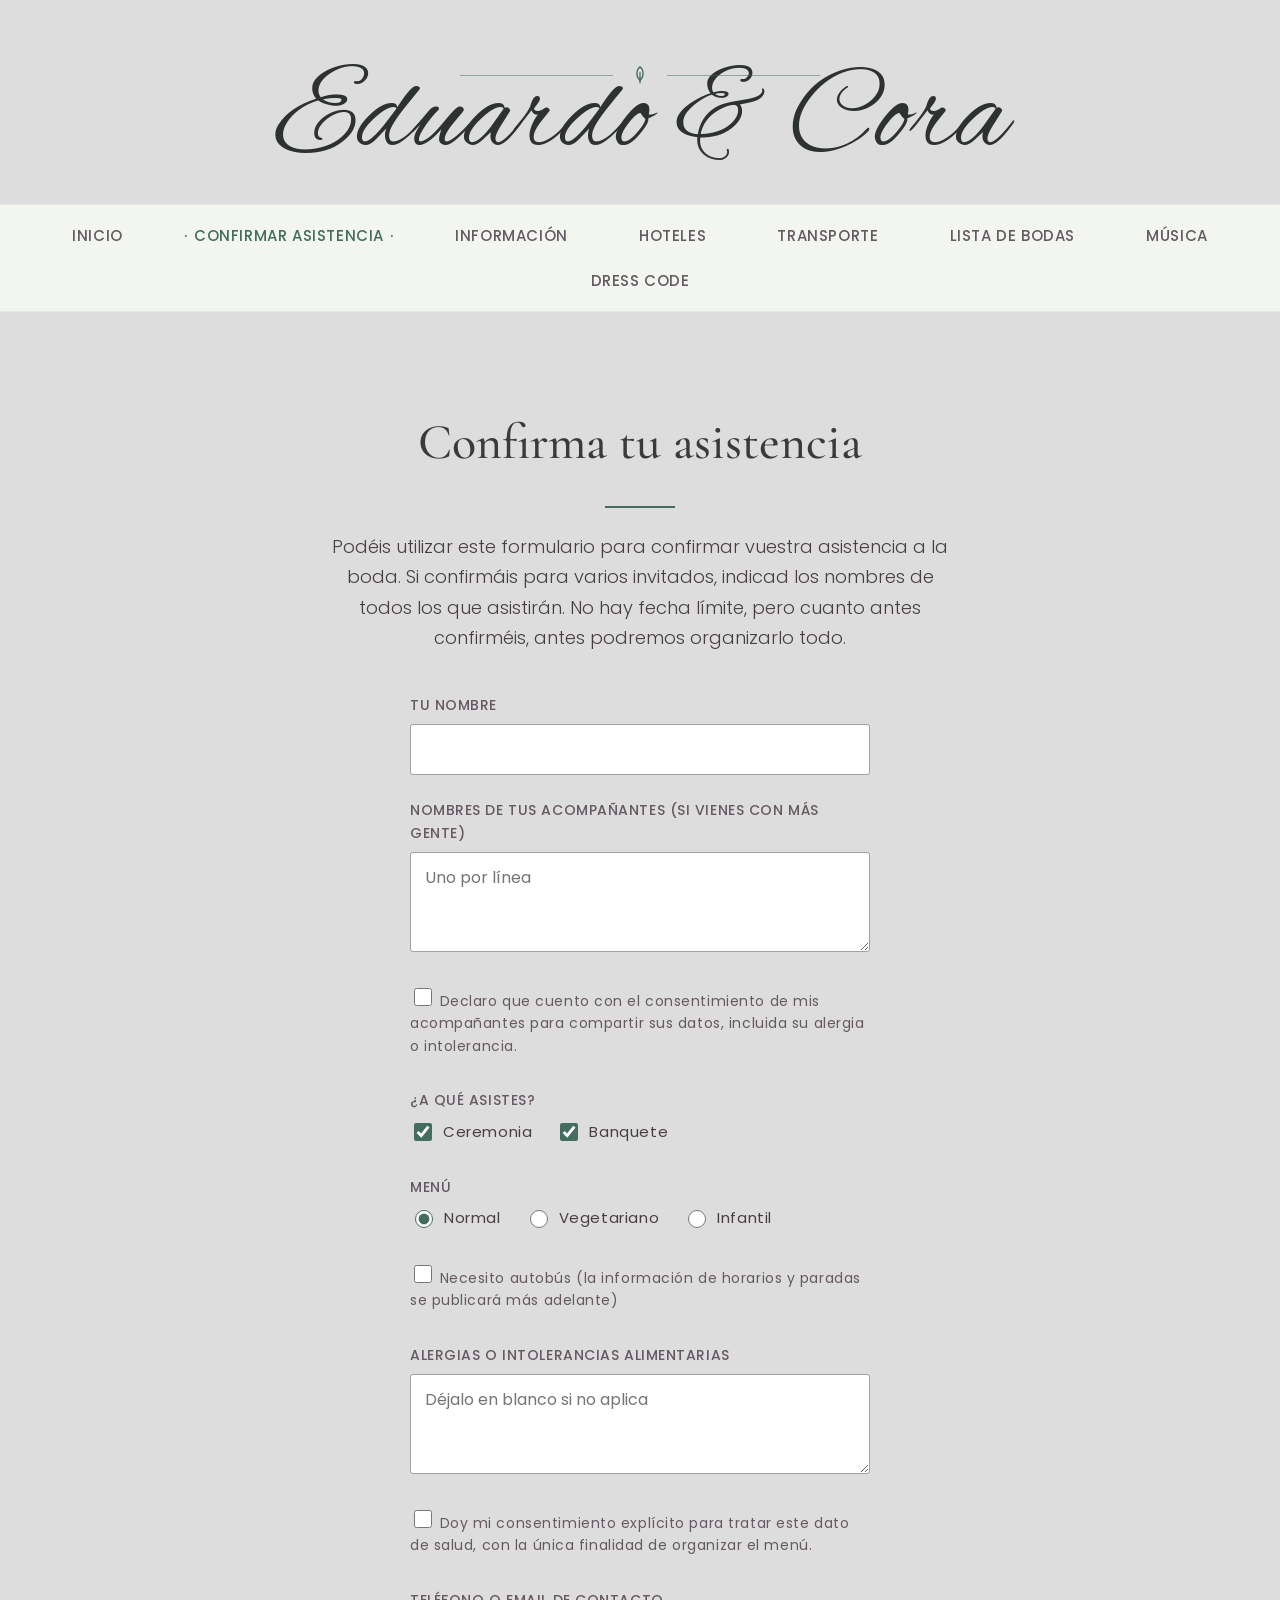
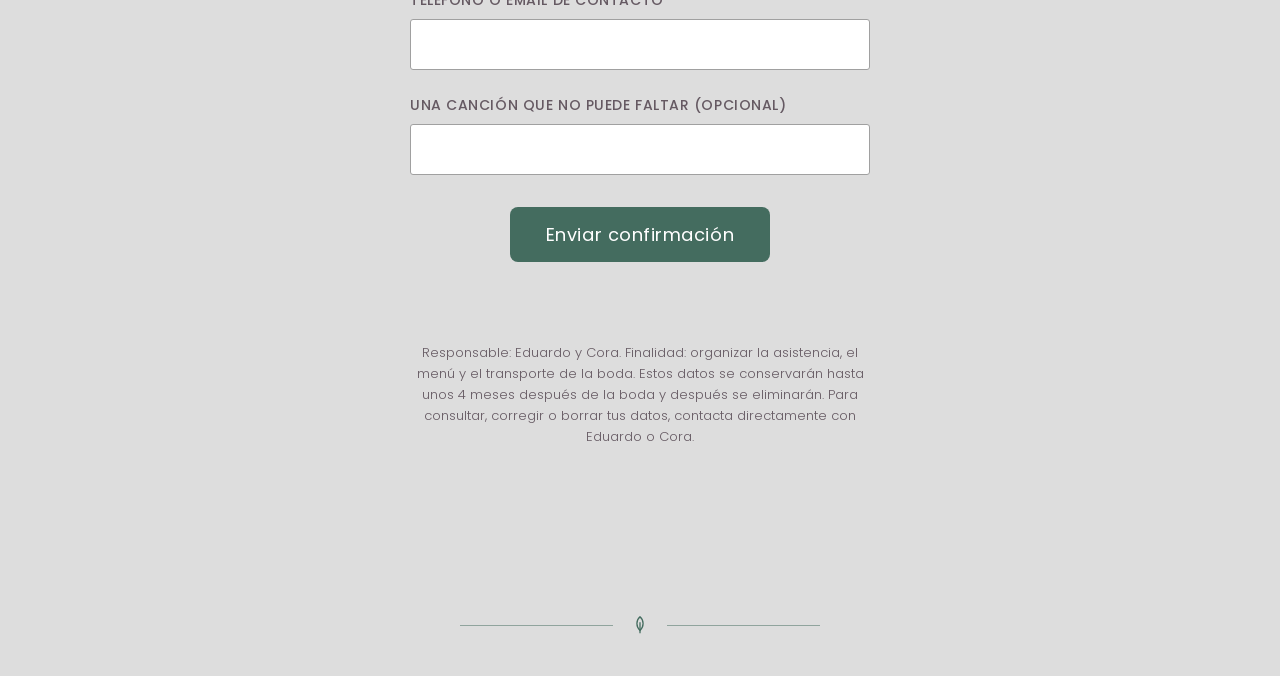
==== confirmar-asistencia.html @ 15d7e295 "Web de boda Edu & Cora: calco de alta fidelidad (Green Leaves/bodayweb.es) con contenido real Multip" ====
<!DOCTYPE html>
<html lang="es">
<head>
<meta charset="UTF-8">
<meta name="viewport" content="width=device-width, initial-scale=1">
<title>Confirmar asistencia — Eduardo &amp; Cora</title>
<meta name="description" content="Confirma tu asistencia a la boda de Eduardo y Cora, el 1 de mayo de 2027.">
<meta name="robots" content="noindex, nofollow">
<link rel="canonical" href="confirmar-asistencia.html">
<link rel="stylesheet" href="styles.css">
</head>
<body>

<header class="site-header">
  <div class="deco-flourish" aria-hidden="true"><svg viewBox="0 0 24 24" fill="none" stroke="currentColor" stroke-width="1.4"><path d="M12 3c-4.5 4-4.5 10.5 0 15 4.5-4.5 4.5-11 0-15z"/><path d="M12 21V9"/></svg></div>
  <h1 class="couple-names" style="font-size:var(--t-script-name);font-family:var(--script);color:var(--name-color);border:0;text-align:center;margin:-2.6rem 0 0;">Eduardo &amp; Cora</h1>
</header>

<nav class="site-nav" aria-label="Navegación principal">
  <ul>
    <li><a href="index.html">Inicio</a></li>
    <li><a href="confirmar-asistencia.html" aria-current="page">Confirmar asistencia</a></li>
    <li><a href="informacion.html">Información</a></li>
    <li><a href="hoteles.html">Hoteles</a></li>
    <li><a href="transporte.html">Transporte</a></li>
    <li><a href="lista-de-bodas.html">Lista de bodas</a></li>
    <li><a href="musica.html">Música</a></li>
    <li><a href="dress-code.html">Dress code</a></li>
  </ul>
</nav>

<main>
  <div class="wrap">
    <section class="section rv">
      <h1>Confirma tu asistencia</h1>
      <hr class="divider">
      <p class="lede">Podéis utilizar este formulario para confirmar vuestra asistencia a la boda. Si confirmáis para varios invitados, indicad los nombres de todos los que asistirán. No hay fecha límite, pero cuanto antes confirméis, antes podremos organizarlo todo.</p>

      <form id="rsvpForm" class="stack" novalidate>
        <input type="text" name="web" tabindex="-1" autocomplete="off" style="position:absolute;left:-9999px;" aria-hidden="true">

        <div class="field">
          <label for="rsvpNombre">Tu nombre</label>
          <input type="text" id="rsvpNombre" name="nombre" required>
        </div>

        <div class="field">
          <label for="rsvpAcompanantes">Nombres de tus acompañantes (si vienes con más gente)</label>
          <textarea id="rsvpAcompanantes" name="acompanantes" placeholder="Uno por línea"></textarea>
        </div>

        <div class="field">
          <label class="check-group" style="text-transform:none;font-weight:400;">
            <input type="checkbox" id="rsvpConsentAcomp" name="consiente_acompanantes" value="si">
            Declaro que cuento con el consentimiento de mis acompañantes para compartir sus datos, incluida su alergia o intolerancia.
          </label>
        </div>

        <div class="field">
          <label>¿A qué asistes?</label>
          <div class="check-group">
            <label><input type="checkbox" name="asiste_ceremonia" value="si" checked> Ceremonia</label>
            <label><input type="checkbox" name="asiste_banquete" value="si" checked> Banquete</label>
          </div>
        </div>

        <div class="field">
          <label>Menú</label>
          <div class="radio-group">
            <label><input type="radio" name="menu" value="normal" checked> Normal</label>
            <label><input type="radio" name="menu" value="vegetariano"> Vegetariano</label>
            <label><input type="radio" name="menu" value="infantil"> Infantil</label>
          </div>
        </div>

        <div class="field">
          <label class="check-group" style="text-transform:none;font-weight:400;">
            <input type="checkbox" name="necesita_bus" value="si">
            Necesito autobús (la información de horarios y paradas se publicará más adelante)
          </label>
        </div>

        <div class="field">
          <label for="rsvpAlergias">Alergias o intolerancias alimentarias</label>
          <textarea id="rsvpAlergias" name="alergias" placeholder="Déjalo en blanco si no aplica"></textarea>
        </div>

        <div class="field">
          <label class="check-group" style="text-transform:none;font-weight:400;">
            <input type="checkbox" id="rsvpConsentSalud" name="consiente_salud" value="si">
            Doy mi consentimiento explícito para tratar este dato de salud, con la única finalidad de organizar el menú.
          </label>
        </div>

        <div class="field">
          <label for="rsvpContacto">Teléfono o email de contacto</label>
          <input type="text" id="rsvpContacto" name="contacto" data-validate="email-or-phone" required>
        </div>

        <div class="field">
          <label for="rsvpCancion">Una canción que no puede faltar (opcional)</label>
          <input type="text" id="rsvpCancion" name="cancion">
        </div>

        <div class="form-actions">
          <button type="submit" class="btn">Enviar confirmación</button>
        </div>
        <div class="form-msg" role="alert"></div>

        <p style="font-size:13px;color:var(--ink-soft);text-align:center;line-height:1.6;">
          Responsable: Eduardo y Cora. Finalidad: organizar la asistencia, el menú y el transporte de la boda.
          Estos datos se conservarán hasta unos 4 meses después de la boda y después se eliminarán.
          Para consultar, corregir o borrar tus datos, contacta directamente con Eduardo o Cora.
        </p>
      </form>
    </section>
  </div>
</main>

<div class="modal-overlay" id="rsvpSuccessModal">
  <div class="modal">
    <h2>Confirmación enviada</h2>
    <p>Gracias — hemos recibido vuestra confirmación correctamente.</p>
    <button type="button" class="btn" data-close-modal>Cerrar</button>
  </div>
</div>

<footer class="site-footer">
  <div class="deco-flourish" aria-hidden="true"><svg viewBox="0 0 24 24" fill="none" stroke="currentColor" stroke-width="1.4"><path d="M12 3c-4.5 4-4.5 10.5 0 15 4.5-4.5 4.5-11 0-15z"/><path d="M12 21V9"/></svg></div>
</footer>

<script src="assets/js/main.js" defer></script>
</body>
</html>
---- styles.css ----
/* ============================================================
   Edu & Cora — sistema visual
   Calco de alta fidelidad de Green Leaves (bodayweb.es).
   Valores medidos literalmente del CSS fuente de la referencia
   (base 10px → 1rem = 10px). Fuentes: equivalentes libres
   (ver nota de fuentes al final de este bloque).
   ============================================================ */

@import url('https://fonts.googleapis.com/css2?family=Cormorant+Garamond:wght@400;500;600&family=Alex+Brush&family=Poppins:wght@300;400;500;600&display=swap');

:root{
  /* Color — medido de la referencia, un único acento (verde salvia) */
  --bg: #DDDDDD;
  --surface: #FFFFFF;
  --ink: #463E44;
  --ink-soft: #655962;
  --h1-home: #3A3A3A;
  --name-color: #2E3132;
  --accent: #446C5F;
  --accent-hover: #335248;
  --nav-bg: #F2F5F0;
  --error: #DD3E44;
  --border-input: #A0A0A0;
  --border-input-focus: #446C5F;
  --divider: #655962;
  --song-card-bg: #F7F7F7;

  /* Tipografía — Poppins es match exacto; Cormorant Garamond y Alex Brush
     son equivalentes libres de helloParishSerifMedium / missKatherineScript
     (fuentes propietarias del template origen, sin licencia confirmada) */
  --display: 'Cormorant Garamond', Georgia, serif;
  --script: 'Alex Brush', cursive;
  --body: 'Poppins', sans-serif;

  /* Escala — salto brutal de la referencia (120px firma / 18px cuerpo),
     con clamp() para que respire en móvil (la referencia no es responsive:
     desviación consciente, ver informe de entrega) */
  --t-script-name: clamp(52px, 12vw, 120px);
  --t-script-lg: clamp(44px, 9vw, 120px);
  --t-display: clamp(30px, 5.5vw, 50px);
  --t-sub: clamp(19px, 2.5vw, 22px);
  --t-body: clamp(15px, 1.6vw, 18px);
  --t-small: 14px;
  --t-nav: 15px;

  /* Espaciado en escala */
  --s1: 8px; --s2: 16px; --s3: 24px; --s4: 40px; --s5: 64px; --s6: 96px;
  --section: clamp(48px, 8vw, 90px);

  /* Movimiento */
  --ease: cubic-bezier(.22,.7,.25,1);
  --ease-out: cubic-bezier(.16,1,.3,1);
  --ease-bounce: cubic-bezier(.17,.67,.57,1.47);
  --fast: 180ms; --normal: 320ms; --slow: 600ms;

  --r-sm: 3px; --r-md: 8px; --r-pill: 99px;
}

*{ box-sizing: border-box; }
html{ font-size: 10px; }
body{
  margin: 0;
  background: var(--bg);
  color: var(--ink);
  font-family: var(--body);
  font-weight: 300;
  font-size: var(--t-body);
  line-height: 1.6;
  -webkit-font-smoothing: antialiased;
}
img{ max-width: 100%; display: block; }
a{ color: inherit; text-decoration: none; }
b, strong{ font-family: var(--body); font-weight: 500; }

.wrap{
  width: min(980px, 100% - 32px);
  margin: 0 auto;
}

/* ---------- Header ---------- */
.site-header{
  padding: var(--s5) 0 var(--s3);
  text-align: center;
}
.deco-flourish{
  display: flex;
  align-items: center;
  justify-content: center;
  gap: var(--s2);
  width: min(360px, 70%);
  margin: 0 auto;
  color: var(--accent);
}
.deco-flourish::before,
.deco-flourish::after{
  content: '';
  flex: 1;
  height: 1px;
  background: currentColor;
  opacity: .5;
}
.deco-flourish svg{ width: 22px; height: 22px; flex-shrink: 0; }
.couple-names{
  font-family: var(--script);
  font-size: var(--t-script-name);
  color: var(--name-color);
  margin: -2.6rem 0 0;
  line-height: 1;
}

/* ---------- Nav ---------- */
.site-nav{
  background: var(--nav-bg);
  border-top: 1px solid rgba(0,0,0,.05);
  border-bottom: 1px solid rgba(0,0,0,.05);
}
.site-nav ul{
  list-style: none;
  display: flex;
  flex-wrap: wrap;
  justify-content: center;
  gap: var(--s2) var(--s4);
  margin: 0;
  padding: var(--s2) var(--s2);
}
.site-nav a{
  font-family: var(--body);
  font-weight: 500;
  font-size: var(--t-nav);
  letter-spacing: .04em;
  text-transform: uppercase;
  color: var(--ink-soft);
  padding: var(--s1) 0;
  position: relative;
}
.site-nav a::before,
.site-nav a::after{
  content: '·';
  color: transparent;
  padding: 0 6px;
  transition: color var(--fast) var(--ease);
}
.site-nav a[aria-current="page"]{ color: var(--accent); }
.site-nav a[aria-current="page"]::before,
.site-nav a[aria-current="page"]::after{ color: var(--accent); }
.site-nav a:hover{ color: var(--accent); }

/* ---------- Panel / superficie de contenido ---------- */
.panel{
  background: var(--surface);
  border: 1px solid #E5E5E5;
  box-shadow: 0 3px 8px rgba(0,0,0,.12);
  border-radius: var(--r-sm);
}

main{ padding: var(--section) 0; }
.section{ padding-bottom: var(--section); }
.section:last-child{ padding-bottom: 0; }

h1, .h1{
  font-family: var(--display);
  font-weight: 500;
  font-size: var(--t-display);
  color: var(--h1-home);
  text-align: center;
  margin: 0 0 var(--s3);
}
.divider{
  width: 7rem;
  height: 2px;
  background: var(--accent);
  margin: var(--s3) auto;
  border: 0;
}
.lede{
  max-width: 640px;
  margin: 0 auto var(--s4);
  text-align: center;
  font-size: var(--t-body);
  font-weight: 300;
  line-height: 1.7;
}

/* ---------- Hero / carrusel foto ---------- */
.hero-frame{
  overflow: hidden;
  max-width: 935px;
  margin: 0 auto var(--section);
}
.hero-frame img{ width: 100%; height: auto; aspect-ratio: 935/415; object-fit: cover; }

/* ---------- Fecha + countdown ---------- */
.save-date{
  text-align: center;
  margin: var(--section) 0;
}
.save-date .label{
  font-style: italic;
  font-size: var(--t-small);
  color: var(--ink-soft);
  letter-spacing: .04em;
}
.save-date .date{
  font-family: var(--display);
  font-weight: 500;
  font-size: var(--t-display);
  color: var(--accent);
  margin-top: var(--s1);
}
.countdown{
  display: flex;
  justify-content: center;
  gap: var(--s4);
  margin-top: var(--s4);
  padding-top: var(--s4);
  border-top: 2px solid var(--accent);
  width: 7rem;
  margin-left: auto;
  margin-right: auto;
  min-width: 100%;
}
.countdown-item{
  text-align: center;
  min-width: 64px;
}
.countdown-item b{
  display: block;
  font-family: var(--display);
  font-size: clamp(28px, 4vw, 40px);
  color: var(--accent);
  font-weight: 500;
}
.countdown-item span{
  font-size: var(--t-small);
  color: var(--ink-soft);
  text-transform: lowercase;
}

/* ---------- Botones ---------- */
.btn{
  display: inline-block;
  appearance: none;
  border: none;
  cursor: pointer;
  background: var(--accent);
  color: #fff;
  font-family: var(--body);
  font-weight: 400;
  font-size: 18px;
  letter-spacing: .03em;
  padding: 14px 36px;
  border-radius: var(--r-md);
  transition: background var(--fast) var(--ease), transform var(--fast) var(--ease);
}
.btn:hover{ background: var(--accent-hover); }
.btn:active{ transform: scale(.98); }
.btn:focus-visible{ outline: 2px solid var(--accent-hover); outline-offset: 3px; }
.btn.shake{ animation: shake .7s; }
@keyframes shake{
  10%,90%{ transform: translateX(-1px); }
  20%,80%{ transform: translateX(2px); }
  30%,50%,70%{ transform: translateX(-4px); }
  40%,60%{ transform: translateX(4px); }
}

/* ---------- Formularios ---------- */
form.stack{
  max-width: 460px;
  margin: 0 auto;
  display: flex;
  flex-direction: column;
  gap: var(--s3);
}
.field label{
  display: block;
  font-size: var(--t-small);
  font-weight: 500;
  letter-spacing: .04em;
  text-transform: uppercase;
  color: var(--ink-soft);
  margin-bottom: var(--s1);
}
.field input[type="text"],
.field input[type="email"],
.field input[type="tel"],
.field textarea,
.field select{
  width: 100%;
  font-family: var(--body);
  font-weight: 400;
  font-size: 16px;
  color: var(--ink);
  background: var(--surface);
  border: 1px solid var(--border-input);
  border-radius: var(--r-sm);
  padding: 12px 14px;
  transition: border-color var(--fast) var(--ease);
}
.field textarea{ min-height: 100px; resize: vertical; }
.field input:focus,
.field textarea:focus,
.field select:focus{
  outline: none;
  border-color: var(--border-input-focus);
}
.field-error{
  color: var(--error);
  font-size: var(--t-small);
  margin-top: 4px;
}
.check-group,
.radio-group{
  display: flex;
  flex-wrap: wrap;
  gap: var(--s2) var(--s3);
}
.check-group label,
.radio-group label{
  display: flex;
  align-items: center;
  gap: 8px;
  font-size: 15px;
  color: var(--ink);
  text-transform: none;
  font-weight: 400;
}
.check-group input,
.radio-group input{
  width: 18px; height: 18px;
  accent-color: var(--accent);
}
.form-msg{
  text-align: center;
  color: var(--error);
  font-size: var(--t-small);
  min-height: 20px;
}
.form-actions{ text-align: center; margin-top: var(--s1); }

/* ---------- Modal de confirmación ---------- */
.modal-overlay{
  position: fixed; inset: 0;
  background: rgba(0,0,0,.6);
  display: none;
  align-items: center; justify-content: center;
  z-index: 100;
  padding: var(--s3);
}
.modal-overlay.open{ display: flex; }
.modal{
  background: var(--surface);
  border-radius: var(--r-sm);
  padding: var(--s4);
  max-width: 380px;
  text-align: center;
  transform: scale(.9);
  opacity: 0;
  transition: transform var(--normal) var(--ease-bounce), opacity var(--normal) var(--ease);
}
.modal-overlay.open .modal{ transform: scale(1); opacity: 1; }
.modal h2{
  font-family: var(--display);
  font-size: 26px;
  color: var(--h1-home);
  margin: 0 0 var(--s2);
}
.modal p{ margin: 0 0 var(--s3); }

/* ---------- Pestañas (Información) ---------- */
.tabs{
  display: flex;
  justify-content: center;
  gap: var(--s2);
  flex-wrap: wrap;
  margin-bottom: var(--section);
}
.tab-btn{
  border: 2px solid var(--accent);
  background: transparent;
  color: var(--accent);
  font-family: var(--body);
  font-weight: 500;
  font-size: 15px;
  letter-spacing: .04em;
  text-transform: uppercase;
  padding: 10px 28px;
  border-radius: 7px;
  cursor: pointer;
  transition: background var(--fast) var(--ease), color var(--fast) var(--ease);
}
.tab-btn[aria-selected="true"]{ background: var(--accent); color: #fff; }
.tab-panel{ display: none; }
.tab-panel.active{ display: block; }

.info-title{
  font-family: var(--body);
  font-weight: 600;
  font-size: 20px;
  color: var(--ink-soft);
  text-align: center;
  border-bottom: 1px solid var(--ink-soft);
  padding-bottom: var(--s2);
  margin-bottom: var(--s3);
  max-width: 460px;
  margin-left: auto; margin-right: auto;
}
.info-text{
  max-width: 640px;
  margin: 0 auto var(--s4);
  line-height: 1.6;
  text-align: center;
}
.map-frame{
  border: 0;
  width: 100%;
  aspect-ratio: 16/9;
  border-radius: var(--r-sm);
  filter: grayscale(15%);
}
.gallery-2{
  display: grid;
  grid-template-columns: repeat(2, 1fr);
  gap: var(--s3);
  max-width: 980px;
  margin: 0 auto var(--section);
}
.gallery-2 img{ border-radius: var(--r-sm); box-shadow: 0 3px 8px rgba(0,0,0,.12); }

/* ---------- Hoteles ---------- */
.hotel-card{
  max-width: 640px;
  margin: 0 auto var(--s4);
  padding-bottom: var(--s4);
  border-bottom: 1px solid #E5E5E5;
}
.hotel-card:last-child{ border-bottom: 0; }
.hotel-card h3{
  font-family: var(--display);
  font-weight: 500;
  font-size: 26px;
  color: var(--h1-home);
  text-align: center;
  margin: 0 0 var(--s2);
}
.hotel-card ul{
  list-style: none;
  padding: 0;
  margin: var(--s2) 0 0;
  text-align: center;
}
.hotel-card li{ margin-bottom: 6px; }
.hotel-card li::before{ content: '· '; color: var(--accent); }

/* ---------- Música ---------- */
.song-list{
  max-width: 640px;
  margin: var(--s4) auto 0;
  display: flex;
  flex-direction: column;
  gap: var(--s2);
}
.song-card{
  background: var(--song-card-bg);
  border-radius: var(--r-sm);
  padding: var(--s2) var(--s3);
  display: flex;
  align-items: center;
  justify-content: space-between;
  gap: var(--s2);
}
.song-card .meta b{ display: block; font-weight: 500; }
.song-card .meta span{ color: var(--ink-soft); font-size: var(--t-small); }
.song-votes{
  display: flex;
  align-items: center;
  gap: var(--s2);
}
.song-votes .count{
  font-family: var(--display);
  font-size: 24px;
  color: var(--accent);
  min-width: 28px;
  text-align: right;
}
.vote-btn{
  width: 32px; height: 32px;
  border-radius: 50%;
  background: var(--accent);
  color: #fff;
  border: 0;
  font-size: 18px;
  line-height: 1;
  cursor: pointer;
  transition: background var(--fast) var(--ease), transform var(--fast) var(--ease);
}
.vote-btn:hover{ background: var(--accent-hover); }
.vote-btn:active{ transform: scale(.9); }

/* ---------- Regalo / IBAN ---------- */
.gift-photo{
  max-width: 750px;
  margin: 0 auto var(--section);
}
.iban-box{
  max-width: 460px;
  margin: 0 auto var(--s4);
  text-align: center;
  padding: var(--s3);
  border: 1px dashed var(--border-input);
  border-radius: var(--r-sm);
}
.iban-box .pending{ color: var(--ink-soft); font-style: italic; }
.thanks-script{
  font-family: var(--script);
  font-size: var(--t-script-lg);
  color: var(--name-color);
  text-align: center;
  margin-top: var(--s4);
}

/* ---------- Pendiente / próximamente ---------- */
.pending-note{
  max-width: 480px;
  margin: 0 auto;
  text-align: center;
  padding: var(--s4) var(--s3);
  border: 1px dashed var(--border-input);
  border-radius: var(--r-sm);
  color: var(--ink-soft);
  font-style: italic;
}

/* ---------- Footer ---------- */
.site-footer{
  padding: var(--s5) 0 var(--s4);
  text-align: center;
}

/* ---------- Reveal on scroll ---------- */
.rv{ opacity: 0; transform: translateY(24px); transition: opacity 900ms var(--ease-out), transform 900ms var(--ease-out); }
.rv.in{ opacity: 1; transform: none; }

/* ---------- Responsive ----------
   La referencia (Bodayweb) NO es responsive: ancho fijo 980px sin layout
   mobile. Desviación consciente y avisada: aquí sí se hace, porque es
   base de calidad no negociable del estudio, no una elección estética
   del calco. Se preserva la misma jerarquía y proporciones, apiladas. */
@media (max-width: 680px){
  .site-nav ul{ gap: var(--s1) var(--s3); font-size: 13px; }
  .countdown{ gap: var(--s2); flex-wrap: wrap; }
  .countdown-item{ min-width: 56px; }
  .gallery-2{ grid-template-columns: 1fr; }
  form.stack{ max-width: 100%; }
}

@media (prefers-reduced-motion: reduce){
  *{ animation: none !important; transition: none !important; }
  .rv{ opacity: 1 !important; transform: none !important; }
}
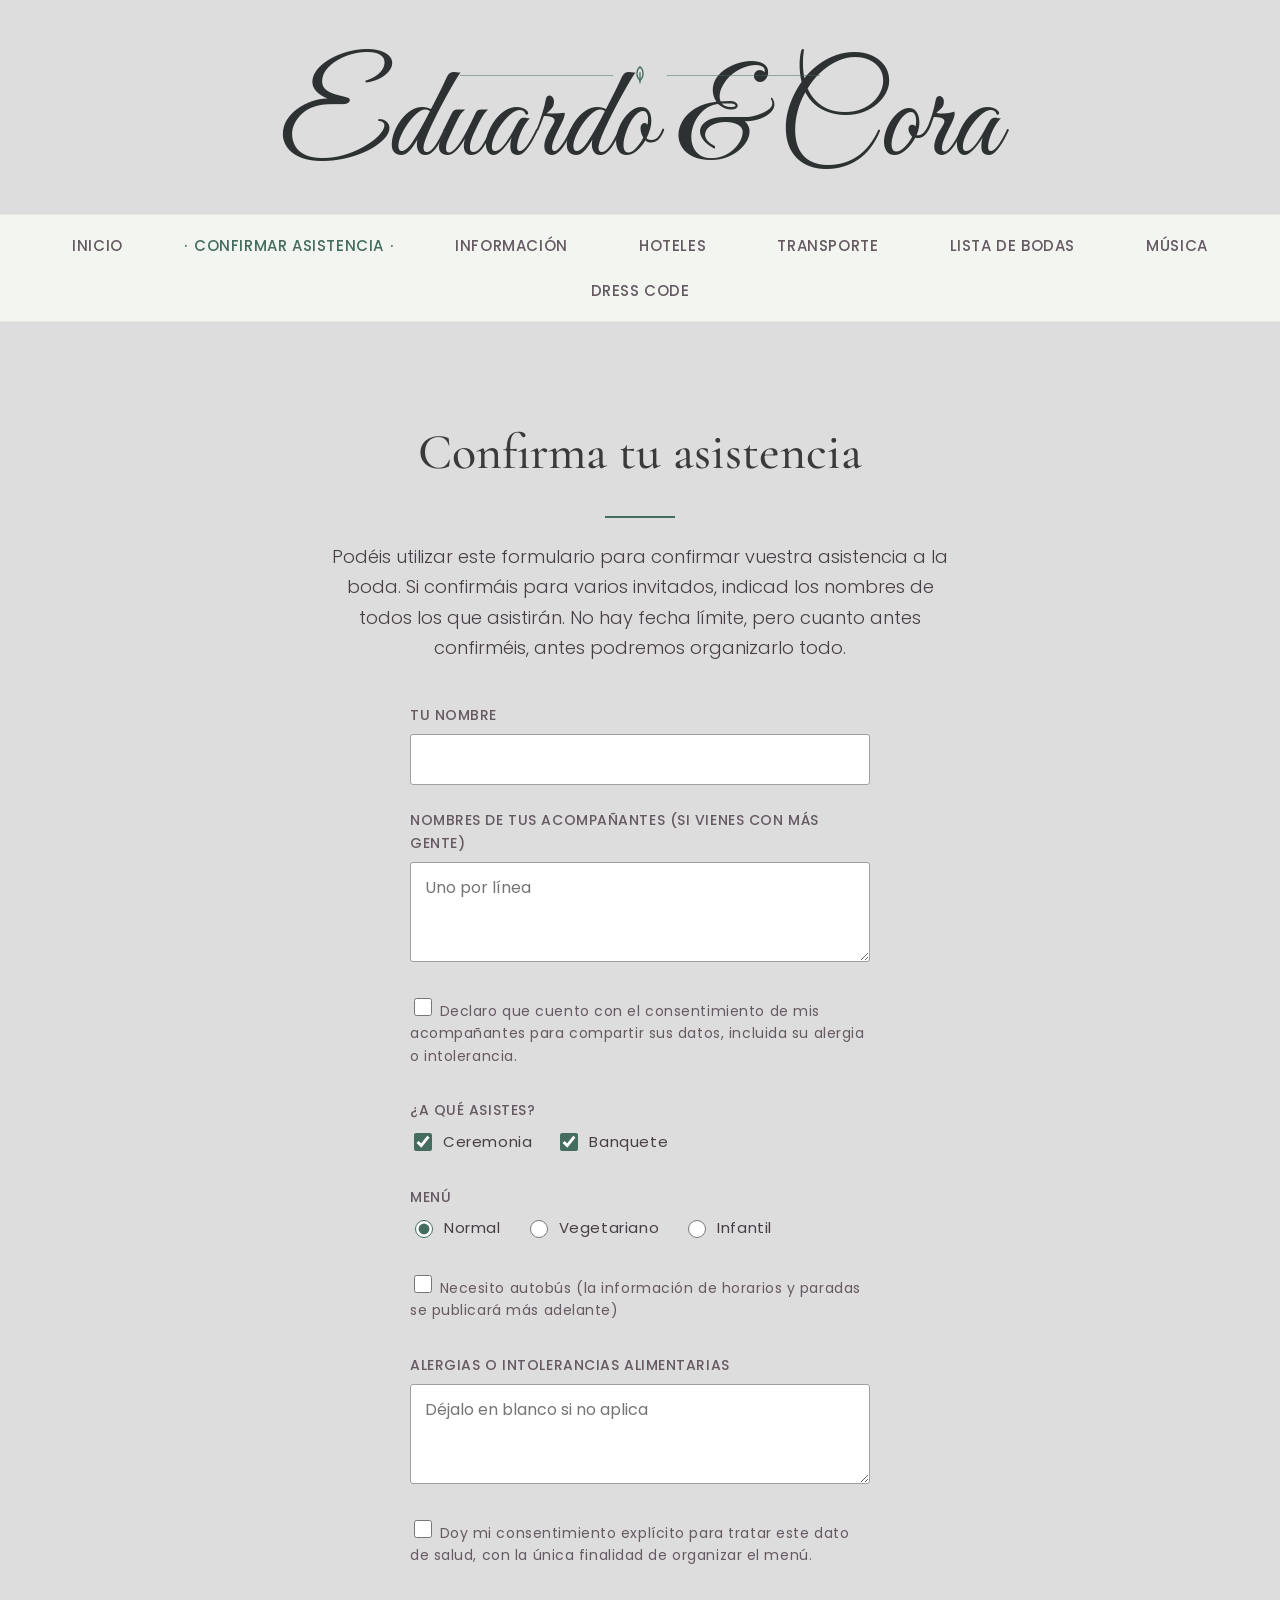
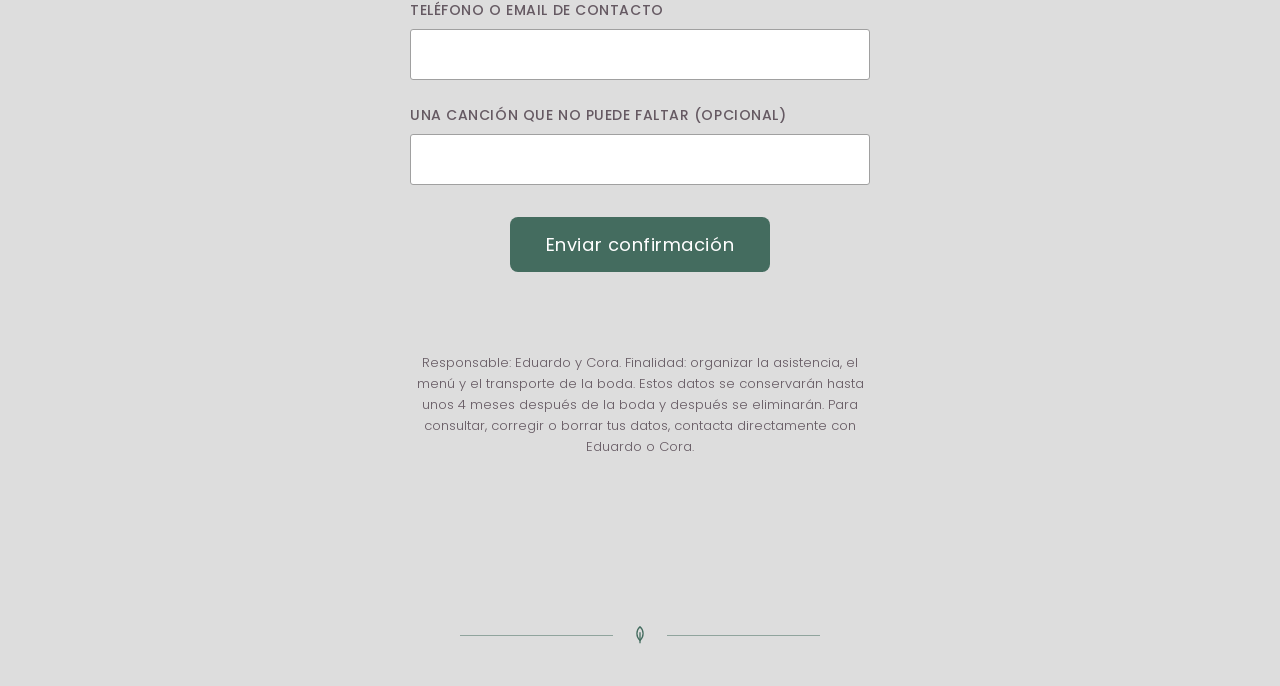
==== commit 4d92be84: "responsive: menu hamburguesa en movil (<=820px) + URLs limpias - Nav de 8 entradas plegado en boton " ====
--- a/confirmar-asistencia.html
+++ b/confirmar-asistencia.html
@@ -6,7 +6,7 @@
 <title>Confirmar asistencia — Eduardo &amp; Cora</title>
 <meta name="description" content="Confirma tu asistencia a la boda de Eduardo y Cora, el 1 de mayo de 2027.">
 <meta name="robots" content="noindex, nofollow">
-<link rel="canonical" href="confirmar-asistencia.html">
+<link rel="canonical" href="confirmar-asistencia">
 <link rel="stylesheet" href="styles.css">
 </head>
 <body>
@@ -17,15 +17,16 @@
 </header>
 
 <nav class="site-nav" aria-label="Navegación principal">
-  <ul>
-    <li><a href="index.html">Inicio</a></li>
-    <li><a href="confirmar-asistencia.html" aria-current="page">Confirmar asistencia</a></li>
-    <li><a href="informacion.html">Información</a></li>
-    <li><a href="hoteles.html">Hoteles</a></li>
-    <li><a href="transporte.html">Transporte</a></li>
-    <li><a href="lista-de-bodas.html">Lista de bodas</a></li>
-    <li><a href="musica.html">Música</a></li>
-    <li><a href="dress-code.html">Dress code</a></li>
+  <button class="nav-toggle" type="button" aria-expanded="false" aria-controls="siteMenu"><span class="nav-toggle-icon" aria-hidden="true"></span>Menú</button>
+  <ul id="siteMenu">
+    <li><a href="./">Inicio</a></li>
+    <li><a href="confirmar-asistencia" aria-current="page">Confirmar asistencia</a></li>
+    <li><a href="informacion">Información</a></li>
+    <li><a href="hoteles">Hoteles</a></li>
+    <li><a href="transporte">Transporte</a></li>
+    <li><a href="lista-de-bodas">Lista de bodas</a></li>
+    <li><a href="musica">Música</a></li>
+    <li><a href="dress-code">Dress code</a></li>
   </ul>
 </nav>
 
--- a/styles.css
+++ b/styles.css
@@ -6,7 +6,7 @@
    (ver nota de fuentes al final de este bloque).
    ============================================================ */
 
-@import url('https://fonts.googleapis.com/css2?family=Cormorant+Garamond:wght@400;500;600&family=Alex+Brush&family=Poppins:wght@300;400;500;600&display=swap');
+@import url('https://fonts.googleapis.com/css2?family=Cormorant+Garamond:wght@400;500;600&family=Great+Vibes&family=Poppins:wght@300;400;500;600&display=swap');
 
 :root{
   /* Color — medido de la referencia, un único acento (verde salvia) */
@@ -25,18 +25,22 @@
   --divider: #655962;
   --song-card-bg: #F7F7F7;
 
-  /* Tipografía — Poppins es match exacto; Cormorant Garamond y Alex Brush
+  /* Tipografía — Poppins es match exacto; Cormorant Garamond y Great Vibes
      son equivalentes libres de helloParishSerifMedium / missKatherineScript
-     (fuentes propietarias del template origen, sin licencia confirmada) */
+     (fuentes propietarias del template origen, sin licencia confirmada).
+     Great Vibes: caligráfica de invitación clásica, más formal que un
+     brush script casual — pedido explícito 1-sep-2026 ("fuente apropiada
+     para un convite"). */
   --display: 'Cormorant Garamond', Georgia, serif;
-  --script: 'Alex Brush', cursive;
+  --script: 'Great Vibes', cursive;
   --body: 'Poppins', sans-serif;
 
   /* Escala — salto brutal de la referencia (120px firma / 18px cuerpo),
      con clamp() para que respire en móvil (la referencia no es responsive:
-     desviación consciente, ver informe de entrega) */
-  --t-script-name: clamp(52px, 12vw, 120px);
-  --t-script-lg: clamp(44px, 9vw, 120px);
+     desviación consciente, ver informe de entrega). Great Vibes tiene menos
+     peso visual que un brush script a igual tamaño → +8% para compensar. */
+  --t-script-name: clamp(56px, 13vw, 130px);
+  --t-script-lg: clamp(48px, 10vw, 130px);
   --t-display: clamp(30px, 5.5vw, 50px);
   --t-sub: clamp(19px, 2.5vw, 22px);
   --t-body: clamp(15px, 1.6vw, 18px);
@@ -72,6 +76,32 @@
 a{ color: inherit; text-decoration: none; }
 b, strong{ font-family: var(--body); font-weight: 500; }
 
+/* ---------- Fondo con imagen — solo Inicio (pedido 1-sep-2026: "el fondo
+   se ve muy plano, destaca los textos"). Lavado casi blanco para que siga
+   leyéndose como tonos claros, no como una foto a tamaño real.
+   Corregido 1-sep-2026: era un mosaico repetido (background-size:640px +
+   repeat) y quedaba mal — ahora es UNA sola imagen fija, sin repetir. */
+body.page-home{
+  background-image:
+    linear-gradient(rgba(255,255,255,.82), rgba(255,255,255,.9)),
+    url('assets/images/placeholder-hero.webp');
+  background-size: cover;
+  background-position: center;
+  background-attachment: fixed;
+  background-repeat: no-repeat;
+}
+
+/* ---------- Tarjeta de texto — para que el texto no se lave contra la
+   imagen de fondo (mismo pedido de arriba) ---------- */
+.text-card{
+  background: rgba(255,255,255,.86);
+  backdrop-filter: blur(6px);
+  -webkit-backdrop-filter: blur(6px);
+  border-radius: var(--r-sm);
+  box-shadow: 0 3px 8px rgba(0,0,0,.08);
+  padding: var(--s4) var(--s3);
+}
+
 .wrap{
   width: min(980px, 100% - 32px);
   margin: 0 auto;
@@ -81,6 +111,21 @@
 .site-header{
   padding: var(--s5) 0 var(--s3);
   text-align: center;
+}
+/* Franja de foto detrás del nombre — solo Inicio. Overlay claro para que
+   el script siga legible y "destaque" en vez de lavarse contra la foto. */
+.site-header--photo{
+  position: relative;
+  padding: var(--s6) 0 var(--s5);
+  background-image:
+    linear-gradient(180deg, rgba(255,255,255,.55) 0%, rgba(255,255,255,.75) 55%, rgba(255,255,255,.95) 100%),
+    url('assets/images/placeholder-hero.webp');
+  background-size: cover;
+  background-position: center 30%;
+  border-radius: 0 0 28px 28px;
+}
+.site-header--photo .couple-names{
+  text-shadow: 0 2px 20px rgba(255,255,255,.85), 0 1px 4px rgba(255,255,255,.9);
 }
 .deco-flourish{
   display: flex;
@@ -145,6 +190,64 @@
 .site-nav a[aria-current="page"]::after{ color: var(--accent); }
 .site-nav a:hover{ color: var(--accent); }
 
+/* ---------- Nav móvil: hamburguesa ----------
+   Con 8 entradas en uppercase el nav envolvía en 2-3 filas por debajo de
+   ~820px y comía media pantalla — por debajo de ese ancho se pliega en un
+   botón. El desplegable empuja el contenido (no es overlay): más robusto
+   y coherente con la página-columna del calco. */
+.nav-toggle{ display: none; }
+.nav-toggle-icon{
+  position: relative;
+  display: block;
+  width: 20px; height: 2px;
+  background: currentColor;
+  transition: background var(--fast) var(--ease);
+}
+.nav-toggle-icon::before,
+.nav-toggle-icon::after{
+  content: '';
+  position: absolute;
+  left: 0;
+  width: 20px; height: 2px;
+  background: currentColor;
+  transition: transform var(--fast) var(--ease);
+}
+.nav-toggle-icon::before{ top: -6px; }
+.nav-toggle-icon::after{ top: 6px; }
+.site-nav.open .nav-toggle-icon{ background: transparent; }
+.site-nav.open .nav-toggle-icon::before{ transform: translateY(6px) rotate(45deg); }
+.site-nav.open .nav-toggle-icon::after{ transform: translateY(-6px) rotate(-45deg); }
+
+@media (max-width: 820px){
+  .nav-toggle{
+    display: flex;
+    align-items: center;
+    justify-content: center;
+    gap: 12px;
+    width: 100%;
+    padding: 14px var(--s2);
+    background: none;
+    border: 0;
+    cursor: pointer;
+    font-family: var(--body);
+    font-weight: 500;
+    font-size: var(--t-nav);
+    letter-spacing: .04em;
+    text-transform: uppercase;
+    color: var(--ink-soft);
+  }
+  .nav-toggle:focus-visible{ outline: 2px solid var(--accent); outline-offset: -2px; }
+  .site-nav ul{ display: none; flex-direction: column; gap: 0; padding: 0 0 var(--s2); }
+  .site-nav.open ul{ display: flex; animation: navDrop 240ms var(--ease-out); }
+  .site-nav li{ text-align: center; }
+  /* 12px arriba/abajo + línea de 15px ≈ 44px: área táctil suficiente */
+  .site-nav a{ display: block; padding: 12px var(--s2); }
+}
+@keyframes navDrop{
+  from{ opacity: 0; transform: translateY(-6px); }
+  to{ opacity: 1; transform: none; }
+}
+
 /* ---------- Panel / superficie de contenido ---------- */
 .panel{
   background: var(--surface);
@@ -188,6 +291,16 @@
   margin: 0 auto var(--section);
 }
 .hero-frame img{ width: 100%; height: auto; aspect-ratio: 935/415; object-fit: cover; }
+/* La foto real de la pareja es vertical (3:4) — panel propio, contenido y
+   sin recorte agresivo, en vez de forzar el ancho panorámico del calco. */
+.hero-frame--portrait{
+  max-width: 420px;
+}
+.hero-frame--portrait img{
+  aspect-ratio: 3/4;
+  object-fit: cover;
+  object-position: center top;
+}
 
 /* ---------- Fecha + countdown ---------- */
 .save-date{
@@ -214,10 +327,7 @@
   margin-top: var(--s4);
   padding-top: var(--s4);
   border-top: 2px solid var(--accent);
-  width: 7rem;
-  margin-left: auto;
-  margin-right: auto;
-  min-width: 100%;
+  width: 100%;
 }
 .countdown-item{
   text-align: center;
@@ -546,14 +656,34 @@
    base de calidad no negociable del estudio, no una elección estética
    del calco. Se preserva la misma jerarquía y proporciones, apiladas. */
 @media (max-width: 680px){
-  .site-nav ul{ gap: var(--s1) var(--s3); font-size: 13px; }
+  /* (el nav ya va plegado en hamburguesa desde 820px, ver bloque Nav móvil) */
   .countdown{ gap: var(--s2); flex-wrap: wrap; }
   .countdown-item{ min-width: 56px; }
   .gallery-2{ grid-template-columns: 1fr; }
   form.stack{ max-width: 100%; }
+  .site-header--photo{ background-attachment: scroll; }
+  /* fixed + scroll de Safari iOS repinta mal, así que aquí va `scroll` —
+     pero con `cover` eso estira la imagen a la altura de TODA la página
+     (móvil es una columna larga) y la deja casi invisible. Tamaño fijo
+     anclado arriba en su lugar: sigue siendo una sola imagen, sin repetir. */
+  body.page-home{
+    background-attachment: scroll;
+    background-size: auto, 640px auto;
+    background-position: center, center -40px;
+  }
 }
 
 @media (prefers-reduced-motion: reduce){
   *{ animation: none !important; transition: none !important; }
   .rv{ opacity: 1 !important; transform: none !important; }
 }
+
+/* ============================================================
+   Imágenes:
+   - assets/images/pareja-hero.webp      → foto real de Eduardo y Cora
+     (aportada por el cliente 1-sep-2026), panel de Inicio.
+   - assets/images/placeholder-hero.webp → Unsplash, foto
+     1508717272800-9fff97da7e8f (licencia libre). Ambientación de flores
+     en la franja del header y fondo de Inicio — una sola instancia, sin
+     repetir (corregido 1-sep-2026, se veía en mosaico y quedaba mal).
+   ============================================================ */
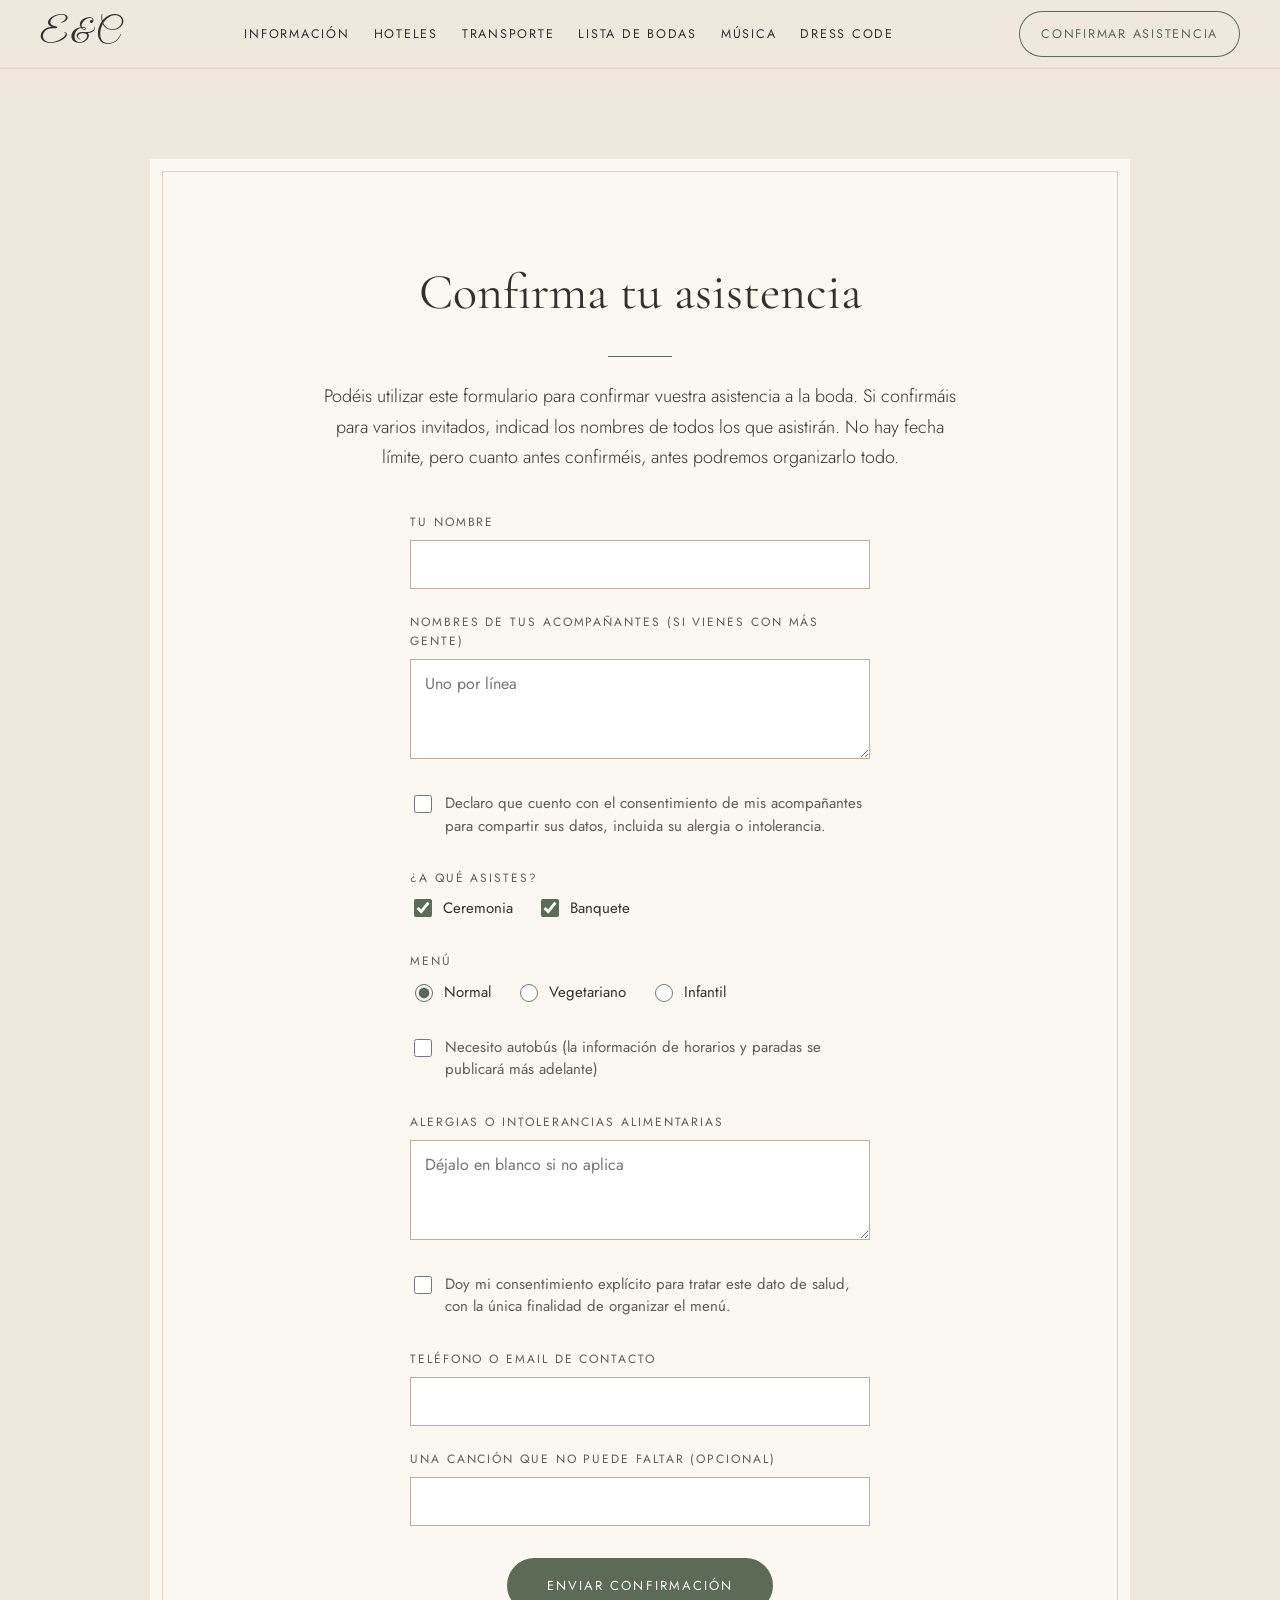
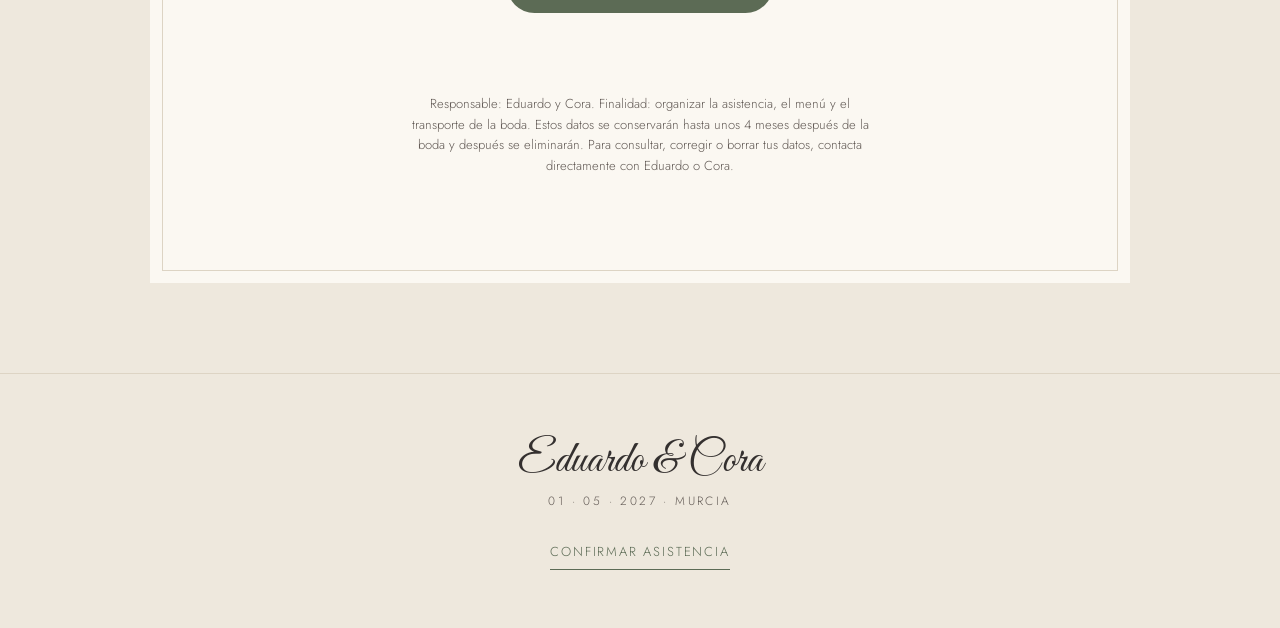
==== commit d83e4fe7: "Rediseño propio 'Invitación' (Propuesta B): menú fijo con CTA de confirmar siempre visible, Inicio c" ====
--- a/confirmar-asistencia.html
+++ b/confirmar-asistencia.html
@@ -11,23 +11,21 @@
 </head>
 <body>
 
-<header class="site-header">
-  <div class="deco-flourish" aria-hidden="true"><svg viewBox="0 0 24 24" fill="none" stroke="currentColor" stroke-width="1.4"><path d="M12 3c-4.5 4-4.5 10.5 0 15 4.5-4.5 4.5-11 0-15z"/><path d="M12 21V9"/></svg></div>
-  <h1 class="couple-names" style="font-size:var(--t-script-name);font-family:var(--script);color:var(--name-color);border:0;text-align:center;margin:-2.6rem 0 0;">Eduardo &amp; Cora</h1>
-</header>
-
 <nav class="site-nav" aria-label="Navegación principal">
-  <button class="nav-toggle" type="button" aria-expanded="false" aria-controls="siteMenu"><span class="nav-toggle-icon" aria-hidden="true"></span>Menú</button>
-  <ul id="siteMenu">
-    <li><a href="./">Inicio</a></li>
-    <li><a href="confirmar-asistencia" aria-current="page">Confirmar asistencia</a></li>
-    <li><a href="informacion">Información</a></li>
-    <li><a href="hoteles">Hoteles</a></li>
-    <li><a href="transporte">Transporte</a></li>
-    <li><a href="lista-de-bodas">Lista de bodas</a></li>
-    <li><a href="musica">Música</a></li>
-    <li><a href="dress-code">Dress code</a></li>
-  </ul>
+  <div class="nav-bar">
+    <a class="nav-mono" href="./" aria-label="Eduardo y Cora — Inicio">E &amp; C</a>
+    <ul id="siteMenu">
+      <li class="nav-home"><a href="./">Inicio</a></li>
+      <li><a href="informacion">Información</a></li>
+      <li><a href="hoteles">Hoteles</a></li>
+      <li><a href="transporte">Transporte</a></li>
+      <li><a href="lista-de-bodas">Lista de bodas</a></li>
+      <li><a href="musica">Música</a></li>
+      <li><a href="dress-code">Dress code</a></li>
+    </ul>
+    <a class="nav-cta" href="confirmar-asistencia" aria-current="page"><span class="nav-cta-long">Confirmar asistencia</span><span class="nav-cta-short">Confirmar</span></a>
+    <button class="nav-toggle" type="button" aria-expanded="false" aria-controls="siteMenu"><span class="nav-toggle-icon" aria-hidden="true"></span>Menú</button>
+  </div>
 </nav>
 
 <main>
@@ -127,7 +125,9 @@
 </div>
 
 <footer class="site-footer">
-  <div class="deco-flourish" aria-hidden="true"><svg viewBox="0 0 24 24" fill="none" stroke="currentColor" stroke-width="1.4"><path d="M12 3c-4.5 4-4.5 10.5 0 15 4.5-4.5 4.5-11 0-15z"/><path d="M12 21V9"/></svg></div>
+  <p class="footer-names">Eduardo &amp; Cora</p>
+  <p class="footer-date">01 · 05 · 2027 · Murcia</p>
+  <a class="footer-cta" href="confirmar-asistencia">Confirmar asistencia</a>
 </footer>
 
 <script src="assets/js/main.js" defer></script>
--- a/styles.css
+++ b/styles.css
@@ -1,39 +1,44 @@
 /* ============================================================
    Edu & Cora — sistema visual
-   Calco de alta fidelidad de Green Leaves (bodayweb.es).
-   Valores medidos literalmente del CSS fuente de la referencia
-   (base 10px → 1rem = 10px). Fuentes: equivalentes libres
-   (ver nota de fuentes al final de este bloque).
+   24-sep-2026: diseño PROPIO "Invitación" (Propuesta B del lienzo de
+   rediseño, elegida por el owner). Deja de ser calco de Green Leaves:
+   papel crudo, una tarjeta con filete, un solo acento salvia, sin
+   sombras. Se conservan las tres fuentes que eligió la pareja.
    ============================================================ */
 
-@import url('https://fonts.googleapis.com/css2?family=Cormorant+Garamond:wght@400;500;600&family=Great+Vibes&family=Poppins:wght@300;400;500;600&display=swap');
+@import url('https://fonts.googleapis.com/css2?family=Cormorant+Garamond:wght@400;500;600&family=Great+Vibes&family=Jost:wght@300;400;500;600&display=swap');
 
 :root{
   /* Color — medido de la referencia, un único acento (verde salvia) */
-  --bg: #DDDDDD;
-  --surface: #FFFFFF;
-  --ink: #463E44;
-  --ink-soft: #655962;
-  --h1-home: #3A3A3A;
-  --name-color: #2E3132;
-  --accent: #446C5F;
-  --accent-hover: #335248;
-  --nav-bg: #F2F5F0;
-  --error: #DD3E44;
-  --border-input: #A0A0A0;
-  --border-input-focus: #446C5F;
-  --divider: #655962;
-  --song-card-bg: #F7F7F7;
-
-  /* Tipografía — Poppins es match exacto; Cormorant Garamond y Great Vibes
-     son equivalentes libres de helloParishSerifMedium / missKatherineScript
-     (fuentes propietarias del template origen, sin licencia confirmada).
-     Great Vibes: caligráfica de invitación clásica, más formal que un
-     brush script casual — pedido explícito 1-sep-2026 ("fuente apropiada
-     para un convite"). */
+  --bg: #EEE8DD;          /* papel crudo */
+  --surface: #FBF8F2;     /* la tarjeta */
+  --field: #FFFFFF;
+  --ink: #34302F;
+  --ink-soft: #625A55;
+  --h1-home: #34302F;
+  --name-color: #34302F;
+  --accent: #5C6B55;      /* salvia — único acento */
+  --accent-hover: #48553F;
+  --line: #DDD4C4;        /* filetes */
+  --nav-bg: #EEE8DD;
+  --error: #B3363B;
+  --border-input: #B9AF9F;
+  --border-input-focus: #5C6B55;
+  --divider: #5C6B55;
+  --song-card-bg: #F3EEE5;
+
+  /* Tipografía — Cormorant Garamond y Great Vibes son equivalentes libres de
+     helloParishSerifMedium / missKatherineScript (fuentes propietarias del
+     template origen, sin licencia confirmada). Great Vibes: caligráfica de
+     invitación clásica, más formal que un brush script casual — pedido
+     explícito 1-sep-2026 ("fuente apropiada para un convite"). Body:
+     Poppins (match exacto del original) sustituida por Jost el 3-sep-2026
+     — mismo pedido, esta vez sobre el texto de cuerpo ("fuente más de
+     bodas"); Jost es más elegante y menos corporativa manteniendo la
+     legibilidad de un sans a tamaño de párrafo. */
   --display: 'Cormorant Garamond', Georgia, serif;
   --script: 'Great Vibes', cursive;
-  --body: 'Poppins', sans-serif;
+  --body: 'Jost', sans-serif;
 
   /* Escala — salto brutal de la referencia (120px firma / 18px cuerpo),
      con clamp() para que respire en móvil (la referencia no es responsive:
@@ -76,57 +81,11 @@
 a{ color: inherit; text-decoration: none; }
 b, strong{ font-family: var(--body); font-weight: 500; }
 
-/* ---------- Fondo con imagen — solo Inicio (pedido 1-sep-2026: "el fondo
-   se ve muy plano, destaca los textos"). Lavado casi blanco para que siga
-   leyéndose como tonos claros, no como una foto a tamaño real.
-   Corregido 1-sep-2026: era un mosaico repetido (background-size:640px +
-   repeat) y quedaba mal — ahora es UNA sola imagen fija, sin repetir. */
-body.page-home{
-  background-image:
-    linear-gradient(rgba(255,255,255,.82), rgba(255,255,255,.9)),
-    url('assets/images/placeholder-hero.webp');
-  background-size: cover;
-  background-position: center;
-  background-attachment: fixed;
-  background-repeat: no-repeat;
-}
-
-/* ---------- Tarjeta de texto — para que el texto no se lave contra la
-   imagen de fondo (mismo pedido de arriba) ---------- */
-.text-card{
-  background: rgba(255,255,255,.86);
-  backdrop-filter: blur(6px);
-  -webkit-backdrop-filter: blur(6px);
-  border-radius: var(--r-sm);
-  box-shadow: 0 3px 8px rgba(0,0,0,.08);
-  padding: var(--s4) var(--s3);
-}
-
 .wrap{
   width: min(980px, 100% - 32px);
   margin: 0 auto;
 }
 
-/* ---------- Header ---------- */
-.site-header{
-  padding: var(--s5) 0 var(--s3);
-  text-align: center;
-}
-/* Franja de foto detrás del nombre — solo Inicio. Overlay claro para que
-   el script siga legible y "destaque" en vez de lavarse contra la foto. */
-.site-header--photo{
-  position: relative;
-  padding: var(--s6) 0 var(--s5);
-  background-image:
-    linear-gradient(180deg, rgba(255,255,255,.55) 0%, rgba(255,255,255,.75) 55%, rgba(255,255,255,.95) 100%),
-    url('assets/images/placeholder-hero.webp');
-  background-size: cover;
-  background-position: center 30%;
-  border-radius: 0 0 28px 28px;
-}
-.site-header--photo .couple-names{
-  text-shadow: 0 2px 20px rgba(255,255,255,.85), 0 1px 4px rgba(255,255,255,.9);
-}
 .deco-flourish{
   display: flex;
   align-items: center;
@@ -153,53 +112,84 @@
   line-height: 1;
 }
 
-/* ---------- Nav ---------- */
+/* ---------- Nav (24-sep-2026) ----------
+   Barra fina fija arriba: monograma a la izquierda, enlaces, y
+   "Confirmar asistencia" como botón siempre visible — es la acción que
+   importa (el formulario), así que no va escondida entre siete enlaces.
+   Por debajo de 900px los enlaces se pliegan en "Menú"; el botón de
+   confirmar se queda fuera del desplegable, en la barra. */
 .site-nav{
-  background: var(--nav-bg);
-  border-top: 1px solid rgba(0,0,0,.05);
-  border-bottom: 1px solid rgba(0,0,0,.05);
+  position: sticky;
+  top: 0;
+  z-index: 50;
+  background: rgba(238,232,221,.94);
+  -webkit-backdrop-filter: blur(8px);
+  backdrop-filter: blur(8px);
+  border-bottom: 1px solid var(--line);
+}
+.nav-bar{
+  display: flex;
+  align-items: center;
+  gap: var(--s3);
+  width: min(1200px, 100% - 32px);
+  min-height: 68px;
+  margin: 0 auto;
+}
+.nav-mono{
+  font-family: var(--script);
+  font-size: 32px;
+  line-height: 1;
+  color: var(--ink);
+  padding: 6px 0;
+  white-space: nowrap;
 }
 .site-nav ul{
   list-style: none;
   display: flex;
-  flex-wrap: wrap;
   justify-content: center;
-  gap: var(--s2) var(--s4);
+  gap: var(--s3);
+  flex: 1;
   margin: 0;
-  padding: var(--s2) var(--s2);
-}
-.site-nav a{
+  padding: 0;
+}
+.site-nav ul a{
+  display: block;
   font-family: var(--body);
-  font-weight: 500;
-  font-size: var(--t-nav);
-  letter-spacing: .04em;
+  font-weight: 400;
+  font-size: 12.5px;
+  letter-spacing: .14em;
   text-transform: uppercase;
-  color: var(--ink-soft);
-  padding: var(--s1) 0;
-  position: relative;
-}
-.site-nav a::before,
-.site-nav a::after{
-  content: '·';
-  color: transparent;
-  padding: 0 6px;
-  transition: color var(--fast) var(--ease);
-}
-.site-nav a[aria-current="page"]{ color: var(--accent); }
-.site-nav a[aria-current="page"]::before,
-.site-nav a[aria-current="page"]::after{ color: var(--accent); }
-.site-nav a:hover{ color: var(--accent); }
-
-/* ---------- Nav móvil: hamburguesa ----------
-   Con 8 entradas en uppercase el nav envolvía en 2-3 filas por debajo de
-   ~820px y comía media pantalla — por debajo de ese ancho se pliega en un
-   botón. El desplegable empuja el contenido (no es overlay): más robusto
-   y coherente con la página-columna del calco. */
+  color: var(--ink);
+  padding: 12px 0;
+  border-bottom: 1px solid transparent;
+  transition: color var(--fast) var(--ease), border-color var(--fast) var(--ease);
+}
+.site-nav ul a:hover{ color: var(--accent); }
+.site-nav ul a[aria-current="page"]{ color: var(--accent); border-bottom-color: var(--accent); }
+.site-nav .nav-home{ display: none; }
+.nav-cta{
+  font-family: var(--body);
+  font-weight: 400;
+  font-size: 12.5px;
+  letter-spacing: .14em;
+  text-transform: uppercase;
+  white-space: nowrap;
+  color: #FBF8F2;
+  background: var(--accent);
+  padding: 13px 22px;
+  border-radius: var(--r-pill);
+  transition: background var(--fast) var(--ease);
+}
+.nav-cta:hover{ background: var(--accent-hover); }
+.nav-cta[aria-current="page"]{ background: transparent; color: var(--accent); box-shadow: inset 0 0 0 1px var(--accent); }
+.nav-cta-short{ display: none; }
+.site-nav a:focus-visible, .nav-toggle:focus-visible{ outline: 2px solid var(--accent); outline-offset: 3px; }
+
 .nav-toggle{ display: none; }
 .nav-toggle-icon{
   position: relative;
   display: block;
-  width: 20px; height: 2px;
+  width: 18px; height: 1.5px;
   background: currentColor;
   transition: background var(--fast) var(--ease);
 }
@@ -208,40 +198,54 @@
   content: '';
   position: absolute;
   left: 0;
-  width: 20px; height: 2px;
+  width: 18px; height: 1.5px;
   background: currentColor;
   transition: transform var(--fast) var(--ease);
 }
-.nav-toggle-icon::before{ top: -6px; }
-.nav-toggle-icon::after{ top: 6px; }
+.nav-toggle-icon::before{ top: -5px; }
+.nav-toggle-icon::after{ top: 5px; }
 .site-nav.open .nav-toggle-icon{ background: transparent; }
-.site-nav.open .nav-toggle-icon::before{ transform: translateY(6px) rotate(45deg); }
-.site-nav.open .nav-toggle-icon::after{ transform: translateY(-6px) rotate(-45deg); }
-
-@media (max-width: 820px){
+.site-nav.open .nav-toggle-icon::before{ transform: translateY(5px) rotate(45deg); }
+.site-nav.open .nav-toggle-icon::after{ transform: translateY(-5px) rotate(-45deg); }
+
+@media (max-width: 900px){
+  .nav-bar{ flex-wrap: wrap; gap: 10px; min-height: 60px; }
+  .nav-mono{ margin-right: auto; }
   .nav-toggle{
     display: flex;
     align-items: center;
-    justify-content: center;
-    gap: 12px;
-    width: 100%;
-    padding: 14px var(--s2);
+    gap: 10px;
+    min-height: 44px;
+    padding: 0 16px;
     background: none;
-    border: 0;
+    border: 1px solid var(--ink);
+    border-radius: var(--r-pill);
     cursor: pointer;
     font-family: var(--body);
-    font-weight: 500;
-    font-size: var(--t-nav);
-    letter-spacing: .04em;
+    font-weight: 400;
+    font-size: 12px;
+    letter-spacing: .14em;
     text-transform: uppercase;
-    color: var(--ink-soft);
+    color: var(--ink);
   }
-  .nav-toggle:focus-visible{ outline: 2px solid var(--accent); outline-offset: -2px; }
-  .site-nav ul{ display: none; flex-direction: column; gap: 0; padding: 0 0 var(--s2); }
+  .nav-cta{ padding: 0 16px; min-height: 44px; display: flex; align-items: center; }
+  .site-nav ul{
+    order: 5;
+    flex-basis: 100%;
+    display: none;
+    flex-direction: column;
+    gap: 0;
+    padding: 4px 0 12px;
+    border-top: 1px solid var(--line);
+  }
   .site-nav.open ul{ display: flex; animation: navDrop 240ms var(--ease-out); }
-  .site-nav li{ text-align: center; }
-  /* 12px arriba/abajo + línea de 15px ≈ 44px: área táctil suficiente */
-  .site-nav a{ display: block; padding: 12px var(--s2); }
+  .site-nav .nav-home{ display: block; }
+  .site-nav ul a{ padding: 14px 0; font-size: 13px; text-align: center; border-bottom: 0; }
+  .site-nav ul a[aria-current="page"]{ border-bottom: 0; }
+}
+@media (max-width: 420px){
+  .nav-cta-long{ display: none; }
+  .nav-cta-short{ display: inline; }
 }
 @keyframes navDrop{
   from{ opacity: 0; transform: translateY(-6px); }
@@ -251,9 +255,7 @@
 /* ---------- Panel / superficie de contenido ---------- */
 .panel{
   background: var(--surface);
-  border: 1px solid #E5E5E5;
-  box-shadow: 0 3px 8px rgba(0,0,0,.12);
-  border-radius: var(--r-sm);
+  border: 1px solid var(--line);
 }
 
 main{ padding: var(--section) 0; }
@@ -262,15 +264,15 @@
 
 h1, .h1{
   font-family: var(--display);
-  font-weight: 500;
+  font-weight: 400;
   font-size: var(--t-display);
   color: var(--h1-home);
   text-align: center;
   margin: 0 0 var(--s3);
 }
 .divider{
-  width: 7rem;
-  height: 2px;
+  width: 64px;
+  height: 1px;
   background: var(--accent);
   margin: var(--s3) auto;
   border: 0;
@@ -284,42 +286,7 @@
   line-height: 1.7;
 }
 
-/* ---------- Hero / carrusel foto ---------- */
-.hero-frame{
-  overflow: hidden;
-  max-width: 935px;
-  margin: 0 auto var(--section);
-}
-.hero-frame img{ width: 100%; height: auto; aspect-ratio: 935/415; object-fit: cover; }
-/* La foto real de la pareja es vertical (3:4) — panel propio, contenido y
-   sin recorte agresivo, en vez de forzar el ancho panorámico del calco. */
-.hero-frame--portrait{
-  max-width: 420px;
-}
-.hero-frame--portrait img{
-  aspect-ratio: 3/4;
-  object-fit: cover;
-  object-position: center top;
-}
-
-/* ---------- Fecha + countdown ---------- */
-.save-date{
-  text-align: center;
-  margin: var(--section) 0;
-}
-.save-date .label{
-  font-style: italic;
-  font-size: var(--t-small);
-  color: var(--ink-soft);
-  letter-spacing: .04em;
-}
-.save-date .date{
-  font-family: var(--display);
-  font-weight: 500;
-  font-size: var(--t-display);
-  color: var(--accent);
-  margin-top: var(--s1);
-}
+/* ---------- Cuenta atrás (base; la de Inicio se ajusta abajo) ---------- */
 .countdown{
   display: flex;
   justify-content: center;
@@ -356,10 +323,12 @@
   color: #fff;
   font-family: var(--body);
   font-weight: 400;
-  font-size: 18px;
-  letter-spacing: .03em;
-  padding: 14px 36px;
-  border-radius: var(--r-md);
+  font-size: 13px;
+  letter-spacing: .16em;
+  text-transform: uppercase;
+  color: #FBF8F2;
+  padding: 18px 40px;
+  border-radius: var(--r-pill);
   transition: background var(--fast) var(--ease), transform var(--fast) var(--ease);
 }
 .btn:hover{ background: var(--accent-hover); }
@@ -383,9 +352,9 @@
 }
 .field label{
   display: block;
-  font-size: var(--t-small);
-  font-weight: 500;
-  letter-spacing: .04em;
+  font-size: 12px;
+  font-weight: 400;
+  letter-spacing: .16em;
   text-transform: uppercase;
   color: var(--ink-soft);
   margin-bottom: var(--s1);
@@ -400,9 +369,9 @@
   font-weight: 400;
   font-size: 16px;
   color: var(--ink);
-  background: var(--surface);
+  background: var(--field);
   border: 1px solid var(--border-input);
-  border-radius: var(--r-sm);
+  border-radius: 0;
   padding: 12px 14px;
   transition: border-color var(--fast) var(--ease);
 }
@@ -424,11 +393,16 @@
   flex-wrap: wrap;
   gap: var(--s2) var(--s3);
 }
+/* Las casillas llevan texto de frase, no de rótulo: sin el espaciado de
+   letras de .field label (se veía "D e c l a r o…") */
+.field label.check-group{ display: flex; letter-spacing: normal; font-size: 15px; line-height: 1.5; align-items: flex-start; flex-wrap: nowrap; gap: 10px; }
+.field label.check-group input{ margin-top: 3px; flex-shrink: 0; }
 .check-group label,
 .radio-group label{
   display: flex;
   align-items: center;
   gap: 8px;
+  letter-spacing: normal;
   font-size: 15px;
   color: var(--ink);
   text-transform: none;
@@ -489,12 +463,13 @@
   background: transparent;
   color: var(--accent);
   font-family: var(--body);
-  font-weight: 500;
-  font-size: 15px;
-  letter-spacing: .04em;
+  font-weight: 400;
+  font-size: 12.5px;
+  letter-spacing: .16em;
   text-transform: uppercase;
-  padding: 10px 28px;
-  border-radius: 7px;
+  padding: 12px 28px;
+  border: 1px solid var(--accent);
+  border-radius: var(--r-pill);
   cursor: pointer;
   transition: background var(--fast) var(--ease), color var(--fast) var(--ease);
 }
@@ -504,11 +479,13 @@
 
 .info-title{
   font-family: var(--body);
-  font-weight: 600;
-  font-size: 20px;
+  font-weight: 400;
+  font-size: 13px;
+  letter-spacing: .25em;
+  color: var(--accent) !important;
   color: var(--ink-soft);
   text-align: center;
-  border-bottom: 1px solid var(--ink-soft);
+  border-bottom: 1px solid var(--line);
   padding-bottom: var(--s2);
   margin-bottom: var(--s3);
   max-width: 460px;
@@ -534,19 +511,19 @@
   max-width: 980px;
   margin: 0 auto var(--section);
 }
-.gallery-2 img{ border-radius: var(--r-sm); box-shadow: 0 3px 8px rgba(0,0,0,.12); }
+.gallery-2 img{ border-radius: 0; }
 
 /* ---------- Hoteles ---------- */
 .hotel-card{
   max-width: 640px;
   margin: 0 auto var(--s4);
   padding-bottom: var(--s4);
-  border-bottom: 1px solid #E5E5E5;
+  border-bottom: 1px solid var(--line);
 }
 .hotel-card:last-child{ border-bottom: 0; }
 .hotel-card h3{
   font-family: var(--display);
-  font-weight: 500;
+  font-weight: 400;
   font-size: 26px;
   color: var(--h1-home);
   text-align: center;
@@ -640,10 +617,134 @@
   font-style: italic;
 }
 
+
+/* ---------- Páginas interiores: el contenido va en la tarjeta ----------
+   Mismo papel con filete que la invitación de Inicio, para que toda la
+   web se lea como una sola pieza de papelería. */
+main > .wrap{
+  background: var(--surface);
+  padding: 12px;
+}
+main > .wrap > .section{
+  border: 1px solid var(--line);
+  padding: clamp(40px, 7vw, 80px) clamp(20px, 5vw, 64px);
+}
+.site-header{ text-align: center; padding: var(--s4) 0 0; }
+
+/* ---------- Inicio: la invitación ---------- */
+main.home{
+  display: flex;
+  flex-direction: column;
+  align-items: center;
+  gap: clamp(40px, 6vw, 64px);
+  padding: clamp(24px, 5vw, 64px) 16px clamp(48px, 8vw, 96px);
+}
+.invite{
+  width: min(760px, 100%);
+  background: var(--surface);
+  padding: clamp(10px, 2vw, 18px);
+}
+.invite-inner{
+  border: 1px solid var(--accent);
+  padding: clamp(40px, 7vw, 72px) clamp(20px, 7vw, 80px) clamp(44px, 7vw, 80px);
+  display: flex;
+  flex-direction: column;
+  align-items: center;
+  gap: clamp(18px, 2.4vw, 28px);
+  text-align: center;
+}
+.invite-arch{
+  width: clamp(210px, 40vw, 300px);
+  aspect-ratio: 300 / 380;
+  border-radius: 999px 999px 0 0;
+  overflow: hidden;
+}
+.invite-arch img{ width: 100%; height: 100%; object-fit: cover; object-position: center 30%; }
+.invite-kicker{
+  margin: 12px 0 0;
+  font-size: 12px;
+  letter-spacing: .3em;
+  text-transform: uppercase;
+  color: var(--accent);
+  line-height: 1.8;
+  max-width: 30ch;
+}
+.invite-names{
+  margin: 0;
+  font-family: var(--script);
+  font-weight: 400;
+  font-size: clamp(50px, 13vw, 96px);
+  line-height: 1.05;
+  text-wrap: balance;
+  color: var(--ink);
+}
+.invite-names .amp{ font-size: .64em; }
+.invite-date{
+  margin: 0;
+  display: flex;
+  align-items: center;
+  gap: clamp(14px, 3vw, 28px);
+  font-family: var(--display);
+  font-size: clamp(17px, 2.4vw, 26px);
+  letter-spacing: .12em;
+  text-transform: uppercase;
+}
+.invite-date .rule{ width: 1px; height: clamp(46px, 7vw, 64px); background: var(--accent); }
+.invite-date .day{ font-size: clamp(50px, 7vw, 72px); letter-spacing: 0; line-height: 1; }
+.invite-year{ margin: 0; font-family: var(--display); font-size: clamp(20px, 2.4vw, 26px); letter-spacing: .25em; }
+.invite-events{
+  display: grid;
+  grid-template-columns: repeat(2, minmax(0, 1fr));
+  width: 100%;
+  margin-top: 8px;
+  border-top: 1px solid var(--line);
+}
+.invite-event{ display: flex; flex-direction: column; gap: 4px; padding: 26px 12px 0; }
+.invite-event + .invite-event{ border-left: 1px solid var(--line); }
+.event-label{ font-size: 12px; letter-spacing: .25em; text-transform: uppercase; color: var(--accent); }
+.event-place{ font-family: var(--display); font-size: clamp(23px, 2.4vw, 28px); line-height: 1.2; }
+.invite-event a{ font-size: 14px; text-decoration: underline; text-underline-offset: 4px; padding: 10px 0; align-self: center; }
+.invite-event a:hover{ color: var(--accent); }
+.invite .btn{ margin-top: 12px; }
+
+main.home .countdown{
+  display: flex;
+  align-items: baseline;
+  justify-content: center;
+  gap: clamp(22px, 5vw, 48px);
+  margin: 0;
+  padding: 0;
+  border: 0;
+  width: auto;
+}
+main.home .countdown-item b{ font-weight: 400; font-size: clamp(40px, 6vw, 64px); color: var(--ink); line-height: 1; }
+main.home .countdown-item span{ font-size: 11px; letter-spacing: .2em; text-transform: uppercase; color: var(--ink-soft); }
+.home-welcome{
+  margin: 0;
+  max-width: 640px;
+  text-align: center;
+  font-family: var(--display);
+  font-style: italic;
+  font-size: clamp(21px, 2.6vw, 28px);
+  line-height: 1.45;
+}
+.home-dress{ margin: 0; font-size: 12.5px; letter-spacing: .16em; text-transform: uppercase; }
+.home-dress a{ color: var(--accent); border-bottom: 1px solid currentColor; }
+
 /* ---------- Footer ---------- */
 .site-footer{
-  padding: var(--s5) 0 var(--s4);
-  text-align: center;
+  padding: var(--s5) 16px var(--s5);
+  text-align: center;
+  border-top: 1px solid var(--line);
+}
+.footer-names{ margin: 0; font-family: var(--script); font-size: 44px; line-height: 1.1; }
+.footer-date{ margin: 6px 0 var(--s3); font-size: 12px; letter-spacing: .2em; text-transform: uppercase; color: var(--ink-soft); }
+.footer-cta{ font-size: 13px; letter-spacing: .14em; text-transform: uppercase; color: var(--accent); border-bottom: 1px solid currentColor; padding: 8px 0; }
+
+@media (max-width: 560px){
+  .invite-events{ grid-template-columns: 1fr; }
+  .invite-event + .invite-event{ border-left: 0; border-top: 1px solid var(--line); margin-top: 20px; }
+  main.home .countdown-item:last-child{ display: none; }
 }
 
 /* ---------- Reveal on scroll ---------- */
@@ -661,16 +762,6 @@
   .countdown-item{ min-width: 56px; }
   .gallery-2{ grid-template-columns: 1fr; }
   form.stack{ max-width: 100%; }
-  .site-header--photo{ background-attachment: scroll; }
-  /* fixed + scroll de Safari iOS repinta mal, así que aquí va `scroll` —
-     pero con `cover` eso estira la imagen a la altura de TODA la página
-     (móvil es una columna larga) y la deja casi invisible. Tamaño fijo
-     anclado arriba en su lugar: sigue siendo una sola imagen, sin repetir. */
-  body.page-home{
-    background-attachment: scroll;
-    background-size: auto, 640px auto;
-    background-position: center, center -40px;
-  }
 }
 
 @media (prefers-reduced-motion: reduce){
@@ -680,10 +771,8 @@
 
 /* ============================================================
    Imágenes:
-   - assets/images/pareja-hero.webp      → foto real de Eduardo y Cora
-     (aportada por el cliente 1-sep-2026), panel de Inicio.
-   - assets/images/placeholder-hero.webp → Unsplash, foto
-     1508717272800-9fff97da7e8f (licencia libre). Ambientación de flores
-     en la franja del header y fondo de Inicio — una sola instancia, sin
-     repetir (corregido 1-sep-2026, se veía en mosaico y quedaba mal).
+   - assets/images/pareja-hero.webp → foto real de Eduardo y Cora
+     (aportada por el cliente 1-sep-2026), arco de la invitación de Inicio.
+   (La foto de flores de Unsplash que hacía de fondo se retiró el
+   24-sep-2026 con el rediseño: era un relleno, no de la pareja.)
    ============================================================ */
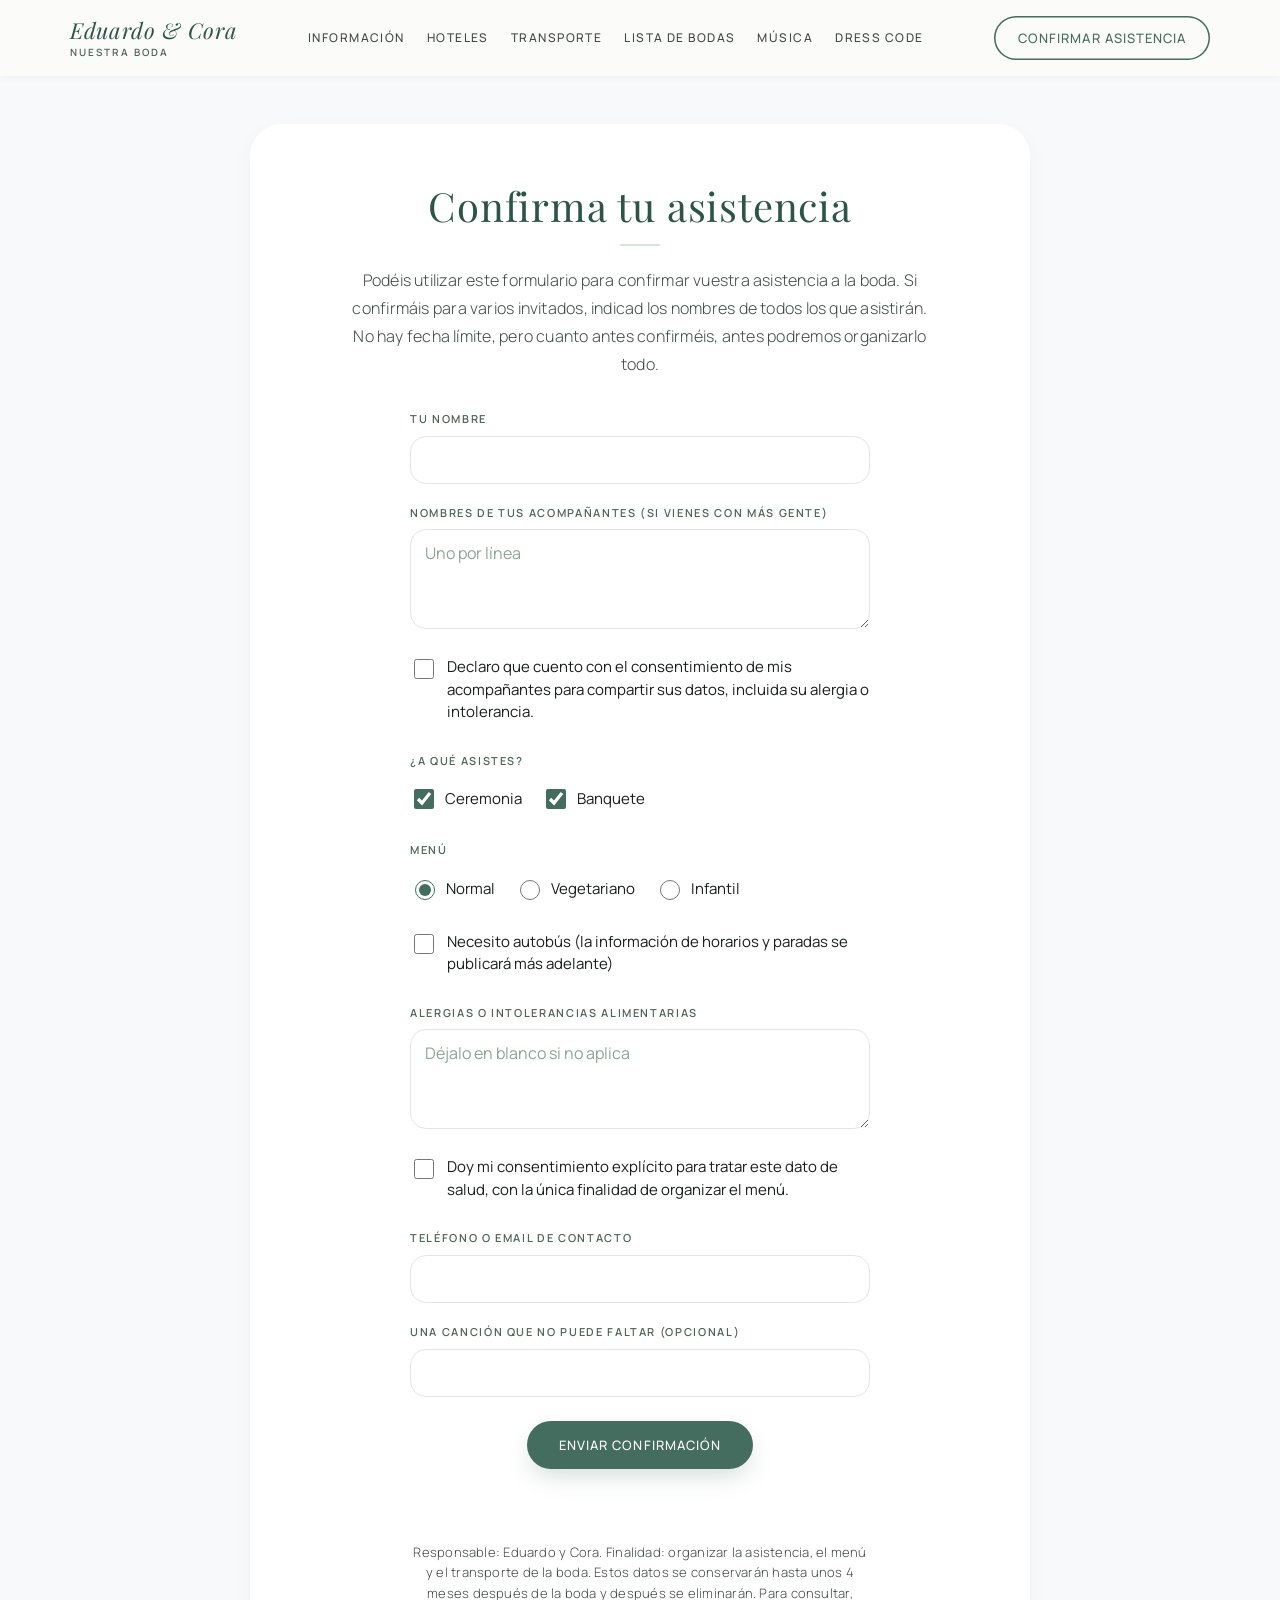
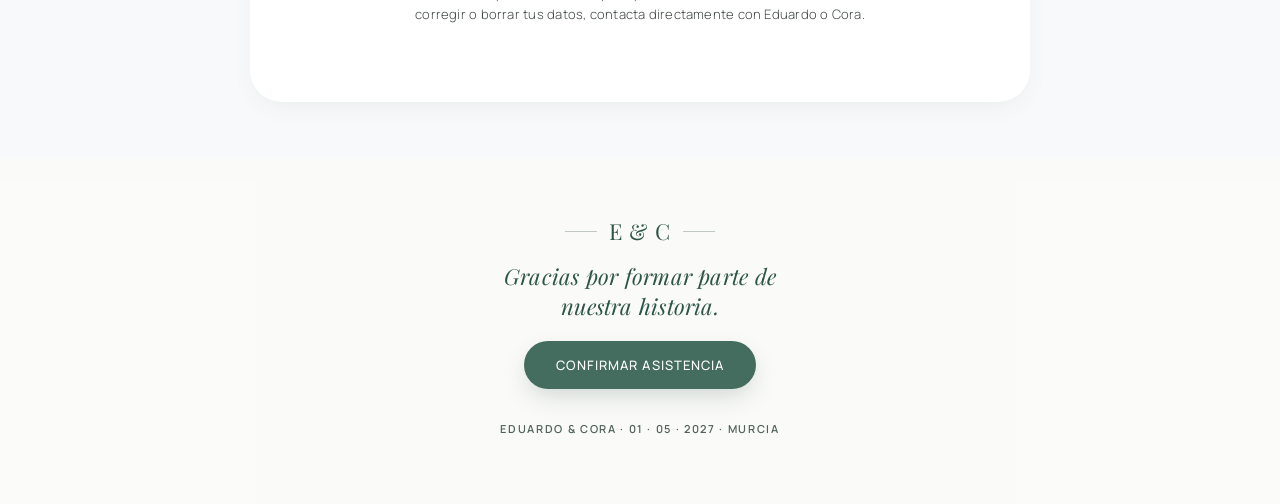
==== commit ef7cfecf: "Diseño 'Botanical Romance' (maqueta Stitch del owner) con los datos reales: barra superior + menú a " ====
--- a/confirmar-asistencia.html
+++ b/confirmar-asistencia.html
@@ -13,9 +13,9 @@
 
 <nav class="site-nav" aria-label="Navegación principal">
   <div class="nav-bar">
-    <a class="nav-mono" href="./" aria-label="Eduardo y Cora — Inicio">E &amp; C</a>
-    <ul id="siteMenu">
-      <li class="nav-home"><a href="./">Inicio</a></li>
+    <button class="nav-toggle" type="button" aria-expanded="false" aria-controls="siteMenu" aria-label="Abrir menú"><svg class="ico" viewBox="0 0 24 24" aria-hidden="true"><path d="M4 7h16M4 12h16M4 17h16"/></svg></button>
+    <a class="nav-brand" href="./"><span class="nav-names">Eduardo &amp; Cora</span><span class="nav-sub">Nuestra boda</span></a>
+    <ul class="nav-links">
       <li><a href="informacion">Información</a></li>
       <li><a href="hoteles">Hoteles</a></li>
       <li><a href="transporte">Transporte</a></li>
@@ -23,9 +23,38 @@
       <li><a href="musica">Música</a></li>
       <li><a href="dress-code">Dress code</a></li>
     </ul>
-    <a class="nav-cta" href="confirmar-asistencia" aria-current="page"><span class="nav-cta-long">Confirmar asistencia</span><span class="nav-cta-short">Confirmar</span></a>
-    <button class="nav-toggle" type="button" aria-expanded="false" aria-controls="siteMenu"><span class="nav-toggle-icon" aria-hidden="true"></span>Menú</button>
+    <a class="btn nav-cta" href="confirmar-asistencia" aria-current="page">Confirmar asistencia</a>
+    <a class="nav-heart" href="confirmar-asistencia" aria-label="Confirmar asistencia"><svg class="ico" viewBox="0 0 24 24" aria-hidden="true"><path d="M12 20s-7-4.4-7-10a4 4 0 0 1 7-2.6A4 4 0 0 1 19 10c0 5.6-7 10-7 10z"/></svg></a>
   </div>
+  <div class="nav-drawer" id="siteMenu">
+    <div class="drawer-head">
+      <span class="nav-names">Eduardo &amp; Cora</span>
+      <button class="nav-close" type="button" data-nav-close aria-label="Cerrar menú"><svg class="ico" viewBox="0 0 24 24" aria-hidden="true"><path d="M6 6l12 12M18 6 6 18"/></svg></button>
+    </div>
+    <ul>
+      <li><a href="./"><span>Inicio</span><svg class="ico" viewBox="0 0 24 24" aria-hidden="true"><path d="M5 12h14M13 6l6 6-6 6"/></svg></a></li>
+      <li><a href="informacion"><span>Información</span><svg class="ico" viewBox="0 0 24 24" aria-hidden="true"><path d="M5 12h14M13 6l6 6-6 6"/></svg></a></li>
+      <li><a href="hoteles"><span>Hoteles</span><svg class="ico" viewBox="0 0 24 24" aria-hidden="true"><path d="M5 12h14M13 6l6 6-6 6"/></svg></a></li>
+      <li><a href="transporte"><span>Transporte</span><svg class="ico" viewBox="0 0 24 24" aria-hidden="true"><path d="M5 12h14M13 6l6 6-6 6"/></svg></a></li>
+      <li><a href="lista-de-bodas"><span>Lista de bodas</span><svg class="ico" viewBox="0 0 24 24" aria-hidden="true"><path d="M5 12h14M13 6l6 6-6 6"/></svg></a></li>
+      <li><a href="musica"><span>Música</span><svg class="ico" viewBox="0 0 24 24" aria-hidden="true"><path d="M5 12h14M13 6l6 6-6 6"/></svg></a></li>
+      <li><a href="dress-code"><span>Dress code</span><svg class="ico" viewBox="0 0 24 24" aria-hidden="true"><path d="M5 12h14M13 6l6 6-6 6"/></svg></a></li>
+      <li class="drawer-rsvp"><a href="confirmar-asistencia" aria-current="page"><span>Confirmar asistencia</span><svg class="ico" viewBox="0 0 24 24" aria-hidden="true"><path d="M12 20s-7-4.4-7-10a4 4 0 0 1 7-2.6A4 4 0 0 1 19 10c0 5.6-7 10-7 10z"/></svg></a></li>
+    </ul>
+    <div class="drawer-foot">
+      <p class="mono">E &amp; C</p>
+      <p class="kicker">01 · 05 · 2027 · Murcia</p>
+    </div>
+  </div>
+</nav>
+<nav class="tab-bar" aria-label="Accesos rápidos">
+  <ul>
+    <li><a href="./"><svg class="ico" viewBox="0 0 24 24" aria-hidden="true"><path d="M3 11l9-7 9 7v9a1 1 0 0 1-1 1h-5v-6h-6v6H4a1 1 0 0 1-1-1z"/></svg>Inicio</a></li>
+    <li><a href="confirmar-asistencia" aria-current="page"><svg class="ico" viewBox="0 0 24 24" aria-hidden="true"><rect x="3" y="5" width="18" height="14" rx="2"/><path d="m3 7 9 6 9-6"/></svg>RSVP</a></li>
+    <li><a href="lista-de-bodas"><svg class="ico" viewBox="0 0 24 24" aria-hidden="true"><rect x="3" y="8" width="18" height="4" rx="1"/><path d="M5 12v8h14v-8M12 8v12M12 8C10 4 6.5 4.5 7 7c.3 1.2 2.5 1 5 1zm0 0c2-4 5.5-3.5 5-1-.3 1.2-2.5 1-5 1z"/></svg>Regalos</a></li>
+    <li><a href="informacion"><svg class="ico" viewBox="0 0 24 24" aria-hidden="true"><circle cx="12" cy="12" r="9"/><path d="M12 11v6M12 7.5v.5"/></svg>Info</a></li>
+    <li><a href="musica"><svg class="ico" viewBox="0 0 24 24" aria-hidden="true"><path d="M9 18V5l11-2v13"/><circle cx="6" cy="18" r="3"/><circle cx="17" cy="16" r="3"/></svg>Música</a></li>
+  </ul>
 </nav>
 
 <main>
@@ -125,9 +154,10 @@
 </div>
 
 <footer class="site-footer">
-  <p class="footer-names">Eduardo &amp; Cora</p>
-  <p class="footer-date">01 · 05 · 2027 · Murcia</p>
-  <a class="footer-cta" href="confirmar-asistencia">Confirmar asistencia</a>
+  <div class="footer-mono" aria-hidden="true"><span class="rule"></span><span>E &amp; C</span><span class="rule"></span></div>
+  <p class="footer-thanks">Gracias por formar parte de nuestra historia.</p>
+  <a class="btn" href="confirmar-asistencia">Confirmar asistencia</a>
+  <p class="kicker">Eduardo &amp; Cora · 01 · 05 · 2027 · Murcia</p>
 </footer>
 
 <script src="assets/js/main.js" defer></script>
--- a/styles.css
+++ b/styles.css
@@ -1,340 +1,146 @@
 /* ============================================================
-   Edu & Cora — sistema visual
-   24-sep-2026: diseño PROPIO "Invitación" (Propuesta B del lienzo de
-   rediseño, elegida por el owner). Deja de ser calco de Green Leaves:
-   papel crudo, una tarjeta con filete, un solo acento salvia, sin
-   sombras. Se conservan las tres fuentes que eligió la pareja.
+   Edu & Cora — sistema visual "Botanical Romance"
+   24-sep-2026: diseño de Stitch aportado por el owner
+   (Eduycora/stitch_green_leaves_wedding_website). Se toma la PIEL y la
+   composición; los textos, fechas, lugares y fotos son los reales de la
+   pareja (la maqueta traía nombres, una finca y fotos de relleno).
+   Sustituye a la Propuesta B "Invitación" de la misma mañana.
+   Tokens: los del DESIGN.md de Stitch, traducidos a variables propias
+   (sin el Tailwind de CDN, que es solo para desarrollo).
    ============================================================ */
 
-@import url('https://fonts.googleapis.com/css2?family=Cormorant+Garamond:wght@400;500;600&family=Great+Vibes&family=Jost:wght@300;400;500;600&display=swap');
+@import url('https://fonts.googleapis.com/css2?family=Manrope:wght@300;400;500;600&family=Playfair+Display:ital,wght@0,400;0,500;1,400&display=swap');
 
 :root{
-  /* Color — medido de la referencia, un único acento (verde salvia) */
-  --bg: #EEE8DD;          /* papel crudo */
-  --surface: #FBF8F2;     /* la tarjeta */
-  --field: #FFFFFF;
-  --ink: #34302F;
-  --ink-soft: #625A55;
-  --h1-home: #34302F;
-  --name-color: #34302F;
-  --accent: #5C6B55;      /* salvia — único acento */
-  --accent-hover: #48553F;
-  --line: #DDD4C4;        /* filetes */
-  --nav-bg: #EEE8DD;
-  --error: #B3363B;
-  --border-input: #B9AF9F;
-  --border-input-focus: #5C6B55;
-  --divider: #5C6B55;
-  --song-card-bg: #F3EEE5;
-
-  /* Tipografía — Cormorant Garamond y Great Vibes son equivalentes libres de
-     helloParishSerifMedium / missKatherineScript (fuentes propietarias del
-     template origen, sin licencia confirmada). Great Vibes: caligráfica de
-     invitación clásica, más formal que un brush script casual — pedido
-     explícito 1-sep-2026 ("fuente apropiada para un convite"). Body:
-     Poppins (match exacto del original) sustituida por Jost el 3-sep-2026
-     — mismo pedido, esta vez sobre el texto de cuerpo ("fuente más de
-     bodas"); Jost es más elegante y menos corporativa manteniendo la
-     legibilidad de un sans a tamaño de párrafo. */
-  --display: 'Cormorant Garamond', Georgia, serif;
-  --script: 'Great Vibes', cursive;
-  --body: 'Jost', sans-serif;
-
-  /* Escala — salto brutal de la referencia (120px firma / 18px cuerpo),
-     con clamp() para que respire en móvil (la referencia no es responsive:
-     desviación consciente, ver informe de entrega). Great Vibes tiene menos
-     peso visual que un brush script a igual tamaño → +8% para compensar. */
-  --t-script-name: clamp(56px, 13vw, 130px);
-  --t-script-lg: clamp(48px, 10vw, 130px);
-  --t-display: clamp(30px, 5.5vw, 50px);
-  --t-sub: clamp(19px, 2.5vw, 22px);
-  --t-body: clamp(15px, 1.6vw, 18px);
-  --t-small: 14px;
-  --t-nav: 15px;
-
-  /* Espaciado en escala */
-  --s1: 8px; --s2: 16px; --s3: 24px; --s4: 40px; --s5: 64px; --s6: 96px;
-  --section: clamp(48px, 8vw, 90px);
-
-  /* Movimiento */
+  /* Color */
+  --canvas: #FBFBF9;          /* cream-canvas */
+  --surface: #F8F9FA;
+  --card: #FFFFFF;
+  --sage: #F2F5F0;            /* sage-wash */
+  --sage-2: #D3E8D9;          /* secondary-container */
+  --line: #E3E7E1;            /* border-delicate */
+  --ink: #191C1D;
+  --ink-soft: #414845;        /* on-surface-variant */
+  --ink-muted: #56695D;       /* on-secondary-container */
+  --primary: #2C5448;         /* títulos */
+  --accent: #446C5F;          /* botones (primary-container) */
+  --accent-hover: #37574D;
+  --secondary: #506357;       /* rótulos */
+  --gold: #815D40;            /* tertiary-container: fecha destacada */
+  --on-dark: #C0EBDB;
+  --on-dark-soft: #A5D0C0;
+  --error: #BA1A1A;
+
+  /* Tipografía */
+  --serif: 'Playfair Display', Georgia, serif;
+  --sans: 'Manrope', system-ui, sans-serif;
+
+  /* Forma y sombra */
+  --r: 1rem;
+  --r-lg: 2rem;
+  --pill: 9999px;
+  --shadow: 0 8px 24px -6px rgba(44,84,72,.08);
+  --shadow-lg: 0 12px 36px -8px rgba(44,84,72,.12);
+  --shadow-btn: 0 10px 25px -5px rgba(68,108,95,.25);
+
+  /* Espacio */
+  --gutter: 1rem;
+  --s-xs: .375rem; --s-sm: .75rem; --s-md: 1.25rem; --s-lg: 2rem; --s-xl: 3.5rem;
+  --bar: 80px;
+
   --ease: cubic-bezier(.22,.7,.25,1);
   --ease-out: cubic-bezier(.16,1,.3,1);
-  --ease-bounce: cubic-bezier(.17,.67,.57,1.47);
-  --fast: 180ms; --normal: 320ms; --slow: 600ms;
-
-  --r-sm: 3px; --r-md: 8px; --r-pill: 99px;
+
+  /* Alias de los nombres antiguos que aún usan estilos en línea de algunas
+     páginas y del panel (panel.php, musica, dress-code, lista-de-bodas) */
+  --display: var(--serif);
+  --body: var(--sans);
+  --script: var(--serif);
+  --name-color: var(--primary);
+  --s3: 24px; --s4: 40px; --s5: 64px;
+  --section: clamp(48px, 8vw, 90px);
+  --t-script-lg: 34px;
+  --t-sub: 19px;
 }
 
 *{ box-sizing: border-box; }
-html{ font-size: 10px; }
+html{ -webkit-text-size-adjust: 100%; }
 body{
   margin: 0;
-  background: var(--bg);
+  min-height: 100vh;
+  background: var(--surface);
   color: var(--ink);
-  font-family: var(--body);
+  font-family: var(--sans);
   font-weight: 300;
-  font-size: var(--t-body);
+  font-size: 15px;
   line-height: 1.6;
+  letter-spacing: .015em;
   -webkit-font-smoothing: antialiased;
-}
+  padding-top: var(--bar);
+  padding-bottom: calc(var(--bar) + env(safe-area-inset-bottom, 0px));
+}
+body.nav-lock{ overflow: hidden; }
 img{ max-width: 100%; display: block; }
 a{ color: inherit; text-decoration: none; }
-b, strong{ font-family: var(--body); font-weight: 500; }
-
-.wrap{
-  width: min(980px, 100% - 32px);
-  margin: 0 auto;
-}
-
-.deco-flourish{
-  display: flex;
+b, strong{ font-weight: 500; }
+::selection{ background: var(--sage-2); }
+.ico{ width: 22px; height: 22px; flex-shrink: 0; fill: none; stroke: currentColor; stroke-width: 1.6; stroke-linecap: round; stroke-linejoin: round; }
+.ico-sm{ width: 18px; height: 18px; }
+:focus-visible{ outline: 2px solid var(--accent); outline-offset: 3px; }
+
+/* Rótulo en versalitas (label-caps) */
+.kicker{
+  display: block;
+  font-family: var(--sans);
+  font-size: 11px;
+  font-weight: 600;
+  line-height: 16px;
+  letter-spacing: .2em;
+  text-transform: uppercase;
+  color: var(--secondary);
+}
+
+/* ---------- Botones ---------- */
+.btn{
+  display: inline-flex;
   align-items: center;
   justify-content: center;
-  gap: var(--s2);
-  width: min(360px, 70%);
-  margin: 0 auto;
-  color: var(--accent);
-}
-.deco-flourish::before,
-.deco-flourish::after{
-  content: '';
-  flex: 1;
-  height: 1px;
-  background: currentColor;
-  opacity: .5;
-}
-.deco-flourish svg{ width: 22px; height: 22px; flex-shrink: 0; }
-.couple-names{
-  font-family: var(--script);
-  font-size: var(--t-script-name);
-  color: var(--name-color);
-  margin: -2.6rem 0 0;
-  line-height: 1;
-}
-
-/* ---------- Nav (24-sep-2026) ----------
-   Barra fina fija arriba: monograma a la izquierda, enlaces, y
-   "Confirmar asistencia" como botón siempre visible — es la acción que
-   importa (el formulario), así que no va escondida entre siete enlaces.
-   Por debajo de 900px los enlaces se pliegan en "Menú"; el botón de
-   confirmar se queda fuera del desplegable, en la barra. */
-.site-nav{
-  position: sticky;
-  top: 0;
-  z-index: 50;
-  background: rgba(238,232,221,.94);
-  -webkit-backdrop-filter: blur(8px);
-  backdrop-filter: blur(8px);
-  border-bottom: 1px solid var(--line);
-}
-.nav-bar{
-  display: flex;
-  align-items: center;
-  gap: var(--s3);
-  width: min(1200px, 100% - 32px);
-  min-height: 68px;
-  margin: 0 auto;
-}
-.nav-mono{
-  font-family: var(--script);
-  font-size: 32px;
-  line-height: 1;
-  color: var(--ink);
-  padding: 6px 0;
-  white-space: nowrap;
-}
-.site-nav ul{
-  list-style: none;
-  display: flex;
-  justify-content: center;
-  gap: var(--s3);
-  flex: 1;
-  margin: 0;
-  padding: 0;
-}
-.site-nav ul a{
-  display: block;
-  font-family: var(--body);
-  font-weight: 400;
-  font-size: 12.5px;
-  letter-spacing: .14em;
-  text-transform: uppercase;
-  color: var(--ink);
-  padding: 12px 0;
-  border-bottom: 1px solid transparent;
-  transition: color var(--fast) var(--ease), border-color var(--fast) var(--ease);
-}
-.site-nav ul a:hover{ color: var(--accent); }
-.site-nav ul a[aria-current="page"]{ color: var(--accent); border-bottom-color: var(--accent); }
-.site-nav .nav-home{ display: none; }
-.nav-cta{
-  font-family: var(--body);
-  font-weight: 400;
-  font-size: 12.5px;
-  letter-spacing: .14em;
-  text-transform: uppercase;
-  white-space: nowrap;
-  color: #FBF8F2;
-  background: var(--accent);
-  padding: 13px 22px;
-  border-radius: var(--r-pill);
-  transition: background var(--fast) var(--ease);
-}
-.nav-cta:hover{ background: var(--accent-hover); }
-.nav-cta[aria-current="page"]{ background: transparent; color: var(--accent); box-shadow: inset 0 0 0 1px var(--accent); }
-.nav-cta-short{ display: none; }
-.site-nav a:focus-visible, .nav-toggle:focus-visible{ outline: 2px solid var(--accent); outline-offset: 3px; }
-
-.nav-toggle{ display: none; }
-.nav-toggle-icon{
-  position: relative;
-  display: block;
-  width: 18px; height: 1.5px;
-  background: currentColor;
-  transition: background var(--fast) var(--ease);
-}
-.nav-toggle-icon::before,
-.nav-toggle-icon::after{
-  content: '';
-  position: absolute;
-  left: 0;
-  width: 18px; height: 1.5px;
-  background: currentColor;
-  transition: transform var(--fast) var(--ease);
-}
-.nav-toggle-icon::before{ top: -5px; }
-.nav-toggle-icon::after{ top: 5px; }
-.site-nav.open .nav-toggle-icon{ background: transparent; }
-.site-nav.open .nav-toggle-icon::before{ transform: translateY(5px) rotate(45deg); }
-.site-nav.open .nav-toggle-icon::after{ transform: translateY(-5px) rotate(-45deg); }
-
-@media (max-width: 900px){
-  .nav-bar{ flex-wrap: wrap; gap: 10px; min-height: 60px; }
-  .nav-mono{ margin-right: auto; }
-  .nav-toggle{
-    display: flex;
-    align-items: center;
-    gap: 10px;
-    min-height: 44px;
-    padding: 0 16px;
-    background: none;
-    border: 1px solid var(--ink);
-    border-radius: var(--r-pill);
-    cursor: pointer;
-    font-family: var(--body);
-    font-weight: 400;
-    font-size: 12px;
-    letter-spacing: .14em;
-    text-transform: uppercase;
-    color: var(--ink);
-  }
-  .nav-cta{ padding: 0 16px; min-height: 44px; display: flex; align-items: center; }
-  .site-nav ul{
-    order: 5;
-    flex-basis: 100%;
-    display: none;
-    flex-direction: column;
-    gap: 0;
-    padding: 4px 0 12px;
-    border-top: 1px solid var(--line);
-  }
-  .site-nav.open ul{ display: flex; animation: navDrop 240ms var(--ease-out); }
-  .site-nav .nav-home{ display: block; }
-  .site-nav ul a{ padding: 14px 0; font-size: 13px; text-align: center; border-bottom: 0; }
-  .site-nav ul a[aria-current="page"]{ border-bottom: 0; }
-}
-@media (max-width: 420px){
-  .nav-cta-long{ display: none; }
-  .nav-cta-short{ display: inline; }
-}
-@keyframes navDrop{
-  from{ opacity: 0; transform: translateY(-6px); }
-  to{ opacity: 1; transform: none; }
-}
-
-/* ---------- Panel / superficie de contenido ---------- */
-.panel{
-  background: var(--surface);
-  border: 1px solid var(--line);
-}
-
-main{ padding: var(--section) 0; }
-.section{ padding-bottom: var(--section); }
-.section:last-child{ padding-bottom: 0; }
-
-h1, .h1{
-  font-family: var(--display);
-  font-weight: 400;
-  font-size: var(--t-display);
-  color: var(--h1-home);
-  text-align: center;
-  margin: 0 0 var(--s3);
-}
-.divider{
-  width: 64px;
-  height: 1px;
-  background: var(--accent);
-  margin: var(--s3) auto;
+  gap: 8px;
+  min-height: 48px;
+  padding: 0 2rem;
   border: 0;
-}
-.lede{
-  max-width: 640px;
-  margin: 0 auto var(--s4);
-  text-align: center;
-  font-size: var(--t-body);
-  font-weight: 300;
-  line-height: 1.7;
-}
-
-/* ---------- Cuenta atrás (base; la de Inicio se ajusta abajo) ---------- */
-.countdown{
-  display: flex;
-  justify-content: center;
-  gap: var(--s4);
-  margin-top: var(--s4);
-  padding-top: var(--s4);
-  border-top: 2px solid var(--accent);
-  width: 100%;
-}
-.countdown-item{
-  text-align: center;
-  min-width: 64px;
-}
-.countdown-item b{
-  display: block;
-  font-family: var(--display);
-  font-size: clamp(28px, 4vw, 40px);
-  color: var(--accent);
-  font-weight: 500;
-}
-.countdown-item span{
-  font-size: var(--t-small);
-  color: var(--ink-soft);
-  text-transform: lowercase;
-}
-
-/* ---------- Botones ---------- */
-.btn{
-  display: inline-block;
-  appearance: none;
-  border: none;
-  cursor: pointer;
+  border-radius: var(--pill);
   background: var(--accent);
   color: #fff;
-  font-family: var(--body);
-  font-weight: 400;
+  font-family: var(--sans);
   font-size: 13px;
-  letter-spacing: .16em;
+  font-weight: 500;
+  letter-spacing: .08em;
   text-transform: uppercase;
-  color: #FBF8F2;
-  padding: 18px 40px;
-  border-radius: var(--r-pill);
-  transition: background var(--fast) var(--ease), transform var(--fast) var(--ease);
+  cursor: pointer;
+  box-shadow: var(--shadow-btn);
+  transition: background .25s var(--ease), transform .15s var(--ease);
 }
 .btn:hover{ background: var(--accent-hover); }
 .btn:active{ transform: scale(.98); }
-.btn:focus-visible{ outline: 2px solid var(--accent-hover); outline-offset: 3px; }
 .btn.shake{ animation: shake .7s; }
+.btn-soft{
+  background: var(--sage);
+  color: var(--primary);
+  box-shadow: none;
+  min-height: 44px;
+  width: 100%;
+}
+.btn-soft:hover{ background: var(--sage-2); }
+.btn-light{ background: #fff; color: var(--primary); box-shadow: none; width: 100%; }
+.btn-light:hover{ background: var(--canvas); }
+.link-arrow{
+  display: inline-flex; align-items: center; gap: 4px;
+  min-height: 44px;
+  font-size: 12px; font-weight: 500; letter-spacing: .08em; text-transform: uppercase;
+  color: var(--primary);
+}
+.link-arrow:hover{ text-decoration: underline; text-underline-offset: 4px; }
 @keyframes shake{
   10%,90%{ transform: translateX(-1px); }
   20%,80%{ transform: translateX(2px); }
@@ -342,427 +148,519 @@
   40%,60%{ transform: translateX(4px); }
 }
 
-/* ---------- Formularios ---------- */
-form.stack{
-  max-width: 460px;
-  margin: 0 auto;
+/* ============================================================
+   Navegación
+   Móvil (≤900px, la maqueta): barra fija arriba con menú + nombres +
+   corazón de confirmar; menú a pantalla completa; barra de pestañas fija
+   abajo (Inicio · RSVP · Regalos · Info · Música).
+   Escritorio: barra superior con nombres, enlaces y botón de confirmar;
+   sin barra inferior.
+   Ganchos que usa main.js: .site-nav, .nav-toggle, #siteMenu, .open
+   ============================================================ */
+.site-nav{
+  position: fixed;
+  top: 0; left: 0; right: 0;
+  z-index: 60;
+}
+.nav-bar{
+  height: var(--bar);
+  padding: env(safe-area-inset-top, 0px) var(--gutter) 0;
+  display: flex;
+  align-items: center;
+  justify-content: space-between;
+  gap: var(--s-sm);
+  background: rgba(251,251,249,.9);
+  -webkit-backdrop-filter: blur(20px);
+  backdrop-filter: blur(20px);
+  box-shadow: 0 1px 8px rgba(44,84,72,.05);
+}
+.nav-toggle,
+.nav-close,
+.nav-heart{
+  width: 44px; height: 44px;
+  display: inline-flex; align-items: center; justify-content: center;
+  border: 0; border-radius: var(--pill);
+  background: transparent;
+  color: var(--primary);
+  cursor: pointer;
+  transition: background .2s var(--ease);
+}
+.nav-toggle:hover, .nav-close:hover, .nav-heart:hover{ background: var(--sage); }
+.nav-toggle .ico{ width: 26px; height: 26px; }
+.nav-brand{ display: flex; flex-direction: column; align-items: center; text-align: center; }
+.nav-names{ font-family: var(--serif); font-style: italic; font-size: 22px; line-height: 1.3; color: var(--primary); letter-spacing: .03em; white-space: nowrap; }
+.nav-sub{ font-size: 10px; font-weight: 600; letter-spacing: .2em; text-transform: uppercase; color: var(--secondary); }
+.nav-links, .nav-cta{ display: none; }
+
+/* Menú a pantalla completa */
+.nav-drawer{
+  position: fixed;
+  inset: 0;
+  z-index: 70;
   display: flex;
   flex-direction: column;
-  gap: var(--s3);
-}
+  background: var(--canvas);
+  transform: translateX(100%);
+  visibility: hidden;
+  transition: transform .3s var(--ease), visibility 0s linear .3s;
+}
+.site-nav.open .nav-drawer{
+  transform: none;
+  visibility: visible;
+  transition: transform .3s var(--ease), visibility 0s;
+}
+.drawer-head{
+  height: var(--bar);
+  padding: env(safe-area-inset-top, 0px) var(--gutter) 0 calc(var(--gutter) + 6px);
+  display: flex; align-items: center; justify-content: space-between;
+}
+.drawer-head .nav-names{ font-size: 24px; }
+.nav-close{ color: var(--secondary); }
+.nav-drawer ul{
+  list-style: none;
+  margin: 0;
+  padding: var(--s-lg) 1.5rem;
+  flex: 1;
+  display: flex;
+  flex-direction: column;
+  justify-content: center;
+  gap: var(--s-xs);
+  overflow-y: auto;
+}
+.nav-drawer li a{
+  display: flex; align-items: center; justify-content: space-between;
+  min-height: 52px;
+  font-family: var(--serif);
+  font-size: 22px;
+  font-weight: 400;
+  color: var(--ink-soft);
+  transition: color .2s var(--ease);
+}
+.nav-drawer li a .ico{ color: var(--secondary); }
+.nav-drawer li a:hover,
+.nav-drawer li a[aria-current="page"]{ color: var(--primary); }
+.nav-drawer li a[aria-current="page"]{ font-weight: 500; }
+.nav-drawer li.drawer-rsvp a{ color: var(--primary); font-weight: 500; }
+.nav-drawer li.drawer-rsvp .ico{ color: var(--primary); }
+.drawer-foot{
+  padding: 1.5rem var(--gutter) calc(1.5rem + env(safe-area-inset-bottom, 0px));
+  background: rgba(242,245,240,.6);
+  text-align: center;
+}
+.drawer-foot p{ margin: 0; }
+.drawer-foot .mono{ font-family: var(--serif); font-style: italic; font-size: 22px; color: var(--primary); }
+.drawer-foot .kicker{ margin-top: var(--s-xs); }
+
+/* Barra de pestañas inferior (móvil) */
+.tab-bar{
+  position: fixed;
+  left: 0; right: 0; bottom: 0;
+  z-index: 55;
+  background: rgba(251,251,249,.92);
+  -webkit-backdrop-filter: blur(20px);
+  backdrop-filter: blur(20px);
+  box-shadow: 0 -1px 8px rgba(44,84,72,.06);
+  padding-bottom: env(safe-area-inset-bottom, 0px);
+}
+.tab-bar ul{
+  list-style: none;
+  margin: 0 auto;
+  padding: 0 var(--s-xs);
+  max-width: 560px;
+  height: var(--bar);
+  display: flex;
+  justify-content: space-around;
+  align-items: center;
+}
+.tab-bar a{
+  display: flex; flex-direction: column; align-items: center; justify-content: center;
+  min-width: 56px; min-height: 52px;
+  padding: 0 var(--s-xs);
+  color: var(--ink-soft);
+  font-size: 10px; font-weight: 600; letter-spacing: .12em; text-transform: uppercase;
+  transition: color .2s var(--ease);
+}
+.tab-bar a .ico{ margin-bottom: 4px; }
+.tab-bar a:hover,
+.tab-bar a[aria-current="page"]{ color: var(--primary); }
+
+@media (min-width: 901px){
+  body{ padding-top: 76px; padding-bottom: 0; }
+  .nav-bar{ height: 76px; padding: 0 max(24px, calc((100vw - 1140px) / 2)); }
+  .nav-toggle, .nav-heart, .nav-drawer, .tab-bar{ display: none; }
+  .nav-brand{ align-items: flex-start; text-align: left; }
+  .nav-links{
+    display: flex;
+    list-style: none;
+    margin: 0; padding: 0;
+    gap: 22px;
+  }
+  .nav-links a{
+    display: block;
+    padding: 12px 0;
+    font-size: 12px; font-weight: 500; letter-spacing: .12em; text-transform: uppercase;
+    color: var(--ink-soft);
+    border-bottom: 1px solid transparent;
+    transition: color .2s var(--ease), border-color .2s var(--ease);
+  }
+  .nav-links a:hover{ color: var(--primary); }
+  .nav-links a[aria-current="page"]{ color: var(--primary); border-bottom-color: var(--accent); }
+  .nav-cta{ display: inline-flex; min-height: 44px; padding: 0 1.5rem; box-shadow: none; }
+  .nav-cta[aria-current="page"]{ background: transparent; color: var(--accent); box-shadow: inset 0 0 0 1.5px var(--accent); }
+}
+@media (min-width: 901px) and (max-width: 1080px){
+  .nav-links{ gap: 14px; }
+  .nav-links a{ letter-spacing: .06em; }
+}
+
+/* ============================================================
+   Inicio
+   ============================================================ */
+main.home{ display: flex; flex-direction: column; }
+.hero{
+  display: flex;
+  flex-direction: column;
+  align-items: center;
+  padding: var(--s-md) var(--gutter) 0;
+  overflow: hidden;
+}
+.hero-sprig{ width: 192px; height: auto; margin-bottom: -8px; opacity: .9; pointer-events: none; }
+.hero-text{ text-align: center; margin-bottom: var(--s-md); }
+.hero-text .kicker{ letter-spacing: .25em; margin-bottom: 4px; }
+.hero-names{
+  margin: 0;
+  font-family: var(--serif);
+  font-style: italic;
+  font-weight: 400;
+  font-size: 28px;
+  line-height: 36px;
+  letter-spacing: .03em;
+  color: var(--primary);
+}
+.hero-date{
+  display: flex; align-items: center; justify-content: center; gap: 12px;
+  margin-top: 4px;
+  color: var(--secondary);
+}
+.hero-date .rule{ width: 24px; height: 1px; background: var(--sage-2); }
+.hero-date .star{ font-size: 11px; }
+.hero-date .kicker{ color: var(--ink-muted); letter-spacing: .15em; }
+
+.mat{
+  width: 100%;
+  max-width: 448px;
+  background: var(--sage);
+  padding: 12px;
+  border-radius: var(--r-lg);
+  box-shadow: var(--shadow-lg);
+}
+.mat-inner{ background: var(--card); padding: 8px; border-radius: var(--r); box-shadow: 0 1px 2px rgba(0,0,0,.05); }
+.mat-photo{ position: relative; aspect-ratio: 3 / 4; border-radius: var(--r); overflow: hidden; }
+.mat-photo img{ width: 100%; height: 100%; object-fit: cover; object-position: center 60%; }
+.mat-photo::after{ content: ''; position: absolute; inset: 0; background: linear-gradient(to top, rgba(44,84,72,.3), transparent 45%); pointer-events: none; }
+.mat-caption{
+  /* En la maqueta flota sobre la foto; con la foto real tapaba las caras
+     (están en la mitad de abajo), así que va debajo, dentro del paspartú. */
+  margin: 8px 0 0;
+  padding: 8px 12px;
+  text-align: center;
+  border-radius: var(--pill);
+  background: rgba(251,251,249,.85);
+  -webkit-backdrop-filter: blur(4px);
+  backdrop-filter: blur(4px);
+  font-family: var(--serif);
+  font-style: italic;
+  font-size: 16px;
+  line-height: 1.5;
+  color: var(--primary);
+}
+
+.letter{
+  padding: var(--s-xl) var(--gutter);
+  display: flex; flex-direction: column; align-items: center;
+  text-align: center;
+}
+.letter .kicker{ margin-bottom: 8px; }
+.section-title{
+  margin: 0 0 var(--s-sm);
+  font-family: var(--serif);
+  font-weight: 400;
+  font-size: 28px;
+  line-height: 38px;
+  letter-spacing: .02em;
+  color: var(--primary);
+}
+.mini-rule{ width: 40px; height: 2px; border-radius: 2px; background: var(--sage-2); margin: 0 0 var(--s-md); }
+.letter p{ max-width: 24rem; margin: 0 0 var(--s-sm); color: var(--ink-muted); }
+.letter p.big{ font-size: 17px; line-height: 28px; color: var(--ink-soft); }
+.letter .btn{ margin-top: var(--s-md); }
+
+.save-band{
+  background: rgba(242,245,240,.7);
+  padding: var(--s-xl) var(--gutter);
+  display: flex; justify-content: center;
+}
+.save-card{
+  width: 100%;
+  max-width: 448px;
+  background: var(--card);
+  padding: var(--s-md);
+  border-radius: var(--r-lg);
+  box-shadow: var(--shadow);
+  text-align: center;
+}
+.save-card h2{ margin: 4px 0 2px; font-family: var(--serif); font-weight: 500; font-size: 22px; line-height: 30px; color: var(--primary); }
+.save-date-text{ margin: 0 0 var(--s-md); font-family: var(--serif); font-style: italic; font-size: 22px; line-height: 34px; letter-spacing: .03em; color: var(--gold); }
+.countdown{ display: grid; grid-template-columns: repeat(4, minmax(0, 1fr)); gap: 8px; margin-bottom: var(--s-md); }
+.countdown-item{ background: rgba(242,245,240,.6); border-radius: var(--r); padding: 8px 4px; display: flex; flex-direction: column; align-items: center; }
+.countdown-item b{ font-family: var(--serif); font-weight: 500; font-size: 22px; line-height: 30px; color: var(--primary); }
+.countdown-item span{ font-size: 10px; font-weight: 600; letter-spacing: .15em; text-transform: uppercase; color: var(--secondary); margin-top: 2px; }
+.cal-btn{ min-height: 44px; background: var(--sage-2); color: #0D1F16; box-shadow: none; width: 100%; }
+.cal-btn:hover{ background: #C8DDCE; }
+.cal-options{ margin-top: var(--s-sm); padding: 12px; background: var(--canvas); border-radius: var(--r); text-align: left; }
+.cal-options[hidden]{ display: none; }
+.cal-options .kicker{ text-align: center; margin-bottom: 8px; }
+.cal-options a{
+  display: flex; align-items: center; justify-content: space-between; gap: 8px;
+  min-height: 48px;
+  padding: 0 12px;
+  margin-top: 8px;
+  border-radius: .5rem;
+  background: var(--card);
+  font-size: 14px; font-weight: 400;
+  color: var(--ink);
+  transition: background .2s var(--ease);
+}
+.cal-options a:hover{ background: var(--sage); }
+.cal-options a span{ display: inline-flex; align-items: center; gap: 8px; }
+.cal-options a .ico{ color: var(--primary); }
+.cal-options a .ico-sm{ color: var(--secondary); }
+
+.itinerary{ padding: var(--s-xl) var(--gutter); display: flex; flex-direction: column; align-items: center; }
+.itinerary-head{ text-align: center; max-width: 24rem; margin-bottom: var(--s-lg); }
+.itinerary-head .section-title{ margin: 4px 0 0; }
+.itinerary-head p{ margin: 4px 0 0; font-size: 13px; line-height: 20px; color: var(--ink-soft); font-weight: 400; }
+.event-list{ width: 100%; max-width: 448px; display: flex; flex-direction: column; gap: var(--s-md); }
+.event-card{ background: var(--card); border-radius: var(--r-lg); padding: var(--s-md); box-shadow: var(--shadow); display: flex; flex-direction: column; }
+.event-top{ display: flex; align-items: flex-start; justify-content: space-between; gap: 12px; margin-bottom: var(--s-sm); }
+.event-card h3{ margin: 2px 0 0; font-family: var(--serif); font-weight: 500; font-size: 22px; line-height: 30px; color: var(--primary); }
+.event-card .where{ margin: 2px 0 0; font-size: 13px; line-height: 20px; font-weight: 400; color: var(--ink-soft); }
+.icon-dot{ width: 40px; height: 40px; border-radius: var(--pill); background: var(--sage); color: var(--primary); display: flex; align-items: center; justify-content: center; flex-shrink: 0; }
+.icon-dot .ico{ width: 20px; height: 20px; }
+
+.quick{ padding: 0 var(--gutter) var(--s-lg); }
+.quick-grid{ max-width: 448px; margin: 0 auto; display: flex; flex-direction: column; gap: var(--s-md); }
+.q-card{ background: var(--card); border-radius: var(--r-lg); padding: var(--s-md); box-shadow: 0 8px 24px -6px rgba(44,84,72,.06); }
+.q-card h3{ margin: 0 0 4px; font-family: var(--serif); font-weight: 500; font-size: 22px; line-height: 30px; color: var(--primary); }
+.q-card p{ margin: 0; font-size: 13px; line-height: 20px; font-weight: 300; color: var(--ink-soft); }
+.q-label{ display: flex; align-items: center; gap: 6px; color: var(--secondary); margin-bottom: 8px; }
+.q-label .ico{ width: 20px; height: 20px; }
+.q-rsvp{ position: relative; overflow: hidden; background: var(--primary); color: #fff; box-shadow: 0 4px 12px rgba(44,84,72,.2); }
+.q-rsvp::after{ content: ''; position: absolute; right: -24px; bottom: -24px; width: 128px; height: 128px; border-radius: 50%; background: rgba(192,236,219,.1); filter: blur(24px); pointer-events: none; }
+.q-rsvp .q-label{ color: var(--on-dark); }
+.q-rsvp h3{ color: #fff; }
+.q-rsvp p{ color: var(--on-dark-soft); margin-bottom: var(--s-md); }
+.q-dress{ border: 1px solid rgba(211,232,217,.4); }
+.q-dress .q-head{ display: flex; align-items: center; justify-content: space-between; margin-bottom: 8px; }
+.q-dress .q-head .q-label{ margin: 0; }
+.q-dress .tag{ font-size: 11px; font-weight: 600; letter-spacing: .15em; text-transform: uppercase; color: var(--primary); }
+.q-dress .dress-line{ display: flex; align-items: center; justify-content: space-between; gap: 8px; padding: 12px; border-radius: var(--r); background: rgba(242,245,240,.6); color: var(--secondary); }
+.q-dress .dress-line a{ display: inline-flex; align-items: center; min-height: 44px; font-family: var(--serif); font-style: italic; font-size: 18px; color: var(--primary); }
+.q-dress .dress-line a span{ font-style: normal; font-weight: 500; color: var(--secondary); text-decoration: underline; text-underline-offset: 3px; }
+.q-pair{ display: grid; grid-template-columns: repeat(2, minmax(0, 1fr)); gap: var(--s-sm); }
+.q-pair .q-card{ display: flex; flex-direction: column; justify-content: space-between; }
+.q-pair .link-arrow{ letter-spacing: .04em; font-size: 11px; }
+.q-pair h3{ font-size: 17px; line-height: 24px; }
+.q-pair .q-label .kicker{ letter-spacing: .1em; }
+.q-pair .q-label .ico{ width: 18px; height: 18px; }
+.q-music{ background: var(--canvas); display: flex; align-items: center; justify-content: space-between; gap: var(--s-sm); }
+.round-btn{ width: 48px; height: 48px; border-radius: var(--pill); background: var(--accent); color: #fff; display: flex; align-items: center; justify-content: center; flex-shrink: 0; transition: background .2s var(--ease), transform .15s var(--ease); }
+.round-btn:hover{ background: var(--primary); }
+.round-btn:active{ transform: scale(.95); }
+.sprig-foot{ display: flex; justify-content: center; padding: var(--s-sm) var(--gutter); }
+.sprig-foot img{ width: 96px; height: auto; opacity: .6; transform: rotate(180deg); pointer-events: none; }
+
+@media (min-width: 901px){
+  .hero{
+    display: grid;
+    grid-template-columns: minmax(0, 1fr) minmax(0, 448px);
+    gap: 64px;
+    align-items: center;
+    max-width: 1140px;
+    margin: 0 auto;
+    padding: 64px 24px 32px;
+    overflow: visible;
+  }
+  .hero-left{ display: flex; flex-direction: column; align-items: center; }
+  .hero-sprig{ width: 260px; }
+  .hero-names{ font-size: 56px; line-height: 68px; letter-spacing: .02em; }
+  .hero-text .kicker{ font-size: 12px; }
+  .section-title{ font-size: 40px; line-height: 52px; letter-spacing: .04em; }
+  .letter p{ max-width: 34rem; }
+  .letter p.big{ font-size: 19px; line-height: 32px; }
+  .save-card{ max-width: 560px; padding: 2rem; }
+  .countdown-item b{ font-size: 30px; line-height: 40px; }
+  .event-list{ max-width: 1000px; display: grid; grid-template-columns: repeat(2, minmax(0, 1fr)); }
+  .quick-grid{
+    max-width: 1000px;
+    display: grid;
+    grid-template-columns: repeat(3, minmax(0, 1fr));
+    align-items: stretch;
+  }
+  .q-rsvp{ grid-column: span 2; }
+  .q-pair{ grid-column: span 2; }
+  .q-music{ grid-column: 1 / -1; }
+  .itinerary-head{ max-width: 40rem; }
+}
+@media (max-width: 900px){ .hero-left{ display: contents; } }
+@media (max-width: 360px){
+  .hero-date{ gap: 8px; }
+  .hero-date .rule{ display: none; }
+  .hero-date .kicker{ letter-spacing: .08em; }
+  .q-pair{ grid-template-columns: 1fr; }
+}
+
+/* ============================================================
+   Páginas interiores: el contenido va en una tarjeta blanca
+   ============================================================ */
+main > .wrap{
+  width: min(780px, 100% - 2 * var(--gutter));
+  margin: var(--s-lg) auto var(--s-xl);
+  background: var(--card);
+  border-radius: var(--r-lg);
+  box-shadow: var(--shadow);
+  padding: var(--s-lg) var(--s-md) var(--s-xl);
+}
+@media (min-width: 901px){ main > .wrap{ padding: 56px 64px 64px; margin-top: 48px; } }
+.section{ padding-bottom: var(--s-xl); }
+.section:last-child{ padding-bottom: 0; }
+h1, .h1{
+  margin: 0 0 var(--s-sm);
+  font-family: var(--serif);
+  font-weight: 400;
+  font-size: 28px;
+  line-height: 38px;
+  letter-spacing: .02em;
+  color: var(--primary);
+  text-align: center;
+}
+@media (min-width: 901px){ h1{ font-size: 40px; line-height: 52px; } }
+.divider{ width: 40px; height: 2px; border: 0; border-radius: 2px; background: var(--sage-2); margin: var(--s-sm) auto var(--s-md); }
+.lede{ max-width: 36rem; margin: 0 auto var(--s-lg); text-align: center; font-size: 16px; line-height: 1.75; color: var(--ink-soft); }
+.site-header{ text-align: center; padding: var(--s-lg) 0 0; }
+
+/* ---------- Formularios ---------- */
+form.stack{ max-width: 460px; margin: 0 auto; display: flex; flex-direction: column; gap: var(--s-md); }
 .field label{
   display: block;
-  font-size: 12px;
-  font-weight: 400;
-  letter-spacing: .16em;
-  text-transform: uppercase;
-  color: var(--ink-soft);
-  margin-bottom: var(--s1);
+  margin-bottom: 8px;
+  font-size: 11px; font-weight: 600; letter-spacing: .15em; text-transform: uppercase;
+  color: var(--secondary);
 }
 .field input[type="text"],
 .field input[type="email"],
 .field input[type="tel"],
+.field input[type="password"],
 .field textarea,
 .field select{
   width: 100%;
-  font-family: var(--body);
+  padding: 12px 14px;
+  font-family: var(--sans);
+  font-size: 16px;
   font-weight: 400;
-  font-size: 16px;
   color: var(--ink);
-  background: var(--field);
-  border: 1px solid var(--border-input);
-  border-radius: 0;
-  padding: 12px 14px;
-  transition: border-color var(--fast) var(--ease);
+  background: #fff;
+  border: 1px solid var(--line);
+  border-radius: var(--r);
+  transition: border-color .2s var(--ease), box-shadow .2s var(--ease);
 }
 .field textarea{ min-height: 100px; resize: vertical; }
-.field input:focus,
-.field textarea:focus,
-.field select:focus{
-  outline: none;
-  border-color: var(--border-input-focus);
-}
-.field-error{
-  color: var(--error);
-  font-size: var(--t-small);
-  margin-top: 4px;
-}
-.check-group,
-.radio-group{
-  display: flex;
-  flex-wrap: wrap;
-  gap: var(--s2) var(--s3);
-}
-/* Las casillas llevan texto de frase, no de rótulo: sin el espaciado de
-   letras de .field label (se veía "D e c l a r o…") */
-.field label.check-group{ display: flex; letter-spacing: normal; font-size: 15px; line-height: 1.5; align-items: flex-start; flex-wrap: nowrap; gap: 10px; }
+.field input::placeholder, .field textarea::placeholder{ color: #8FA396; }
+.field input:focus, .field textarea:focus, .field select:focus{ outline: none; border-color: var(--accent); box-shadow: 0 0 0 3px rgba(68,108,95,.12); }
+.field-error{ color: var(--error); font-size: 13px; margin-top: 4px; }
+/* Casillas: texto de frase, no de rótulo (sin versalitas ni tracking) */
+.field label.check-group{ display: flex; align-items: flex-start; gap: 10px; flex-wrap: nowrap; font-size: 15px; font-weight: 400; line-height: 1.5; letter-spacing: normal; text-transform: none; color: var(--ink); }
 .field label.check-group input{ margin-top: 3px; flex-shrink: 0; }
-.check-group label,
-.radio-group label{
-  display: flex;
-  align-items: center;
-  gap: 8px;
-  letter-spacing: normal;
-  font-size: 15px;
+.check-group, .radio-group{ display: flex; flex-wrap: wrap; gap: 4px var(--s-md); }
+.check-group label, .radio-group label{
+  display: flex; align-items: center; gap: 8px;
+  min-height: 44px;
+  margin: 0;
+  font-size: 15px; font-weight: 400; letter-spacing: normal; text-transform: none;
   color: var(--ink);
-  text-transform: none;
-  font-weight: 400;
-}
-.check-group input,
-.radio-group input{
-  width: 18px; height: 18px;
-  accent-color: var(--accent);
-}
-.form-msg{
-  text-align: center;
-  color: var(--error);
-  font-size: var(--t-small);
-  min-height: 20px;
-}
-.form-actions{ text-align: center; margin-top: var(--s1); }
-
-/* ---------- Modal de confirmación ---------- */
-.modal-overlay{
-  position: fixed; inset: 0;
-  background: rgba(0,0,0,.6);
-  display: none;
-  align-items: center; justify-content: center;
-  z-index: 100;
-  padding: var(--s3);
-}
+  cursor: pointer;
+}
+.check-group input, .radio-group input{ width: 20px; height: 20px; accent-color: var(--accent); }
+.form-msg{ text-align: center; color: var(--error); font-size: 13px; min-height: 20px; }
+.form-actions{ text-align: center; margin-top: 4px; }
+
+/* ---------- Modal ---------- */
+.modal-overlay{ position: fixed; inset: 0; z-index: 100; display: none; align-items: center; justify-content: center; padding: var(--s-md); background: rgba(25,28,29,.55); }
 .modal-overlay.open{ display: flex; }
-.modal{
-  background: var(--surface);
-  border-radius: var(--r-sm);
-  padding: var(--s4);
-  max-width: 380px;
-  text-align: center;
-  transform: scale(.9);
-  opacity: 0;
-  transition: transform var(--normal) var(--ease-bounce), opacity var(--normal) var(--ease);
-}
-.modal-overlay.open .modal{ transform: scale(1); opacity: 1; }
-.modal h2{
-  font-family: var(--display);
-  font-size: 26px;
-  color: var(--h1-home);
-  margin: 0 0 var(--s2);
-}
-.modal p{ margin: 0 0 var(--s3); }
+.modal{ max-width: 380px; padding: var(--s-lg); text-align: center; background: var(--card); border-radius: var(--r-lg); box-shadow: var(--shadow-lg); transform: scale(.94); opacity: 0; transition: transform .3s var(--ease-out), opacity .3s var(--ease); }
+.modal-overlay.open .modal{ transform: none; opacity: 1; }
+.modal h2{ margin: 0 0 var(--s-sm); font-family: var(--serif); font-weight: 400; font-size: 26px; color: var(--primary); }
+.modal p{ margin: 0 0 var(--s-md); color: var(--ink-soft); }
 
 /* ---------- Pestañas (Información) ---------- */
-.tabs{
-  display: flex;
-  justify-content: center;
-  gap: var(--s2);
-  flex-wrap: wrap;
-  margin-bottom: var(--section);
-}
+.tabs{ display: flex; justify-content: center; flex-wrap: wrap; gap: var(--s-sm); margin-bottom: var(--s-lg); }
 .tab-btn{
-  border: 2px solid var(--accent);
-  background: transparent;
-  color: var(--accent);
-  font-family: var(--body);
-  font-weight: 400;
-  font-size: 12.5px;
-  letter-spacing: .16em;
-  text-transform: uppercase;
-  padding: 12px 28px;
-  border: 1px solid var(--accent);
-  border-radius: var(--r-pill);
+  min-height: 44px; padding: 0 28px;
+  border: 1.5px solid var(--accent); border-radius: var(--pill);
+  background: transparent; color: var(--accent);
+  font-family: var(--sans); font-size: 13px; font-weight: 500; letter-spacing: .08em; text-transform: uppercase;
   cursor: pointer;
-  transition: background var(--fast) var(--ease), color var(--fast) var(--ease);
-}
+  transition: background .2s var(--ease), color .2s var(--ease);
+}
+.tab-btn:hover{ background: rgba(68,108,95,.06); }
 .tab-btn[aria-selected="true"]{ background: var(--accent); color: #fff; }
 .tab-panel{ display: none; }
 .tab-panel.active{ display: block; }
-
-.info-title{
-  font-family: var(--body);
-  font-weight: 400;
-  font-size: 13px;
-  letter-spacing: .25em;
-  color: var(--accent) !important;
-  color: var(--ink-soft);
+.info-title{ max-width: 460px; margin: 0 auto var(--s-md); padding-bottom: var(--s-sm); border-bottom: 1px solid var(--line); text-align: center; font-size: 11px; font-weight: 600; letter-spacing: .2em; color: var(--secondary); }
+.info-text{ max-width: 640px; margin: 0 auto var(--s-lg); text-align: center; line-height: 1.7; color: var(--ink-soft); }
+.info-text b{ font-family: var(--serif); font-weight: 500; font-size: 20px; color: var(--primary); }
+.map-frame{ display: block; width: 100%; aspect-ratio: 16 / 9; border: 0; border-radius: var(--r); background: var(--sage); }
+
+/* ---------- Lista de bodas ---------- */
+.iban-box{ max-width: 460px; margin: 0 auto var(--s-lg); padding: var(--s-md); text-align: center; background: var(--sage); border-radius: var(--r); }
+.iban-box p{ margin: 4px 0; }
+.iban-box .pending{ color: var(--ink-muted); font-style: italic; }
+.thanks-script{ margin: var(--s-lg) 0 0; text-align: center; font-family: var(--serif) !important; font-style: italic; font-size: 34px !important; color: var(--primary) !important; }
+
+/* ---------- Hoteles / pendiente ---------- */
+.hotel-card{ max-width: 640px; margin: 0 auto var(--s-lg); padding-bottom: var(--s-lg); border-bottom: 1px solid var(--line); text-align: center; }
+.hotel-card:last-child{ border-bottom: 0; }
+.hotel-card h3{ margin: 0 0 var(--s-sm); font-family: var(--serif); font-weight: 500; font-size: 22px; color: var(--primary); }
+.pending-note{ max-width: 480px; margin: 0 auto; padding: var(--s-lg) var(--s-md); text-align: center; font-style: italic; color: var(--ink-muted); background: var(--sage); border-radius: var(--r); }
+
+/* ---------- Música ---------- */
+.song-list{ max-width: 640px; margin: var(--s-lg) auto 0; display: flex; flex-direction: column; gap: var(--s-sm); }
+.song-card{ display: flex; align-items: center; justify-content: space-between; gap: var(--s-sm); padding: var(--s-sm) var(--s-md); background: var(--sage); border-radius: var(--r); }
+.song-card .meta b{ display: block; font-weight: 500; color: var(--ink); }
+.song-card .meta span{ font-size: 13px; color: var(--ink-muted); }
+.song-votes{ display: flex; align-items: center; gap: var(--s-sm); }
+.song-votes .count{ min-width: 28px; text-align: right; font-family: var(--serif); font-size: 24px; color: var(--primary); }
+.vote-btn{ width: 44px; height: 44px; border: 0; border-radius: var(--pill); background: var(--accent); color: #fff; font-size: 20px; line-height: 1; cursor: pointer; transition: background .2s var(--ease), transform .15s var(--ease); }
+.vote-btn:hover{ background: var(--primary); }
+.vote-btn:active{ transform: scale(.92); }
+
+/* ---------- Pie ---------- */
+.site-footer{
+  display: flex; flex-direction: column; align-items: center;
+  margin-top: var(--s-xl);
+  padding: var(--s-xl) var(--gutter);
   text-align: center;
-  border-bottom: 1px solid var(--line);
-  padding-bottom: var(--s2);
-  margin-bottom: var(--s3);
-  max-width: 460px;
-  margin-left: auto; margin-right: auto;
-}
-.info-text{
-  max-width: 640px;
-  margin: 0 auto var(--s4);
-  line-height: 1.6;
-  text-align: center;
-}
-.map-frame{
-  border: 0;
-  width: 100%;
-  aspect-ratio: 16/9;
-  border-radius: var(--r-sm);
-  filter: grayscale(15%);
-}
-.gallery-2{
-  display: grid;
-  grid-template-columns: repeat(2, 1fr);
-  gap: var(--s3);
-  max-width: 980px;
-  margin: 0 auto var(--section);
-}
-.gallery-2 img{ border-radius: 0; }
-
-/* ---------- Hoteles ---------- */
-.hotel-card{
-  max-width: 640px;
-  margin: 0 auto var(--s4);
-  padding-bottom: var(--s4);
-  border-bottom: 1px solid var(--line);
-}
-.hotel-card:last-child{ border-bottom: 0; }
-.hotel-card h3{
-  font-family: var(--display);
-  font-weight: 400;
-  font-size: 26px;
-  color: var(--h1-home);
-  text-align: center;
-  margin: 0 0 var(--s2);
-}
-.hotel-card ul{
-  list-style: none;
-  padding: 0;
-  margin: var(--s2) 0 0;
-  text-align: center;
-}
-.hotel-card li{ margin-bottom: 6px; }
-.hotel-card li::before{ content: '· '; color: var(--accent); }
-
-/* ---------- Música ---------- */
-.song-list{
-  max-width: 640px;
-  margin: var(--s4) auto 0;
-  display: flex;
-  flex-direction: column;
-  gap: var(--s2);
-}
-.song-card{
-  background: var(--song-card-bg);
-  border-radius: var(--r-sm);
-  padding: var(--s2) var(--s3);
-  display: flex;
-  align-items: center;
-  justify-content: space-between;
-  gap: var(--s2);
-}
-.song-card .meta b{ display: block; font-weight: 500; }
-.song-card .meta span{ color: var(--ink-soft); font-size: var(--t-small); }
-.song-votes{
-  display: flex;
-  align-items: center;
-  gap: var(--s2);
-}
-.song-votes .count{
-  font-family: var(--display);
-  font-size: 24px;
-  color: var(--accent);
-  min-width: 28px;
-  text-align: right;
-}
-.vote-btn{
-  width: 32px; height: 32px;
-  border-radius: 50%;
-  background: var(--accent);
-  color: #fff;
-  border: 0;
-  font-size: 18px;
-  line-height: 1;
-  cursor: pointer;
-  transition: background var(--fast) var(--ease), transform var(--fast) var(--ease);
-}
-.vote-btn:hover{ background: var(--accent-hover); }
-.vote-btn:active{ transform: scale(.9); }
-
-/* ---------- Regalo / IBAN ---------- */
-.gift-photo{
-  max-width: 750px;
-  margin: 0 auto var(--section);
-}
-.iban-box{
-  max-width: 460px;
-  margin: 0 auto var(--s4);
-  text-align: center;
-  padding: var(--s3);
-  border: 1px dashed var(--border-input);
-  border-radius: var(--r-sm);
-}
-.iban-box .pending{ color: var(--ink-soft); font-style: italic; }
-.thanks-script{
-  font-family: var(--script);
-  font-size: var(--t-script-lg);
-  color: var(--name-color);
-  text-align: center;
-  margin-top: var(--s4);
-}
-
-/* ---------- Pendiente / próximamente ---------- */
-.pending-note{
-  max-width: 480px;
-  margin: 0 auto;
-  text-align: center;
-  padding: var(--s4) var(--s3);
-  border: 1px dashed var(--border-input);
-  border-radius: var(--r-sm);
-  color: var(--ink-soft);
-  font-style: italic;
-}
-
-
-/* ---------- Páginas interiores: el contenido va en la tarjeta ----------
-   Mismo papel con filete que la invitación de Inicio, para que toda la
-   web se lea como una sola pieza de papelería. */
-main > .wrap{
-  background: var(--surface);
-  padding: 12px;
-}
-main > .wrap > .section{
-  border: 1px solid var(--line);
-  padding: clamp(40px, 7vw, 80px) clamp(20px, 5vw, 64px);
-}
-.site-header{ text-align: center; padding: var(--s4) 0 0; }
-
-/* ---------- Inicio: la invitación ---------- */
-main.home{
-  display: flex;
-  flex-direction: column;
-  align-items: center;
-  gap: clamp(40px, 6vw, 64px);
-  padding: clamp(24px, 5vw, 64px) 16px clamp(48px, 8vw, 96px);
-}
-.invite{
-  width: min(760px, 100%);
-  background: var(--surface);
-  padding: clamp(10px, 2vw, 18px);
-}
-.invite-inner{
-  border: 1px solid var(--accent);
-  padding: clamp(40px, 7vw, 72px) clamp(20px, 7vw, 80px) clamp(44px, 7vw, 80px);
-  display: flex;
-  flex-direction: column;
-  align-items: center;
-  gap: clamp(18px, 2.4vw, 28px);
-  text-align: center;
-}
-.invite-arch{
-  width: clamp(210px, 40vw, 300px);
-  aspect-ratio: 300 / 380;
-  border-radius: 999px 999px 0 0;
-  overflow: hidden;
-}
-.invite-arch img{ width: 100%; height: 100%; object-fit: cover; object-position: center 30%; }
-.invite-kicker{
-  margin: 12px 0 0;
-  font-size: 12px;
-  letter-spacing: .3em;
-  text-transform: uppercase;
-  color: var(--accent);
-  line-height: 1.8;
-  max-width: 30ch;
-}
-.invite-names{
-  margin: 0;
-  font-family: var(--script);
-  font-weight: 400;
-  font-size: clamp(50px, 13vw, 96px);
-  line-height: 1.05;
-  text-wrap: balance;
-  color: var(--ink);
-}
-.invite-names .amp{ font-size: .64em; }
-.invite-date{
-  margin: 0;
-  display: flex;
-  align-items: center;
-  gap: clamp(14px, 3vw, 28px);
-  font-family: var(--display);
-  font-size: clamp(17px, 2.4vw, 26px);
-  letter-spacing: .12em;
-  text-transform: uppercase;
-}
-.invite-date .rule{ width: 1px; height: clamp(46px, 7vw, 64px); background: var(--accent); }
-.invite-date .day{ font-size: clamp(50px, 7vw, 72px); letter-spacing: 0; line-height: 1; }
-.invite-year{ margin: 0; font-family: var(--display); font-size: clamp(20px, 2.4vw, 26px); letter-spacing: .25em; }
-.invite-events{
-  display: grid;
-  grid-template-columns: repeat(2, minmax(0, 1fr));
-  width: 100%;
-  margin-top: 8px;
-  border-top: 1px solid var(--line);
-}
-.invite-event{ display: flex; flex-direction: column; gap: 4px; padding: 26px 12px 0; }
-.invite-event + .invite-event{ border-left: 1px solid var(--line); }
-.event-label{ font-size: 12px; letter-spacing: .25em; text-transform: uppercase; color: var(--accent); }
-.event-place{ font-family: var(--display); font-size: clamp(23px, 2.4vw, 28px); line-height: 1.2; }
-.invite-event a{ font-size: 14px; text-decoration: underline; text-underline-offset: 4px; padding: 10px 0; align-self: center; }
-.invite-event a:hover{ color: var(--accent); }
-.invite .btn{ margin-top: 12px; }
-
-main.home .countdown{
-  display: flex;
-  align-items: baseline;
-  justify-content: center;
-  gap: clamp(22px, 5vw, 48px);
-  margin: 0;
-  padding: 0;
-  border: 0;
-  width: auto;
-}
-main.home .countdown-item b{ font-weight: 400; font-size: clamp(40px, 6vw, 64px); color: var(--ink); line-height: 1; }
-main.home .countdown-item span{ font-size: 11px; letter-spacing: .2em; text-transform: uppercase; color: var(--ink-soft); }
-.home-welcome{
-  margin: 0;
-  max-width: 640px;
-  text-align: center;
-  font-family: var(--display);
-  font-style: italic;
-  font-size: clamp(21px, 2.6vw, 28px);
-  line-height: 1.45;
-}
-.home-dress{ margin: 0; font-size: 12.5px; letter-spacing: .16em; text-transform: uppercase; }
-.home-dress a{ color: var(--accent); border-bottom: 1px solid currentColor; }
-
-/* ---------- Footer ---------- */
-.site-footer{
-  padding: var(--s5) 16px var(--s5);
-  text-align: center;
-  border-top: 1px solid var(--line);
-}
-.footer-names{ margin: 0; font-family: var(--script); font-size: 44px; line-height: 1.1; }
-.footer-date{ margin: 6px 0 var(--s3); font-size: 12px; letter-spacing: .2em; text-transform: uppercase; color: var(--ink-soft); }
-.footer-cta{ font-size: 13px; letter-spacing: .14em; text-transform: uppercase; color: var(--accent); border-bottom: 1px solid currentColor; padding: 8px 0; }
-
-@media (max-width: 560px){
-  .invite-events{ grid-template-columns: 1fr; }
-  .invite-event + .invite-event{ border-left: 0; border-top: 1px solid var(--line); margin-top: 20px; }
-  main.home .countdown-item:last-child{ display: none; }
-}
-
-/* ---------- Reveal on scroll ---------- */
-.rv{ opacity: 0; transform: translateY(24px); transition: opacity 900ms var(--ease-out), transform 900ms var(--ease-out); }
+  background: rgba(251,251,249,.9);
+}
+.footer-mono{ display: flex; align-items: center; gap: var(--s-sm); margin-bottom: var(--s-sm); }
+.footer-mono .rule{ width: 32px; height: 1px; background: #C0C8C4; }
+.footer-mono span:not(.rule){ font-family: var(--serif); font-size: 22px; letter-spacing: .05em; color: var(--primary); }
+.footer-thanks{ max-width: 20rem; margin: 0 0 var(--s-md); font-family: var(--serif); font-style: italic; font-size: 22px; line-height: 30px; color: var(--primary); }
+.site-footer .kicker{ margin-top: var(--s-lg); letter-spacing: .15em; }
+
+/* ---------- Aparición al hacer scroll ---------- */
+.rv{ opacity: 0; transform: translateY(20px); transition: opacity .9s var(--ease-out), transform .9s var(--ease-out); }
 .rv.in{ opacity: 1; transform: none; }
-
-/* ---------- Responsive ----------
-   La referencia (Bodayweb) NO es responsive: ancho fijo 980px sin layout
-   mobile. Desviación consciente y avisada: aquí sí se hace, porque es
-   base de calidad no negociable del estudio, no una elección estética
-   del calco. Se preserva la misma jerarquía y proporciones, apiladas. */
-@media (max-width: 680px){
-  /* (el nav ya va plegado en hamburguesa desde 820px, ver bloque Nav móvil) */
-  .countdown{ gap: var(--s2); flex-wrap: wrap; }
-  .countdown-item{ min-width: 56px; }
-  .gallery-2{ grid-template-columns: 1fr; }
-  form.stack{ max-width: 100%; }
-}
 
 @media (prefers-reduced-motion: reduce){
   *{ animation: none !important; transition: none !important; }
@@ -772,7 +670,7 @@
 /* ============================================================
    Imágenes:
    - assets/images/pareja-hero.webp → foto real de Eduardo y Cora
-     (aportada por el cliente 1-sep-2026), arco de la invitación de Inicio.
-   (La foto de flores de Unsplash que hacía de fondo se retiró el
-   24-sep-2026 con el rediseño: era un relleno, no de la pareja.)
+     (aportada por el cliente 1-sep-2026), marco de Inicio.
+   - assets/images/eucalipto.webp → adorno de eucalipto de la maqueta de
+     Stitch que aportó el owner (24-sep-2026), sin texto; convertido a WebP.
    ============================================================ */
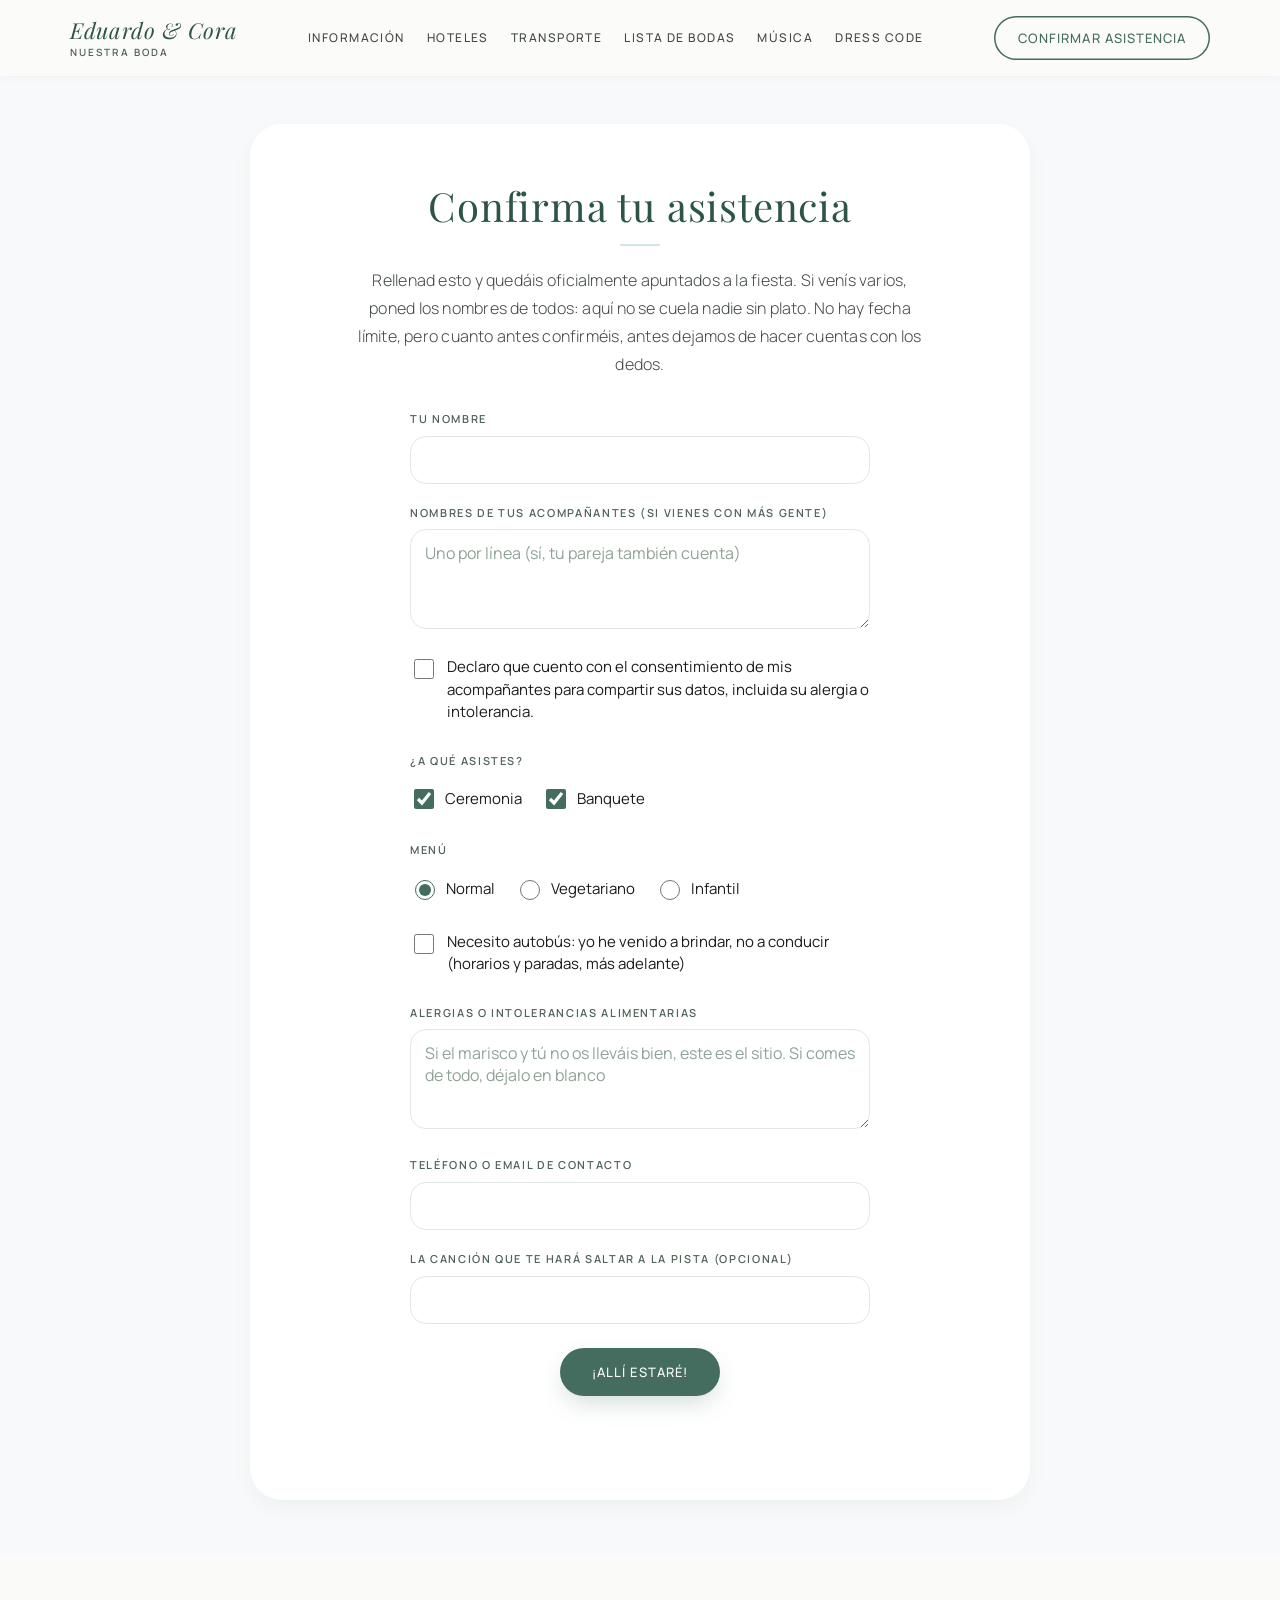
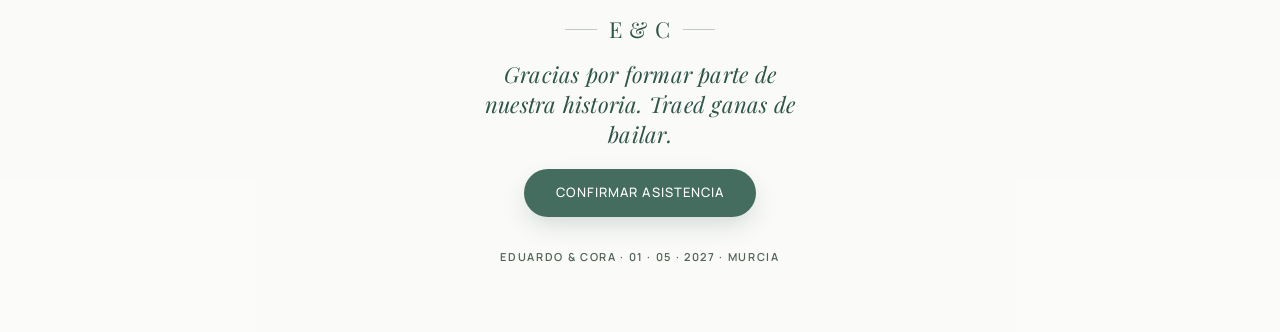
==== commit 66edbb27: "RSVP: fuera la casilla de consentimiento de salud y el aviso de privacidad (decision del owner); tex" ====
--- a/confirmar-asistencia.html
+++ b/confirmar-asistencia.html
@@ -7,7 +7,7 @@
 <meta name="description" content="Confirma tu asistencia a la boda de Eduardo y Cora, el 1 de mayo de 2027.">
 <meta name="robots" content="noindex, nofollow">
 <link rel="canonical" href="confirmar-asistencia">
-<link rel="stylesheet" href="styles.css">
+<link rel="stylesheet" href="styles.css?v=3f0ab161">
 </head>
 <body>
 
@@ -62,7 +62,7 @@
     <section class="section rv">
       <h1>Confirma tu asistencia</h1>
       <hr class="divider">
-      <p class="lede">Podéis utilizar este formulario para confirmar vuestra asistencia a la boda. Si confirmáis para varios invitados, indicad los nombres de todos los que asistirán. No hay fecha límite, pero cuanto antes confirméis, antes podremos organizarlo todo.</p>
+      <p class="lede">Rellenad esto y quedáis oficialmente apuntados a la fiesta. Si venís varios, poned los nombres de todos: aquí no se cuela nadie sin plato. No hay fecha límite, pero cuanto antes confirméis, antes dejamos de hacer cuentas con los dedos.</p>
 
       <form id="rsvpForm" class="stack" novalidate>
         <input type="text" name="web" tabindex="-1" autocomplete="off" style="position:absolute;left:-9999px;" aria-hidden="true">
@@ -74,7 +74,7 @@
 
         <div class="field">
           <label for="rsvpAcompanantes">Nombres de tus acompañantes (si vienes con más gente)</label>
-          <textarea id="rsvpAcompanantes" name="acompanantes" placeholder="Uno por línea"></textarea>
+          <textarea id="rsvpAcompanantes" name="acompanantes" placeholder="Uno por línea (sí, tu pareja también cuenta)"></textarea>
         </div>
 
         <div class="field">
@@ -104,20 +104,13 @@
         <div class="field">
           <label class="check-group" style="text-transform:none;font-weight:400;">
             <input type="checkbox" name="necesita_bus" value="si">
-            Necesito autobús (la información de horarios y paradas se publicará más adelante)
+            Necesito autobús: yo he venido a brindar, no a conducir (horarios y paradas, más adelante)
           </label>
         </div>
 
         <div class="field">
           <label for="rsvpAlergias">Alergias o intolerancias alimentarias</label>
-          <textarea id="rsvpAlergias" name="alergias" placeholder="Déjalo en blanco si no aplica"></textarea>
-        </div>
-
-        <div class="field">
-          <label class="check-group" style="text-transform:none;font-weight:400;">
-            <input type="checkbox" id="rsvpConsentSalud" name="consiente_salud" value="si">
-            Doy mi consentimiento explícito para tratar este dato de salud, con la única finalidad de organizar el menú.
-          </label>
+          <textarea id="rsvpAlergias" name="alergias" placeholder="Si el marisco y tú no os lleváis bien, este es el sitio. Si comes de todo, déjalo en blanco"></textarea>
         </div>
 
         <div class="field">
@@ -126,20 +119,14 @@
         </div>
 
         <div class="field">
-          <label for="rsvpCancion">Una canción que no puede faltar (opcional)</label>
+          <label for="rsvpCancion">La canción que te hará saltar a la pista (opcional)</label>
           <input type="text" id="rsvpCancion" name="cancion">
         </div>
 
         <div class="form-actions">
-          <button type="submit" class="btn">Enviar confirmación</button>
+          <button type="submit" class="btn">¡Allí estaré!</button>
         </div>
         <div class="form-msg" role="alert"></div>
-
-        <p style="font-size:13px;color:var(--ink-soft);text-align:center;line-height:1.6;">
-          Responsable: Eduardo y Cora. Finalidad: organizar la asistencia, el menú y el transporte de la boda.
-          Estos datos se conservarán hasta unos 4 meses después de la boda y después se eliminarán.
-          Para consultar, corregir o borrar tus datos, contacta directamente con Eduardo o Cora.
-        </p>
       </form>
     </section>
   </div>
@@ -147,19 +134,19 @@
 
 <div class="modal-overlay" id="rsvpSuccessModal">
   <div class="modal">
-    <h2>Confirmación enviada</h2>
-    <p>Gracias — hemos recibido vuestra confirmación correctamente.</p>
-    <button type="button" class="btn" data-close-modal>Cerrar</button>
+    <h2>¡Apuntado!</h2>
+    <p>Ya no hay marcha atrás. Nos vemos el 1 de mayo; id calentando.</p>
+    <button type="button" class="btn" data-close-modal>¡Hecho!</button>
   </div>
 </div>
 
 <footer class="site-footer">
   <div class="footer-mono" aria-hidden="true"><span class="rule"></span><span>E &amp; C</span><span class="rule"></span></div>
-  <p class="footer-thanks">Gracias por formar parte de nuestra historia.</p>
+  <p class="footer-thanks">Gracias por formar parte de nuestra historia. Traed ganas de bailar.</p>
   <a class="btn" href="confirmar-asistencia">Confirmar asistencia</a>
   <p class="kicker">Eduardo &amp; Cora · 01 · 05 · 2027 · Murcia</p>
 </footer>
 
-<script src="assets/js/main.js" defer></script>
+<script src="assets/js/main.js?v=be83905e" defer></script>
 </body>
 </html>
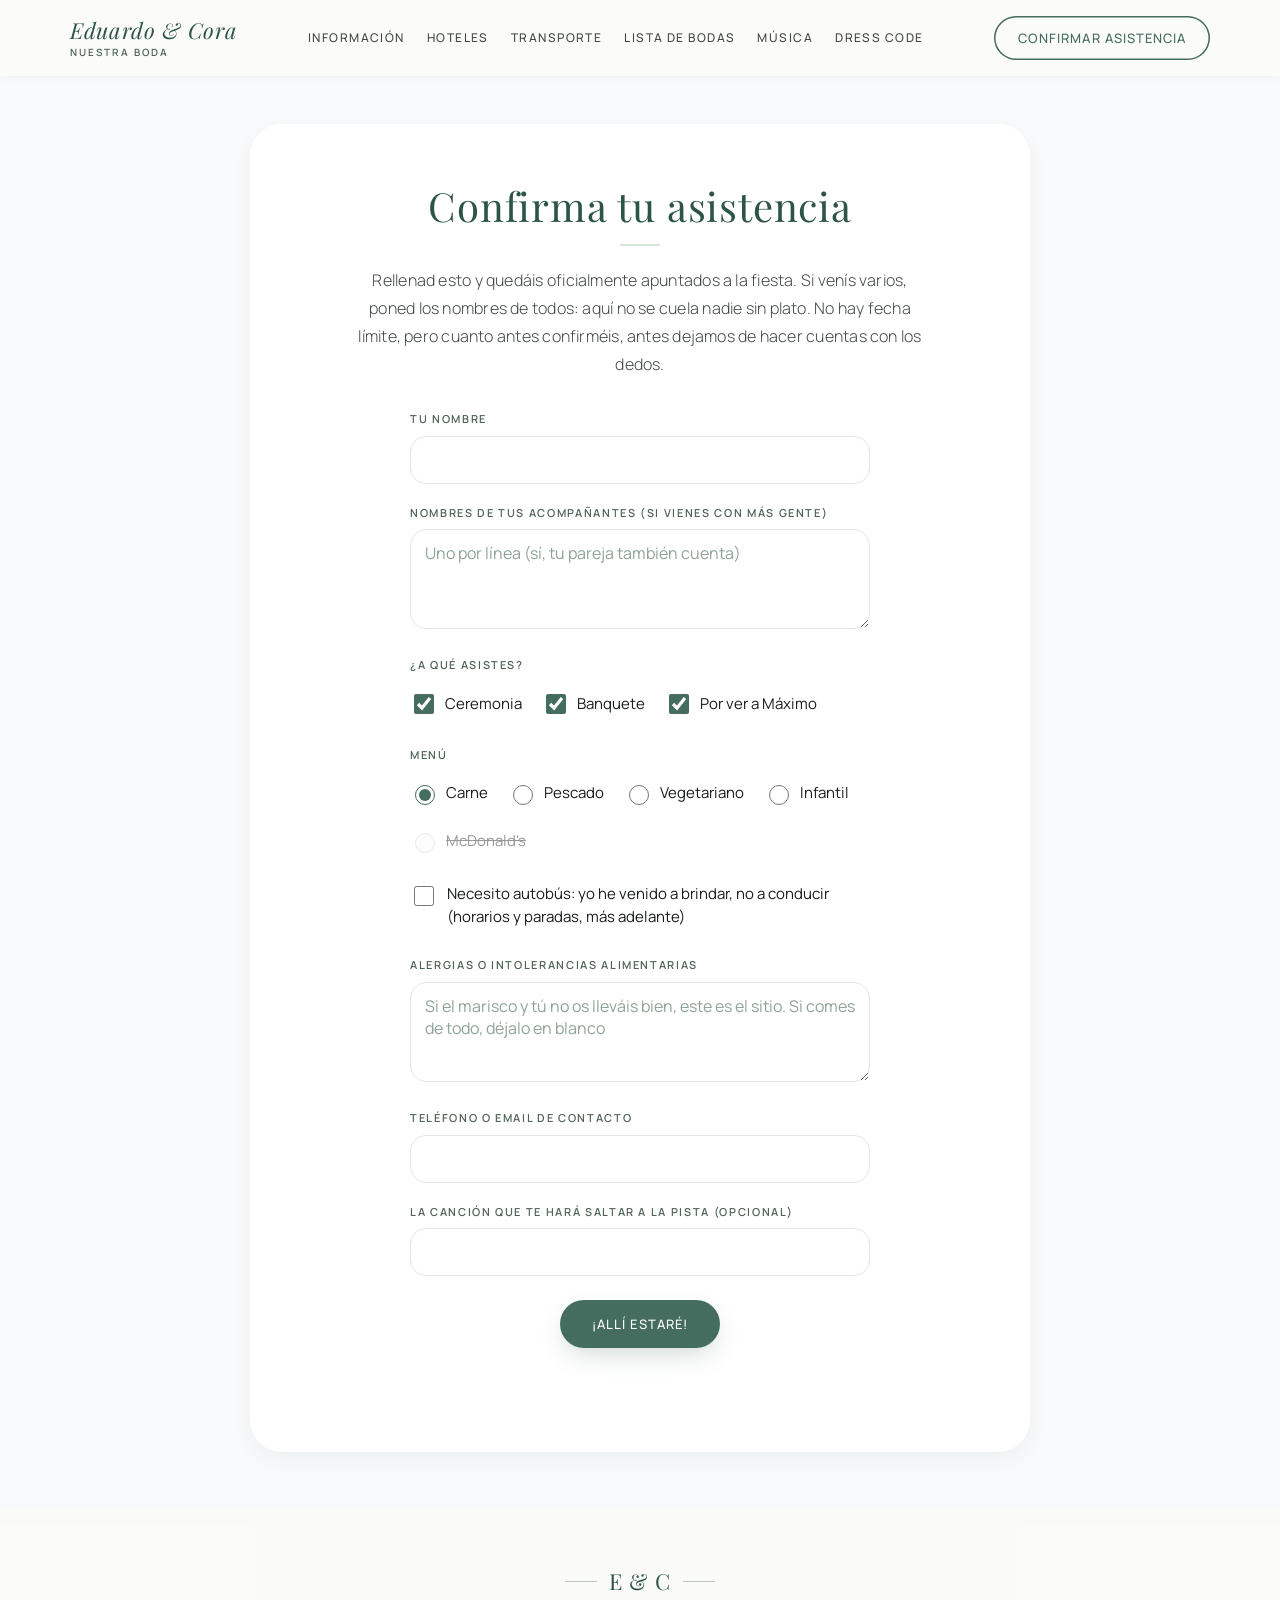
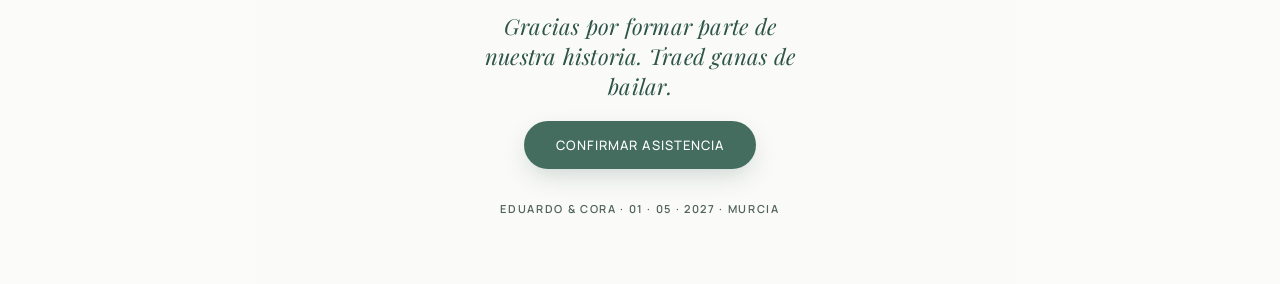
==== commit 65e3cce9: "RSVP: fuera consentimiento de acompanantes; menus Carne/Pescado/Vegetariano/Infantil + McDonald's de" ====
--- a/confirmar-asistencia.html
+++ b/confirmar-asistencia.html
@@ -7,7 +7,7 @@
 <meta name="description" content="Confirma tu asistencia a la boda de Eduardo y Cora, el 1 de mayo de 2027.">
 <meta name="robots" content="noindex, nofollow">
 <link rel="canonical" href="confirmar-asistencia">
-<link rel="stylesheet" href="styles.css?v=3f0ab161">
+<link rel="stylesheet" href="styles.css?v=a1e50487">
 </head>
 <body>
 
@@ -78,26 +78,23 @@
         </div>
 
         <div class="field">
-          <label class="check-group" style="text-transform:none;font-weight:400;">
-            <input type="checkbox" id="rsvpConsentAcomp" name="consiente_acompanantes" value="si">
-            Declaro que cuento con el consentimiento de mis acompañantes para compartir sus datos, incluida su alergia o intolerancia.
-          </label>
-        </div>
-
-        <div class="field">
           <label>¿A qué asistes?</label>
           <div class="check-group">
             <label><input type="checkbox" name="asiste_ceremonia" value="si" checked> Ceremonia</label>
             <label><input type="checkbox" name="asiste_banquete" value="si" checked> Banquete</label>
+            <label><input type="checkbox" id="porMaximo" checked> Por ver a Máximo</label>
           </div>
+          <p class="maximo-msg" id="maximoMsg" aria-live="polite" hidden>Esa no se desmarca. Todos venimos por Máximo.</p>
         </div>
 
         <div class="field">
           <label>Menú</label>
           <div class="radio-group">
-            <label><input type="radio" name="menu" value="normal" checked> Normal</label>
+            <label><input type="radio" name="menu" value="carne" checked> Carne</label>
+            <label><input type="radio" name="menu" value="pescado"> Pescado</label>
             <label><input type="radio" name="menu" value="vegetariano"> Vegetariano</label>
             <label><input type="radio" name="menu" value="infantil"> Infantil</label>
+            <label class="is-disabled" title="Ya nos gustaría"><input type="radio" value="mcdonalds" disabled> McDonald's</label>
           </div>
         </div>
 
@@ -147,6 +144,6 @@
   <p class="kicker">Eduardo &amp; Cora · 01 · 05 · 2027 · Murcia</p>
 </footer>
 
-<script src="assets/js/main.js?v=be83905e" defer></script>
+<script src="assets/js/main.js?v=55aa6616" defer></script>
 </body>
 </html>
--- a/styles.css
+++ b/styles.css
@@ -591,6 +591,10 @@
   cursor: pointer;
 }
 .check-group input, .radio-group input{ width: 20px; height: 20px; accent-color: var(--accent); }
+.radio-group label.is-disabled{ opacity: .45; cursor: not-allowed; text-decoration: line-through; }
+.radio-group label.is-disabled input{ cursor: not-allowed; }
+.check-group label.nope{ animation: shake .5s; }
+.maximo-msg{ margin: 4px 0 0; font-size: 13px; font-style: italic; color: var(--accent); }
 .form-msg{ text-align: center; color: var(--error); font-size: 13px; min-height: 20px; }
 .form-actions{ text-align: center; margin-top: 4px; }
 
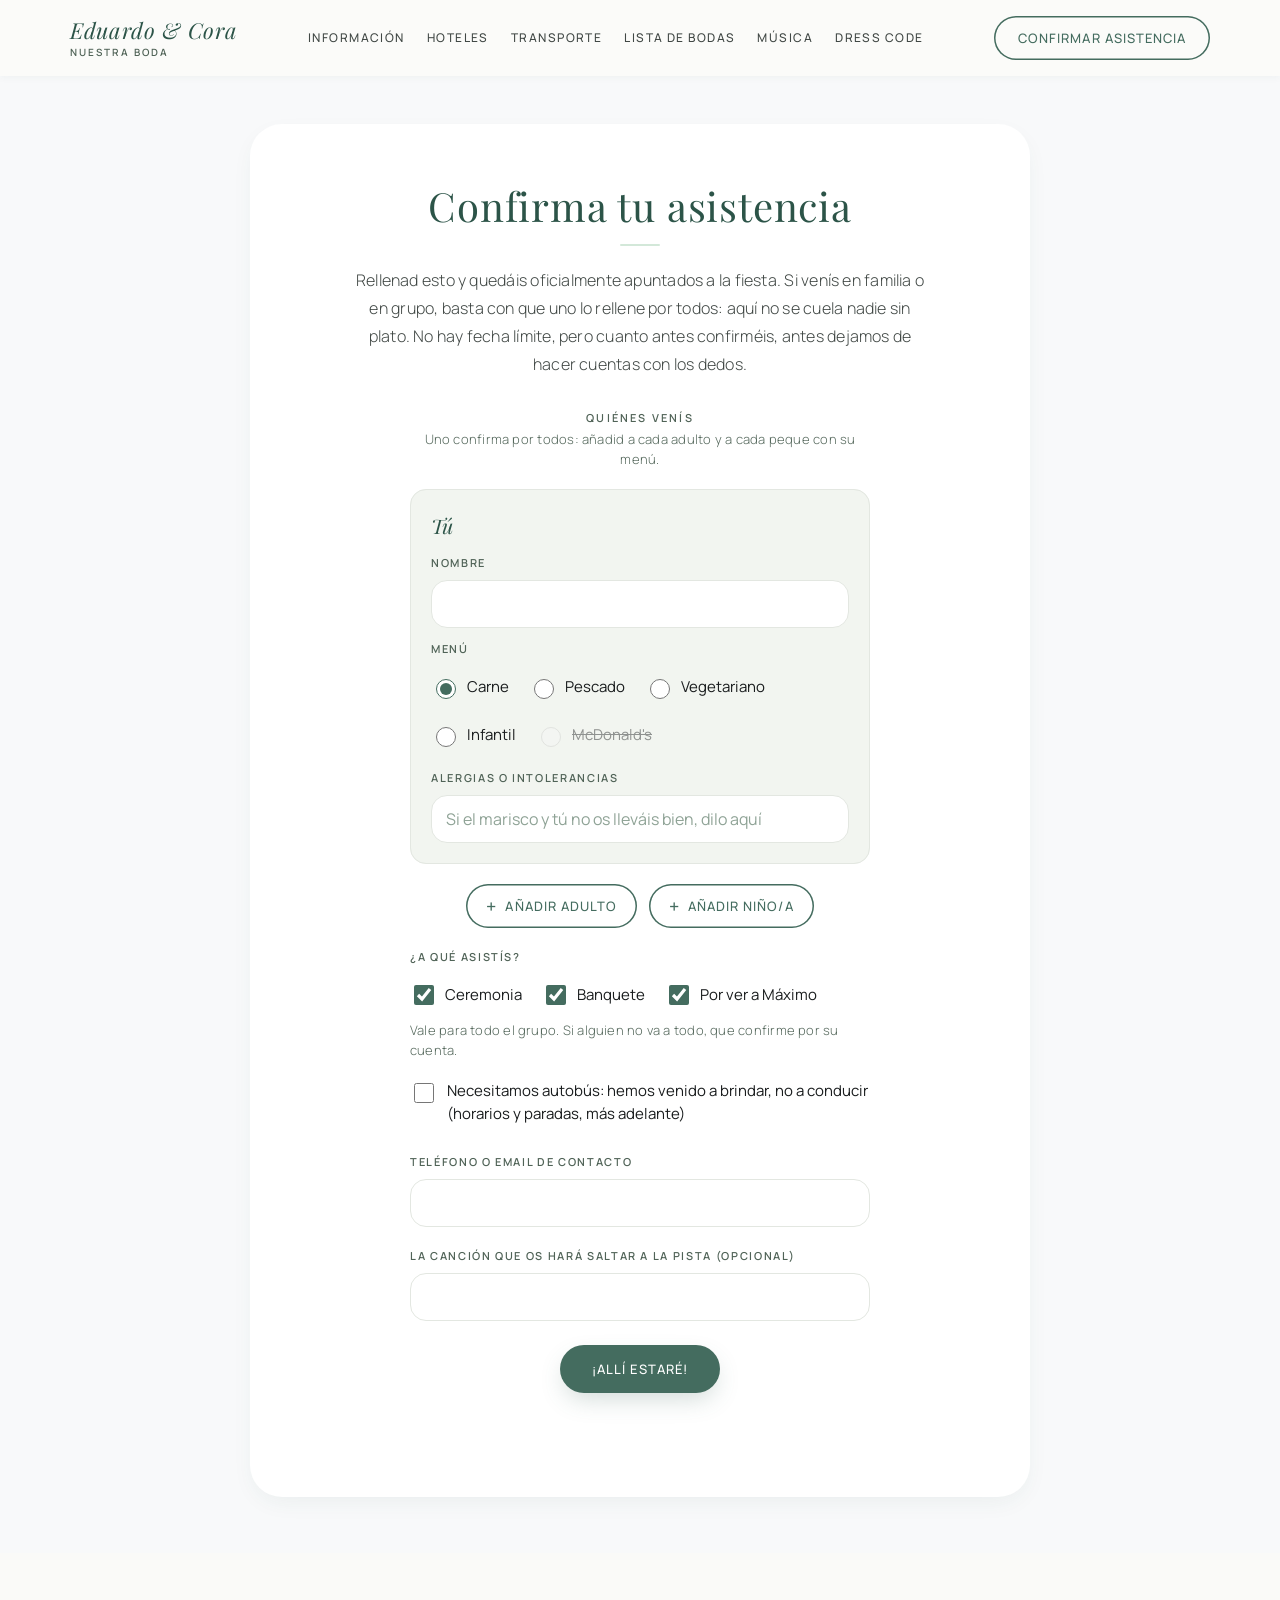
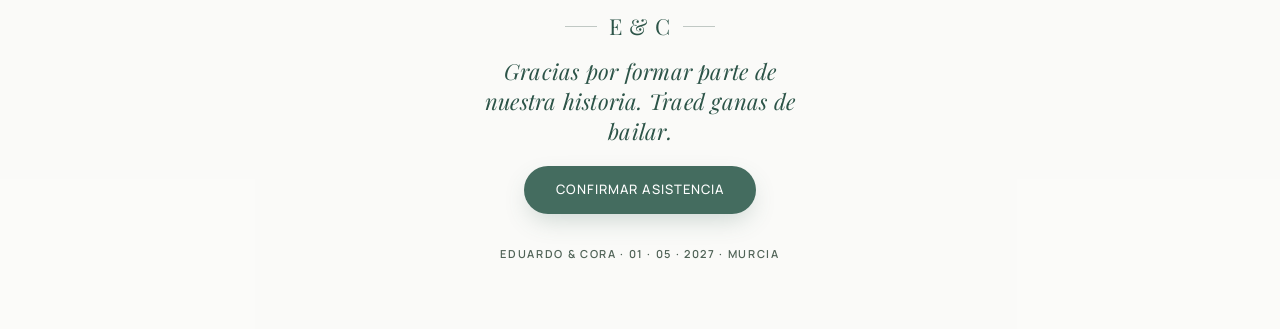
==== commit 53bd3904: "RSVP por grupo: una persona confirma por toda su familia (ficha por invitado con menu y alergias, ad" ====
--- a/confirmar-asistencia.html
+++ b/confirmar-asistencia.html
@@ -7,7 +7,7 @@
 <meta name="description" content="Confirma tu asistencia a la boda de Eduardo y Cora, el 1 de mayo de 2027.">
 <meta name="robots" content="noindex, nofollow">
 <link rel="canonical" href="confirmar-asistencia">
-<link rel="stylesheet" href="styles.css?v=a1e50487">
+<link rel="stylesheet" href="styles.css?v=61b5f948">
 </head>
 <body>
 
@@ -62,52 +62,86 @@
     <section class="section rv">
       <h1>Confirma tu asistencia</h1>
       <hr class="divider">
-      <p class="lede">Rellenad esto y quedáis oficialmente apuntados a la fiesta. Si venís varios, poned los nombres de todos: aquí no se cuela nadie sin plato. No hay fecha límite, pero cuanto antes confirméis, antes dejamos de hacer cuentas con los dedos.</p>
+      <p class="lede">Rellenad esto y quedáis oficialmente apuntados a la fiesta. Si venís en familia o en grupo, basta con que uno lo rellene por todos: aquí no se cuela nadie sin plato. No hay fecha límite, pero cuanto antes confirméis, antes dejamos de hacer cuentas con los dedos.</p>
 
       <form id="rsvpForm" class="stack" novalidate>
         <input type="text" name="web" tabindex="-1" autocomplete="off" style="position:absolute;left:-9999px;" aria-hidden="true">
 
-        <div class="field">
-          <label for="rsvpNombre">Tu nombre</label>
-          <input type="text" id="rsvpNombre" name="nombre" required>
+        <div class="guests-head">
+          <span class="kicker">Quiénes venís</span>
+          <p class="guests-hint">Uno confirma por todos: añadid a cada adulto y a cada peque con su menú.</p>
         </div>
 
-        <div class="field">
-          <label for="rsvpAcompanantes">Nombres de tus acompañantes (si vienes con más gente)</label>
-          <textarea id="rsvpAcompanantes" name="acompanantes" placeholder="Uno por línea (sí, tu pareja también cuenta)"></textarea>
+        <div class="guest-list" id="guestList">
+          <fieldset class="guest" data-kind="adulto">
+            <legend class="guest-head"><span class="guest-tag">Tú</span></legend>
+            <input type="hidden" data-f="tipo" name="invitados[0][tipo]" value="adulto">
+            <div class="field">
+              <label for="g0-nombre">Nombre</label>
+              <input type="text" id="g0-nombre" data-f="nombre" name="invitados[0][nombre]" autocomplete="name" required>
+            </div>
+            <div class="field">
+              <span class="field-label">Menú</span>
+              <div class="radio-group">
+                <label><input type="radio" data-f="menu" name="invitados[0][menu]" value="carne" checked> Carne</label>
+                <label><input type="radio" data-f="menu" name="invitados[0][menu]" value="pescado"> Pescado</label>
+                <label><input type="radio" data-f="menu" name="invitados[0][menu]" value="vegetariano"> Vegetariano</label>
+                <label><input type="radio" data-f="menu" name="invitados[0][menu]" value="infantil"> Infantil</label>
+                <label class="is-disabled" title="Ya nos gustaría"><input type="radio" value="mcdonalds" disabled> McDonald's</label>
+              </div>
+            </div>
+            <div class="field">
+              <label for="g0-alergias">Alergias o intolerancias</label>
+              <input type="text" id="g0-alergias" data-f="alergias" name="invitados[0][alergias]" placeholder="Si el marisco y tú no os lleváis bien, dilo aquí">
+            </div>
+          </fieldset>
         </div>
 
+        <div class="guest-add">
+          <button type="button" class="btn btn-add" data-add-guest="adulto"><span aria-hidden="true">+</span> Añadir adulto</button>
+          <button type="button" class="btn btn-add" data-add-guest="nino"><span aria-hidden="true">+</span> Añadir niño/a</button>
+        </div>
+
+        <template id="guestTpl">
+          <fieldset class="guest">
+            <legend class="guest-head"><span class="guest-tag"></span><button type="button" class="guest-remove" aria-label="Quitar a esta persona">Quitar</button></legend>
+            <input type="hidden" data-f="tipo" value="adulto">
+            <div class="field">
+              <label data-for="nombre">Nombre</label>
+              <input type="text" data-f="nombre" data-id="nombre" autocomplete="off" required>
+            </div>
+            <div class="field">
+              <span class="field-label">Menú</span>
+              <div class="radio-group">
+                <label><input type="radio" data-f="menu" value="carne"> Carne</label>
+                <label><input type="radio" data-f="menu" value="pescado"> Pescado</label>
+                <label><input type="radio" data-f="menu" value="vegetariano"> Vegetariano</label>
+                <label><input type="radio" data-f="menu" value="infantil"> Infantil</label>
+              </div>
+            </div>
+            <div class="field">
+              <label data-for="alergias">Alergias o intolerancias</label>
+              <input type="text" data-f="alergias" data-id="alergias" placeholder="Déjalo en blanco si come de todo">
+            </div>
+          </fieldset>
+        </template>
+
         <div class="field">
-          <label>¿A qué asistes?</label>
+          <span class="field-label">¿A qué asistís?</span>
           <div class="check-group">
             <label><input type="checkbox" name="asiste_ceremonia" value="si" checked> Ceremonia</label>
             <label><input type="checkbox" name="asiste_banquete" value="si" checked> Banquete</label>
             <label><input type="checkbox" id="porMaximo" checked> Por ver a Máximo</label>
           </div>
           <p class="maximo-msg" id="maximoMsg" aria-live="polite" hidden>Esa no se desmarca. Todos venimos por Máximo.</p>
-        </div>
-
-        <div class="field">
-          <label>Menú</label>
-          <div class="radio-group">
-            <label><input type="radio" name="menu" value="carne" checked> Carne</label>
-            <label><input type="radio" name="menu" value="pescado"> Pescado</label>
-            <label><input type="radio" name="menu" value="vegetariano"> Vegetariano</label>
-            <label><input type="radio" name="menu" value="infantil"> Infantil</label>
-            <label class="is-disabled" title="Ya nos gustaría"><input type="radio" value="mcdonalds" disabled> McDonald's</label>
-          </div>
+          <p class="guests-note">Vale para todo el grupo. Si alguien no va a todo, que confirme por su cuenta.</p>
         </div>
 
         <div class="field">
           <label class="check-group" style="text-transform:none;font-weight:400;">
             <input type="checkbox" name="necesita_bus" value="si">
-            Necesito autobús: yo he venido a brindar, no a conducir (horarios y paradas, más adelante)
+            Necesitamos autobús: hemos venido a brindar, no a conducir (horarios y paradas, más adelante)
           </label>
-        </div>
-
-        <div class="field">
-          <label for="rsvpAlergias">Alergias o intolerancias alimentarias</label>
-          <textarea id="rsvpAlergias" name="alergias" placeholder="Si el marisco y tú no os lleváis bien, este es el sitio. Si comes de todo, déjalo en blanco"></textarea>
         </div>
 
         <div class="field">
@@ -116,12 +150,12 @@
         </div>
 
         <div class="field">
-          <label for="rsvpCancion">La canción que te hará saltar a la pista (opcional)</label>
+          <label for="rsvpCancion">La canción que os hará saltar a la pista (opcional)</label>
           <input type="text" id="rsvpCancion" name="cancion">
         </div>
 
         <div class="form-actions">
-          <button type="submit" class="btn">¡Allí estaré!</button>
+          <button type="submit" class="btn" id="rsvpSubmit">¡Allí estaré!</button>
         </div>
         <div class="form-msg" role="alert"></div>
       </form>
@@ -144,6 +178,6 @@
   <p class="kicker">Eduardo &amp; Cora · 01 · 05 · 2027 · Murcia</p>
 </footer>
 
-<script src="assets/js/main.js?v=55aa6616" defer></script>
+<script src="assets/js/main.js?v=aaa6b8d3" defer></script>
 </body>
 </html>
--- a/styles.css
+++ b/styles.css
@@ -598,6 +598,39 @@
 .form-msg{ text-align: center; color: var(--error); font-size: 13px; min-height: 20px; }
 .form-actions{ text-align: center; margin-top: 4px; }
 
+/* ---------- Confirmación por grupo: una ficha por persona ---------- */
+.field-label{ display: block; margin-bottom: 8px; font-size: 11px; font-weight: 600; letter-spacing: .15em; text-transform: uppercase; color: var(--secondary); }
+.guests-head{ text-align: center; }
+.guests-hint, .guests-note{ margin: 4px 0 0; font-size: 13px; line-height: 1.5; color: var(--ink-muted); }
+.guest-list{ display: flex; flex-direction: column; gap: var(--s-sm); }
+.guest{
+  margin: 0;
+  padding: var(--s-md);
+  border: 1px solid var(--line);
+  border-radius: var(--r);
+  background: var(--sage);
+  display: flex; flex-direction: column; gap: var(--s-sm);
+  animation: guestIn .35s var(--ease-out);
+}
+.guest[data-kind="nino"]{ background: #FBF6EE; }
+.guest-head{ display: flex; align-items: center; justify-content: space-between; gap: 8px; width: 100%; padding: 0; float: left; }
+.guest-head + *{ clear: both; }
+.guest-tag{ font-family: var(--serif); font-style: italic; font-size: 20px; color: var(--primary); }
+.guest-remove{
+  min-height: 44px; padding: 0 14px;
+  border: 1px solid var(--line); border-radius: var(--pill);
+  background: #fff; color: var(--ink-muted);
+  font-family: var(--sans); font-size: 12px; font-weight: 500; letter-spacing: .06em; text-transform: uppercase;
+  cursor: pointer;
+}
+.guest-remove:hover{ color: var(--error); border-color: currentColor; }
+.guest-add{ display: flex; flex-wrap: wrap; gap: var(--s-sm); justify-content: center; }
+.btn-add{ background: #fff; color: var(--accent); box-shadow: inset 0 0 0 1.5px var(--accent); min-height: 44px; padding: 0 1.25rem; }
+.btn-add:hover{ background: rgba(68,108,95,.06); }
+.btn-add:disabled{ opacity: .4; cursor: not-allowed; }
+.btn-add span{ font-size: 18px; line-height: 1; }
+@keyframes guestIn{ from{ opacity: 0; transform: translateY(-6px); } to{ opacity: 1; transform: none; } }
+
 /* ---------- Modal ---------- */
 .modal-overlay{ position: fixed; inset: 0; z-index: 100; display: none; align-items: center; justify-content: center; padding: var(--s-md); background: rgba(25,28,29,.55); }
 .modal-overlay.open{ display: flex; }
